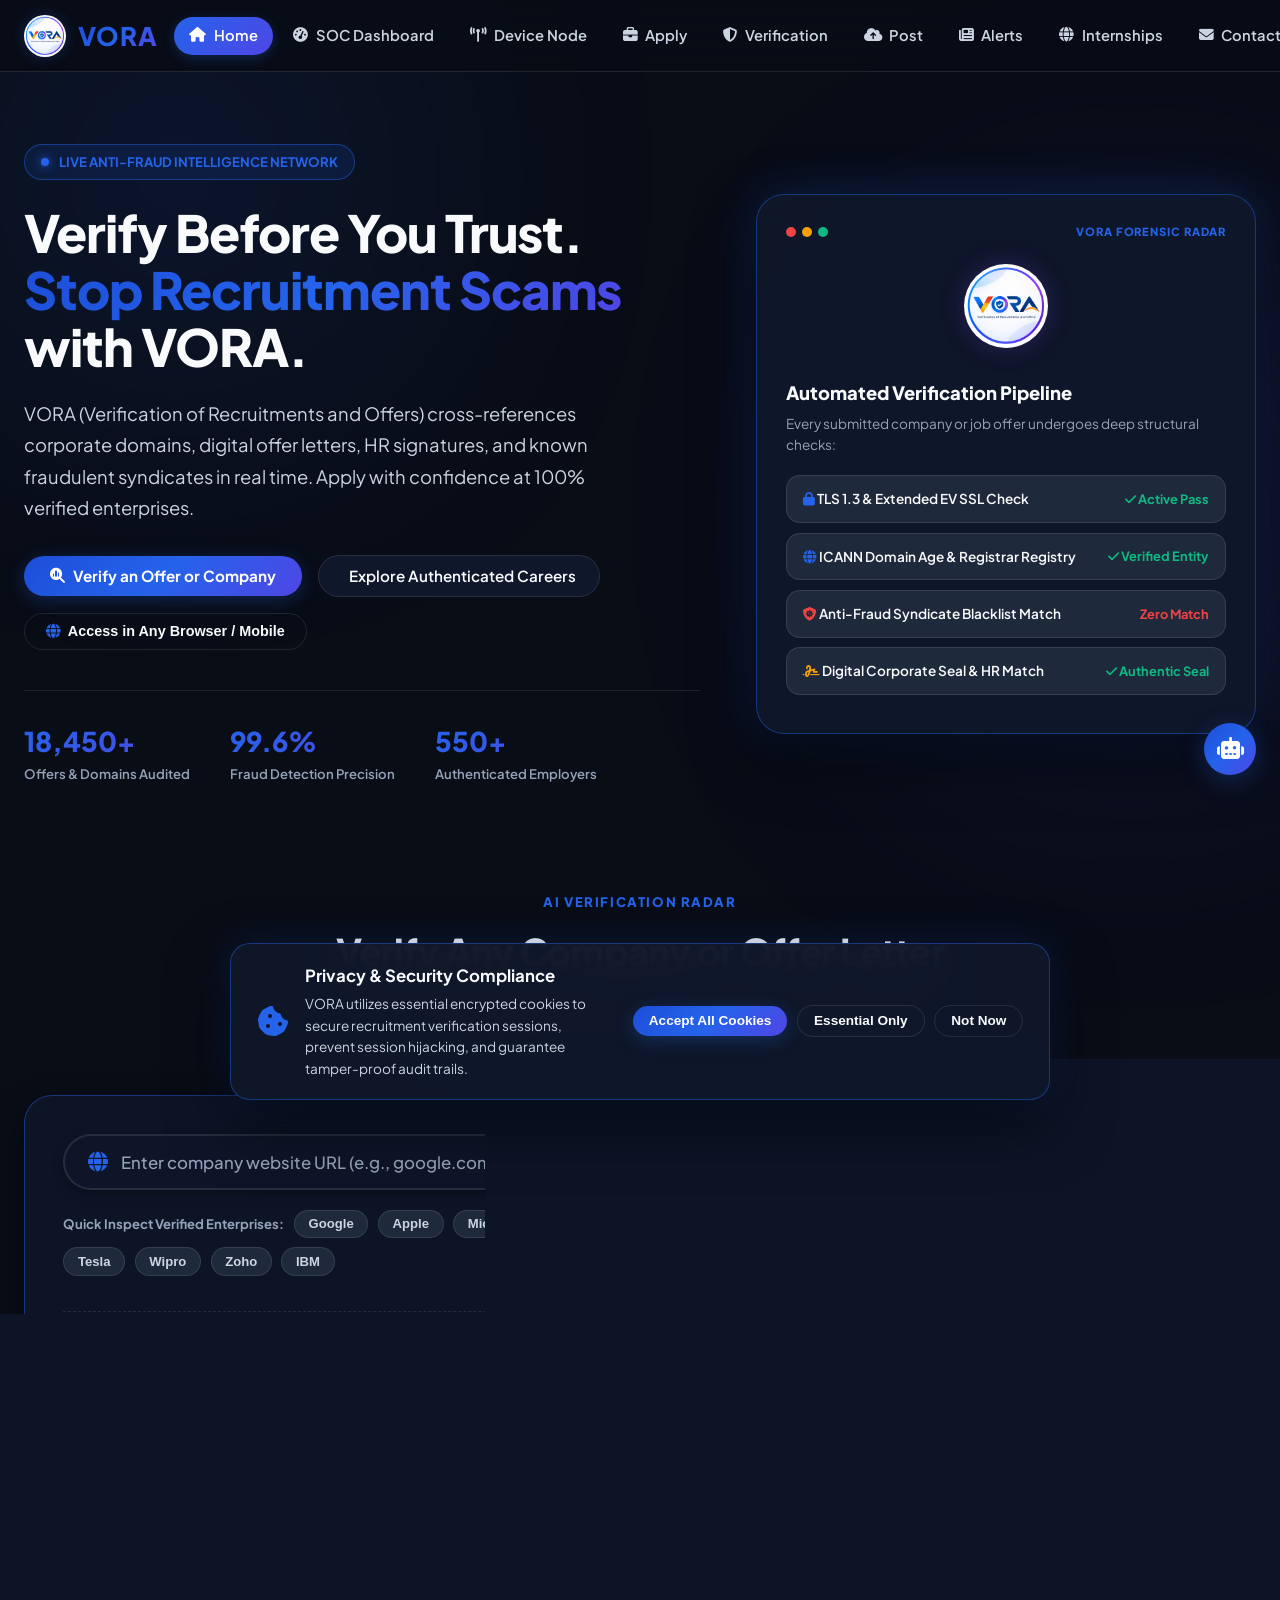
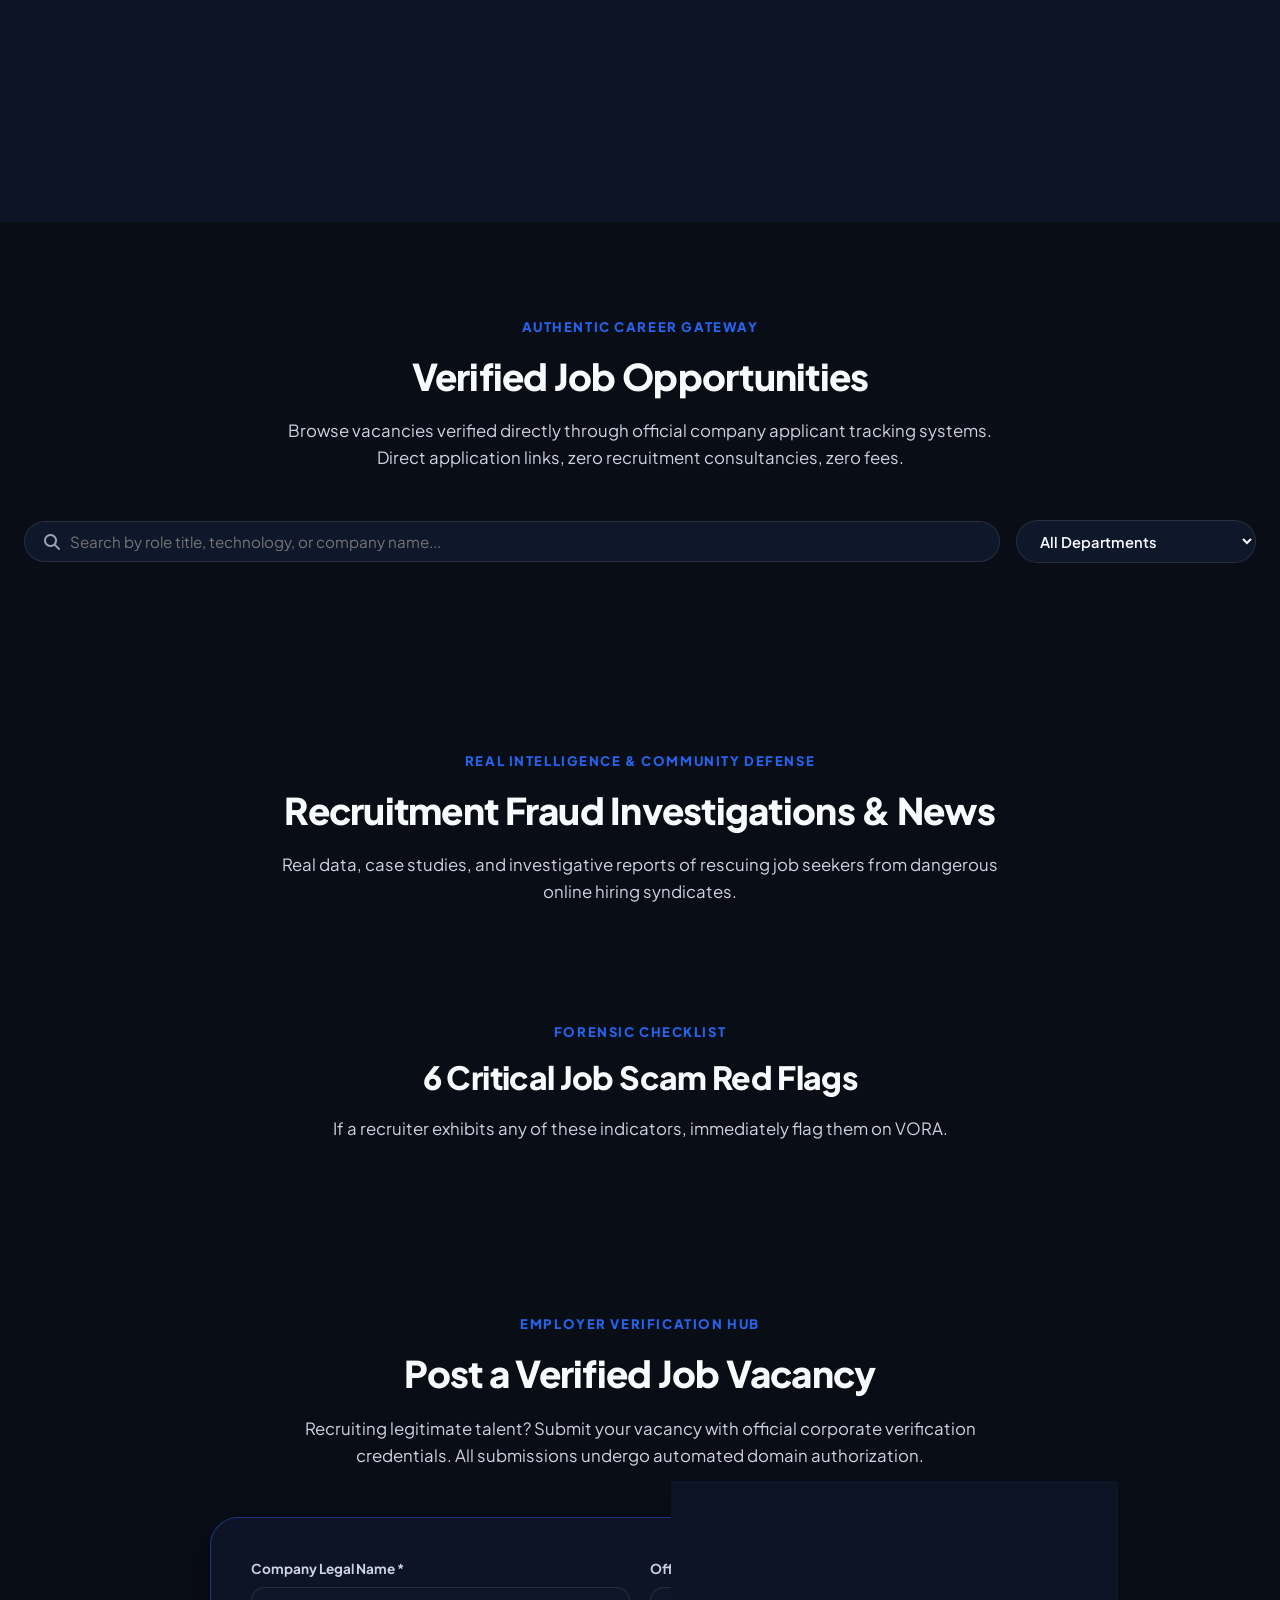
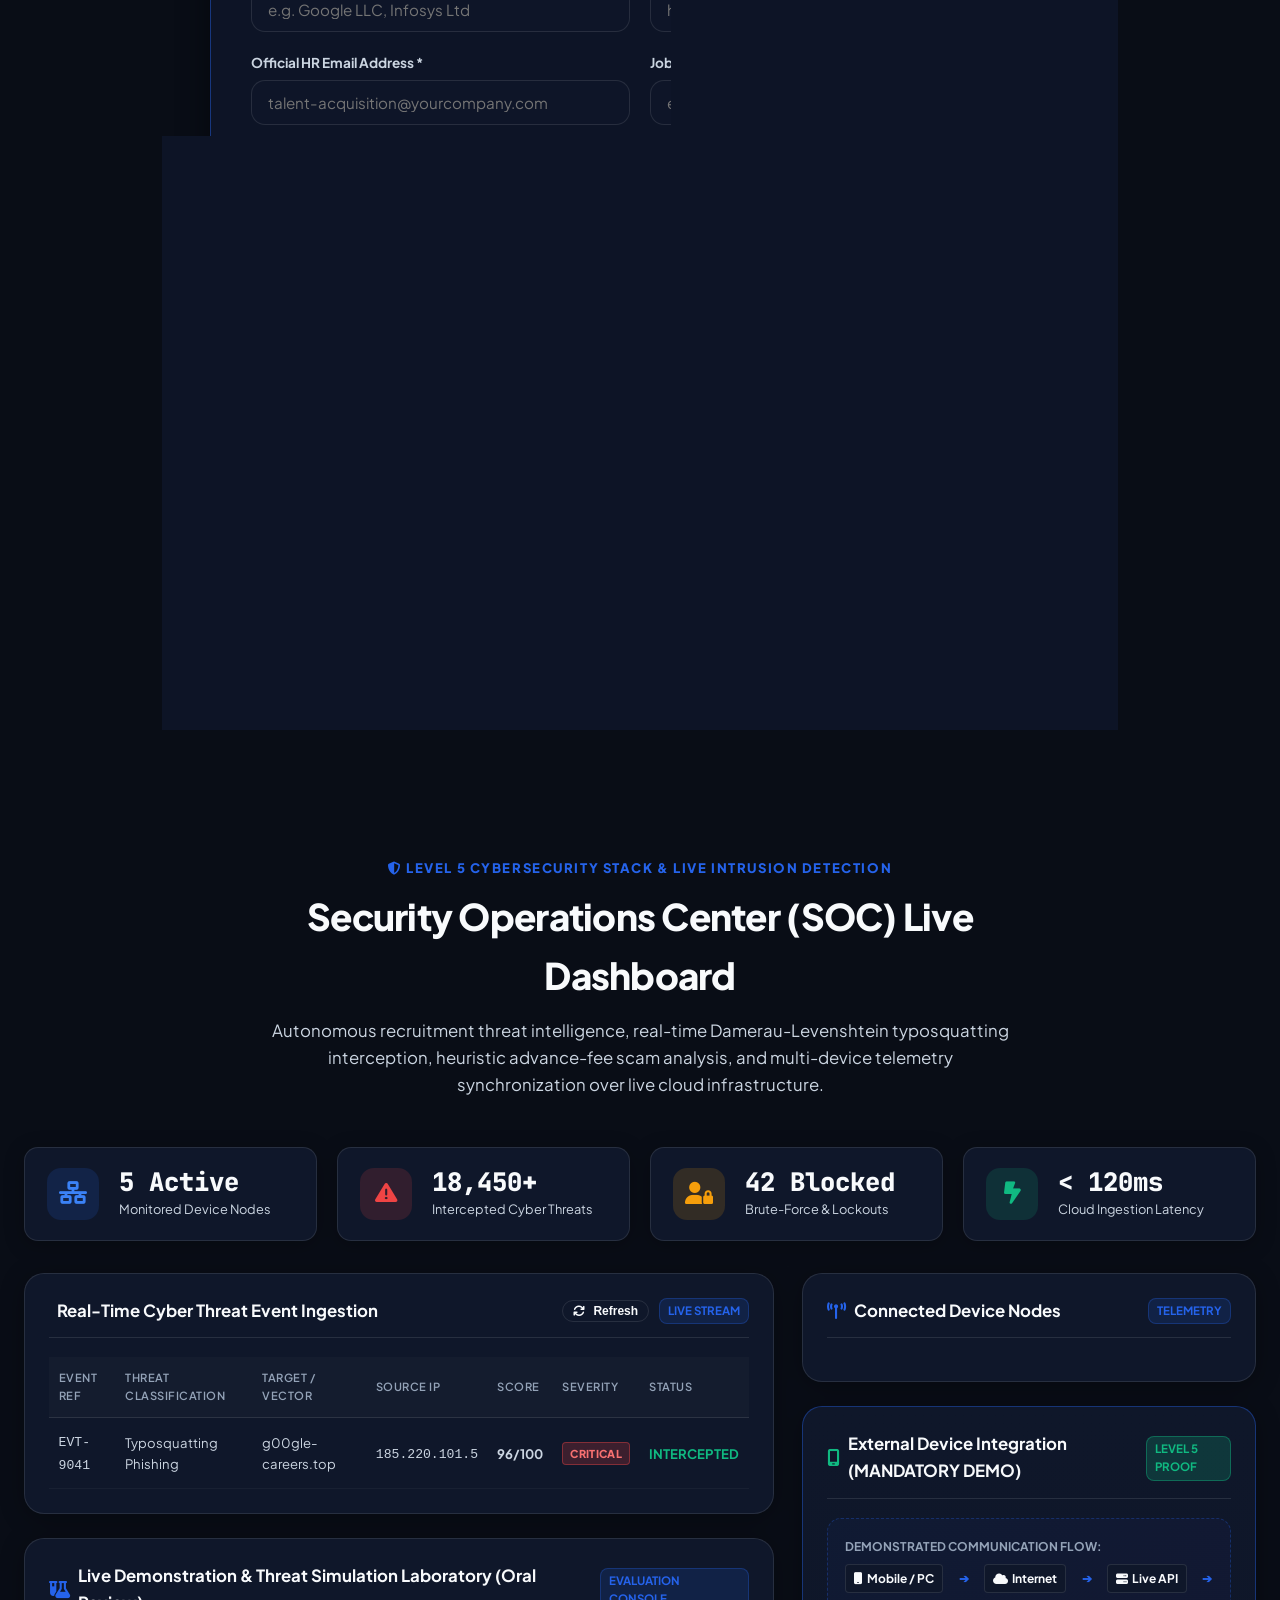
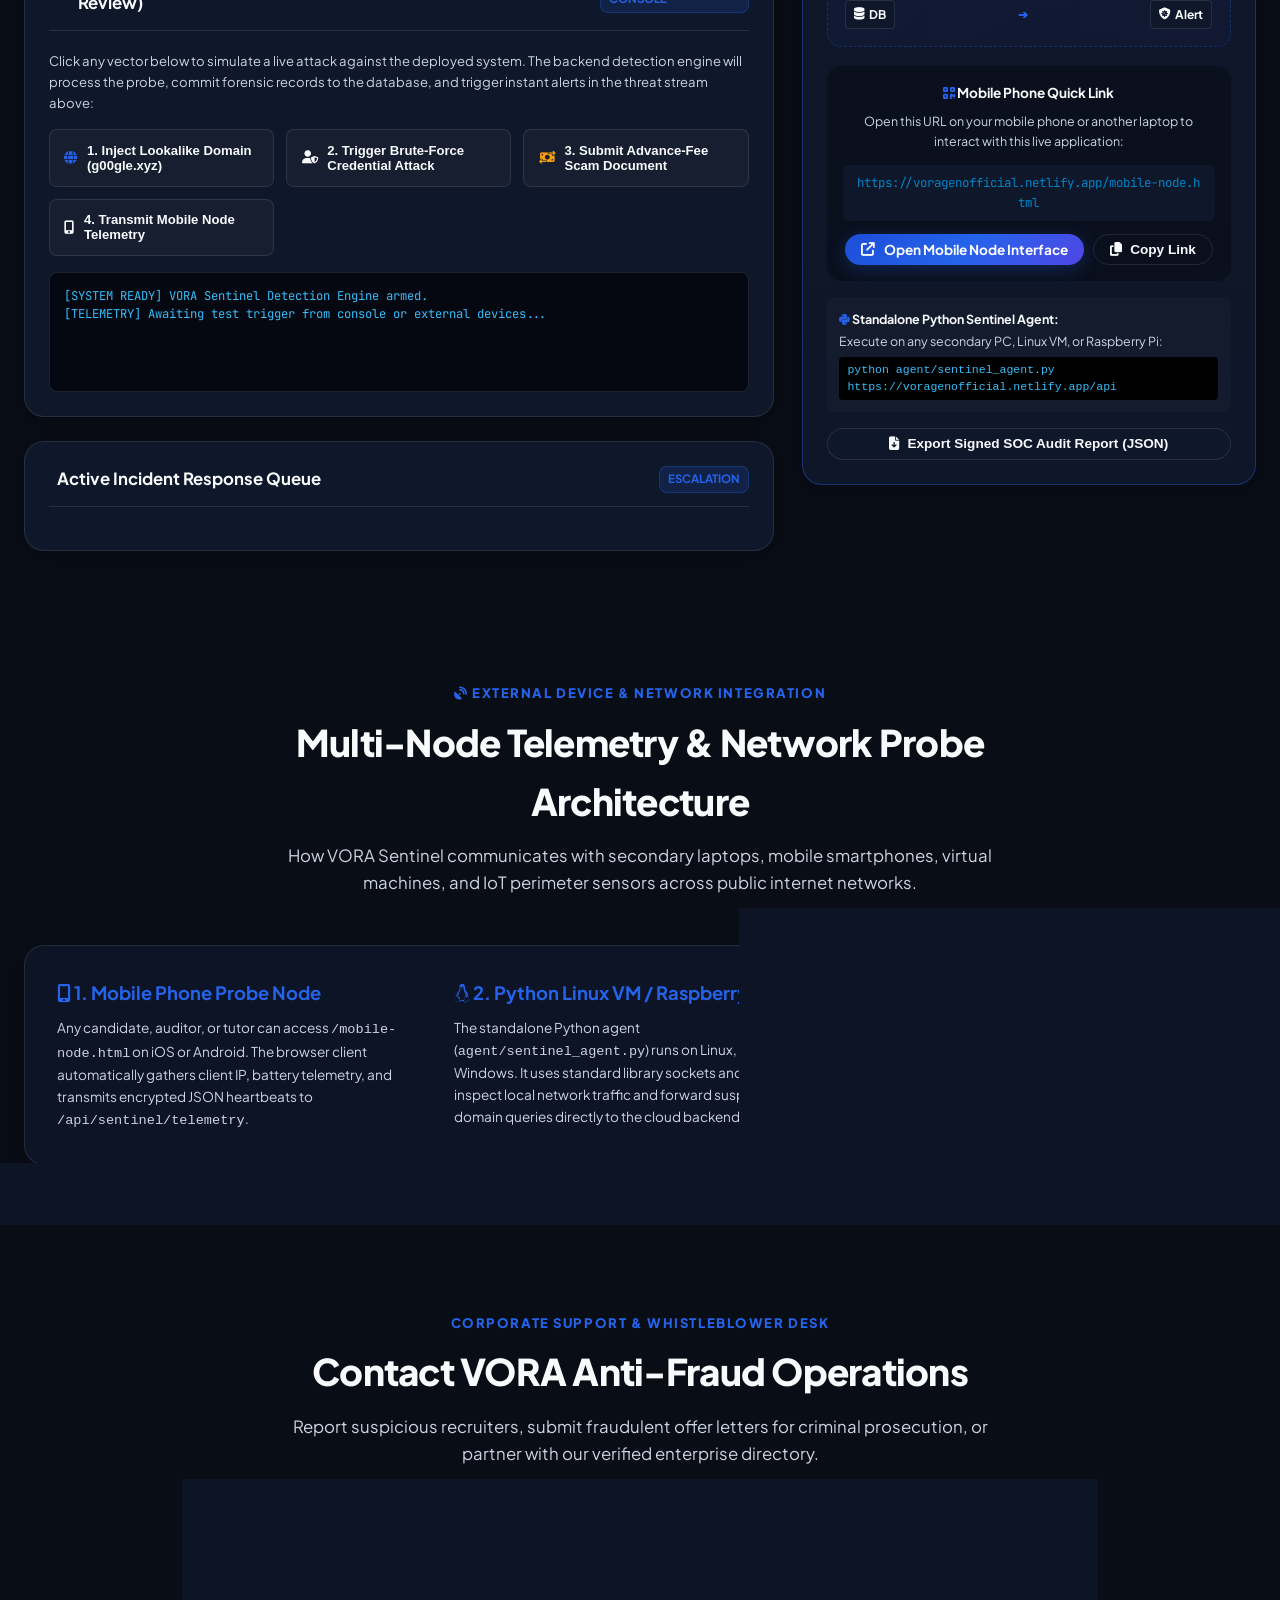
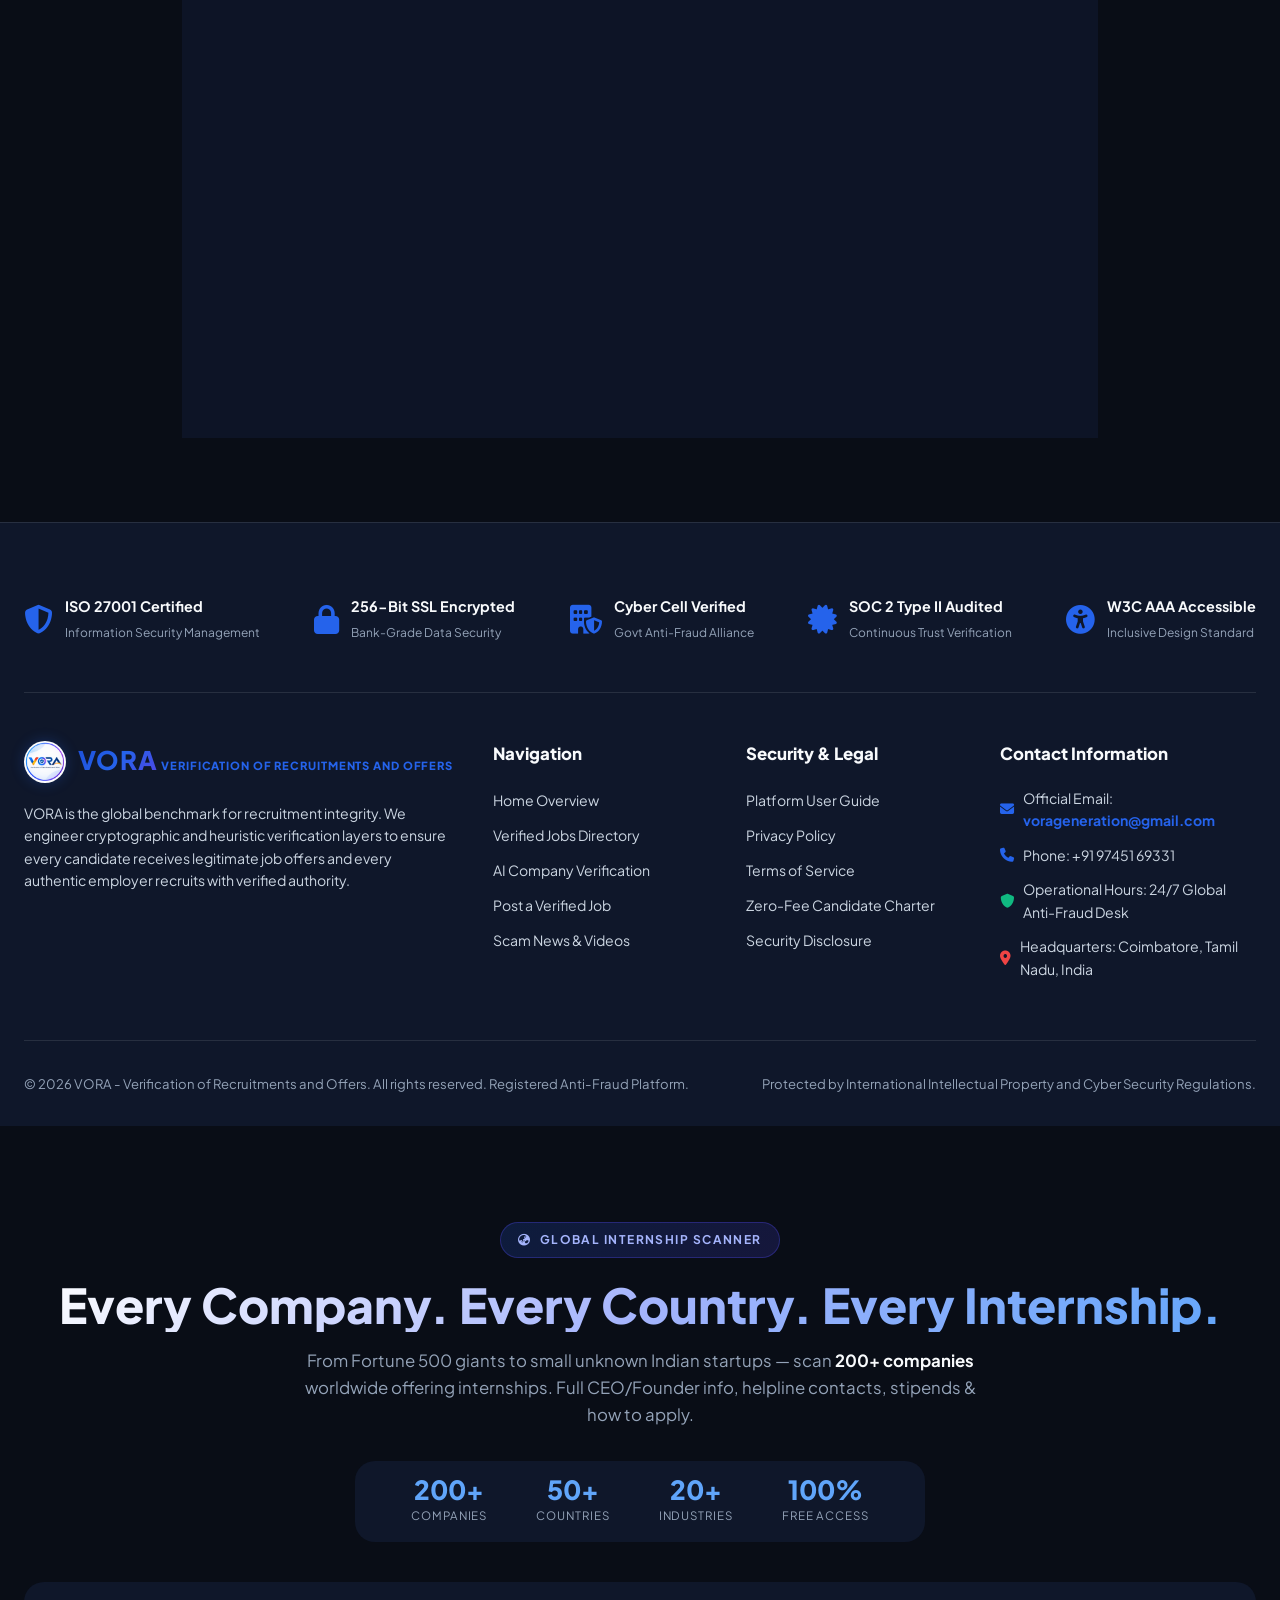
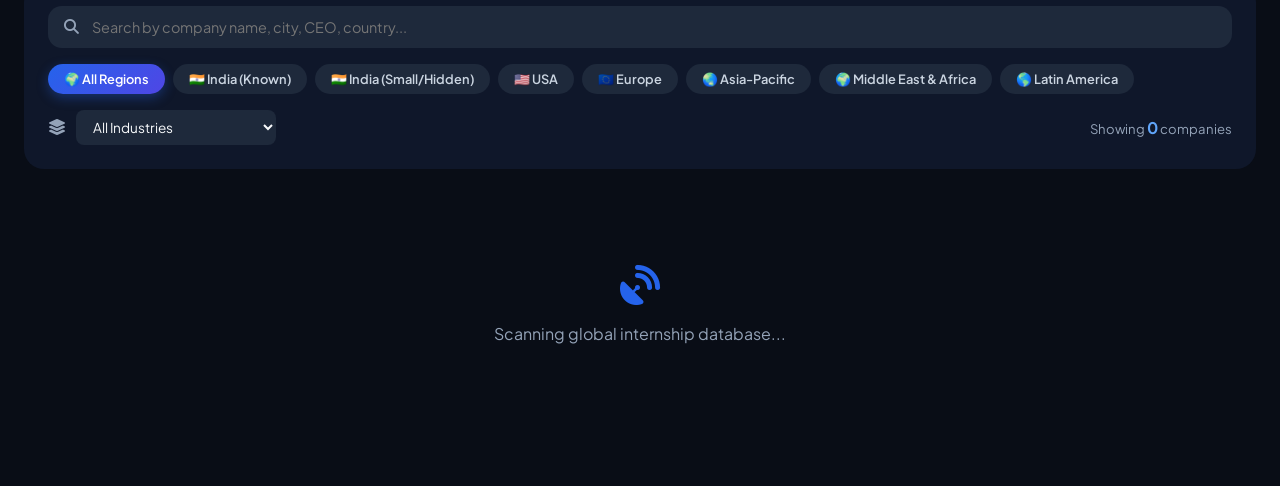
==== index.html @ 3e0dc6f8 "feat: complete Level 5 Cybersecurity Project - VORA Sentinel IDS/SOC Full Stack" ====
<!DOCTYPE html>
<html lang="en" data-theme="dark">
<head>
  <meta charset="UTF-8" />
  <meta name="viewport" content="width=device-width, initial-scale=1.0, viewport-fit=cover" />
  <meta name="apple-mobile-web-app-capable" content="yes" />
  <meta name="apple-mobile-web-app-status-bar-style" content="black-translucent" />
  <meta name="apple-mobile-web-app-title" content="VORA" />
  <meta name="theme-color" content="#0b0e17" />
  <title>VORA | Verification of Recruitments and Offers - Official Enterprise Platform</title>
  <meta name="description" content="VORA - Verification of Recruitments and Offers. Enterprise recruitment verification engine protecting job seekers from recruitment fraud, fake offer letters, and ghost recruiters." />
  
  <!-- Favicon using official VORA Logo -->
  <link rel="icon" type="image/png" href="assets/vora_logo.png" />

  <!-- Google Fonts: Plus Jakarta Sans & JetBrains Mono -->
  <link rel="preconnect" href="https://fonts.googleapis.com" />
  <link rel="preconnect" href="https://fonts.gstatic.com" crossorigin />
  <link href="https://fonts.googleapis.com/css2?family=JetBrains+Mono:wght@400;600;700&family=Plus+Jakarta+Sans:wght@300;400;500;600;700;800;900&display=swap" rel="stylesheet" />

  <!-- Font Awesome 6 Icons -->
  <link rel="stylesheet" href="https://cdnjs.cloudflare.com/ajax/libs/font-awesome/6.5.1/css/all.min.css" integrity="sha512-DTOQO9RWCH3ppGqcWaEA1BIZOC6xxalwEsw9c2QQeAIftl+Vegovlnee1c9QX4TctnWMn13TZye+giMm8e2LwA==" crossorigin="anonymous" referrerpolicy="no-referrer" />

  <!-- Custom Core Stylesheet -->
  <link rel="stylesheet" href="css/styles.css?v=3.0" />
</head>
<body>

  <!-- Ambient Glow Effects -->
  <div class="ambient-glow ambient-glow-1"></div>
  <div class="ambient-glow ambient-glow-2"></div>

  <!-- Toast Notification Container -->
  <div id="vora-toast-container" class="vora-toast-container"></div>

  <!-- COOKIES CONSENT POP-UP BANNER -->
  <aside id="cookie-consent-banner" class="cookie-banner" role="dialog" aria-label="Cookie Consent">
    <div class="cookie-content">
      <div class="cookie-text-wrap">
        <i class="fa-solid fa-cookie-bite cookie-icon"></i>
        <div class="cookie-text">
          <h4>Privacy & Security Compliance</h4>
          <p>VORA utilizes essential encrypted cookies to secure recruitment verification sessions, prevent session hijacking, and guarantee tamper-proof audit trails.</p>
        </div>
      </div>
      <div class="cookie-btn-group">
        <button id="cookie-accept-all" class="btn-primary-gradient btn-sm">Accept All Cookies</button>
        <button id="cookie-essential-only" class="btn-secondary btn-sm">Essential Only</button>
        <button id="cookie-not-now" class="btn-outline btn-sm">Not Now</button>
      </div>
    </div>
  </aside>

  <!-- TOP NAVIGATION BAR -->
  <header class="site-header">
    <div class="nav-container">
      <!-- Official VORA Brand Lockup -->
      <a href="#home" class="brand-lockup" data-nav="home">
        <img src="assets/vora_logo.png" alt="VORA Logo" class="brand-logo-img" />
        <span class="brand-title">VORA</span>
      </a>

      <!-- Primary Navigation Links -->
      <nav>
        <ul id="main-nav-menu" class="main-nav-menu">
          <li><a href="#home" class="nav-link active" data-nav="home"><i class="fa-solid fa-house"></i> Home</a></li>
          <li><a href="#soc-dashboard" class="nav-link" data-nav="soc-dashboard"><i class="fa-solid fa-gauge-high"></i> SOC Dashboard</a></li>
          <li><a href="#external-device" class="nav-link" data-nav="external-device"><i class="fa-solid fa-tower-broadcast"></i> Device Node</a></li>
          <li><a href="#jobs" class="nav-link" data-nav="jobs"><i class="fa-solid fa-briefcase"></i> Apply</a></li>
          <li><a href="#verification" class="nav-link" data-nav="verification"><i class="fa-solid fa-shield-halved"></i> Verification</a></li>
          <li><a href="#post-job" class="nav-link" data-nav="post-job"><i class="fa-solid fa-cloud-arrow-up"></i> Post</a></li>
          <li><a href="#scam-news" class="nav-link" data-nav="scam-news"><i class="fa-solid fa-newspaper"></i> Alerts</a></li>
          <li><a href="#internships" class="nav-link" data-nav="internships"><i class="fa-solid fa-globe"></i> Internships</a></li>
          <li><a href="#contact" class="nav-link" data-nav="contact"><i class="fa-solid fa-envelope"></i> Contact</a></li>
          <li><a href="#profile" class="nav-link" id="nav-profile-link" data-nav="profile"><i class="fa-solid fa-circle-user"></i> Profile</a></li>
        </ul>
      </nav>

      <!-- Utility Controls (Text Resizing, Dark/Light Mode, Help, Auth) -->
      <div class="nav-actions">
        <!-- Live SOC Security Status Badge -->
        <div id="sentinel-system-badge" class="soc-header-status-badge" title="Level 5 Cybersecurity Live Architecture Status: Netlify Cloud / Python Flask REST Engine">
          <span class="status-pulse-dot"></span>
          <span id="header-backend-status-text">SOC: ARMED</span>
        </div>

        <!-- Text Size Adjuster [A-] [A+] -->
        <div class="font-size-stepper" title="Adjust Website Text Size">
          <button id="font-decrease-btn" class="btn-stepper" title="Decrease font size">A-</button>
          <span id="font-size-display" class="font-indicator">16px</span>
          <button id="font-increase-btn" class="btn-stepper" title="Increase font size">A+</button>
        </div>

        <!-- Help Button with Question Mark (?) -->
        <button id="help-trigger-btn" class="btn-control-icon" title="VORA Platform Guide & Help Center">
          <i class="fa-solid fa-question"></i>
        </button>

        <!-- Universal Browser Access & QR Code Button -->
        <button id="qr-trigger-btn" class="btn-control-icon" title="Universal Browser Access Link (Chrome, Edge, Firefox, Safari)" onclick="VoraApp.openQrModal()">
          <i class="fa-solid fa-globe"></i>
        </button>

        <!-- Dark / Light Mode Switch (Moon when dark, Sun when light) -->
        <button id="theme-toggle-btn" class="btn-control-icon" title="Toggle Theme (Dark / Light)">
          <i id="theme-icon" class="fa-solid fa-moon"></i>
        </button>

        <!-- Top Right Sign Up / Login CTA Button -->
        <button id="nav-auth-btn" class="btn-auth-main">
          <i class="fa-solid fa-user-lock"></i>
          <span>Sign Up / Log In</span>
        </button>

        <!-- Mobile Hamburger Toggle -->
        <button id="mobile-menu-toggle" class="mobile-toggle" aria-label="Toggle Navigation Menu">
          <i class="fa-solid fa-bars"></i>
        </button>
      </div>
    </div>
  </header>

  <main>
    <!-- HERO SECTION -->
    <section id="home-section" class="hero-section">
      <div class="container hero-grid">
        <div class="hero-text-col">
          <div class="hero-badge-live">
            <span class="hero-pulse-dot"></span>
            <span>LIVE ANTI-FRAUD INTELLIGENCE NETWORK</span>
          </div>

          <h1 class="hero-headline">
            Verify Before You Trust.<br />
            <span class="text-gradient">Stop Recruitment Scams</span> with VORA.
          </h1>

          <p class="hero-description">
            VORA (Verification of Recruitments and Offers) cross-references corporate domains, digital offer letters, HR signatures, and known fraudulent syndicates in real time. Apply with confidence at 100% verified enterprises.
          </p>

          <div class="hero-cta-group">
            <a href="#verification" class="btn-primary-gradient" onclick="VoraApp.navigateTo('verification')">
              <i class="fa-solid fa-magnifying-glass-chart"></i> Verify an Offer or Company
            </a>
            <a href="#jobs" class="btn-secondary" onclick="VoraApp.navigateTo('jobs')">
              <i class="fa-solid fa-shield-check"></i> Explore Authenticated Careers
            </a>
            <button type="button" class="btn-outline" onclick="VoraApp.openQrModal()" style="display: inline-flex; align-items: center; gap: 0.5rem;">
              <i class="fa-solid fa-globe text-accent"></i> Access in Any Browser / Mobile
            </button>
          </div>

          <!-- Live Network Statistics -->
          <div class="hero-stats-row">
            <div class="stat-item">
              <h3>18,450+</h3>
              <p>Offers & Domains Audited</p>
            </div>
            <div class="stat-item">
              <h3>99.6%</h3>
              <p>Fraud Detection Precision</p>
            </div>
            <div class="stat-item">
              <h3>550+</h3>
              <p>Authenticated Employers</p>
            </div>
          </div>
        </div>

        <!-- Hero Graphical Interactive Card -->
        <div class="hero-visual-card">
          <div class="visual-card-header">
            <div class="window-dots">
              <span class="dot dot-red"></span>
              <span class="dot dot-yellow"></span>
              <span class="dot dot-green"></span>
            </div>
            <span class="badge-tagline">VORA FORENSIC RADAR</span>
          </div>

          <div class="scanner-mock-content">
            <div style="text-align: center; margin-bottom: 1.5rem;">
              <img src="assets/vora_logo.png" alt="VORA Emblem" style="width: 84px; height: 84px; border-radius: 50%; box-shadow: 0 0 25px var(--accent-violet-glow);" />
            </div>
            <h4>Automated Verification Pipeline</h4>
            <p>Every submitted company or job offer undergoes deep structural checks:</p>

            <div class="scanner-status-item">
              <span><i class="fa-solid fa-lock text-accent"></i> TLS 1.3 & Extended EV SSL Check</span>
              <span class="tag-verified"><i class="fa-solid fa-check"></i> Active Pass</span>
            </div>
            <div class="scanner-status-item">
              <span><i class="fa-solid fa-globe text-accent"></i> ICANN Domain Age & Registrar Registry</span>
              <span class="tag-verified"><i class="fa-solid fa-check"></i> Verified Entity</span>
            </div>
            <div class="scanner-status-item">
              <span><i class="fa-solid fa-shield-virus text-danger"></i> Anti-Fraud Syndicate Blacklist Match</span>
              <span class="tag-risk-shield"><i class="fa-solid fa-shield-check"></i> Zero Match</span>
            </div>
            <div class="scanner-status-item">
              <span><i class="fa-solid fa-signature text-gold"></i> Digital Corporate Seal & HR Match</span>
              <span class="tag-verified"><i class="fa-solid fa-check"></i> Authentic Seal</span>
            </div>
          </div>
        </div>
      </div>
    </section>

    <!-- VERIFICATION ENGINE & ONE-SHEET DOSSIER SECTION -->
    <section id="verification-section" class="container verification-section-wrap" style="padding: 3rem 1.5rem;">
      <div class="section-header-block">
        <span class="section-kicker">AI Verification Radar</span>
        <h2 class="section-title">Verify Any Company or Offer Letter</h2>
        <p class="section-desc">
          Enter an official corporate domain name or upload an offer letter to generate a comprehensive, structured One-Sheet Brief Dossier.
        </p>
      </div>

      <!-- Verification Search Input Box -->
      <div class="verification-tool-box glass-card">
        <form id="company-verify-form" class="verify-form" style="position: relative;" autocomplete="off">
          <div class="verify-input-group">
            <i class="fa-solid fa-globe text-accent" style="font-size: 1.25rem; margin-right: 0.8rem;"></i>
            <input 
              type="text" 
              id="verify-company-input" 
              class="verify-search-input" 
              placeholder="Enter company website URL (e.g., google.com, apple.com, flipkart.com) or enterprise name..." 
              autocomplete="off"
              required 
            />
            <button type="submit" class="btn-primary-gradient">
              <i class="fa-solid fa-bolt"></i> Audit & Verify Now
            </button>
          </div>
          <!-- Live Real-Time Suggestions Dropdown -->
          <div id="verify-suggestions-dropdown" class="verify-suggestions-dropdown" style="display: none;"></div>
        </form>

        <!-- Quick Select Pills -->
        <div class="quick-verify-pills">
          <span>Quick Inspect Verified Enterprises:</span>
          <button type="button" class="quick-pill" data-quick-company="Google LLC">Google</button>
          <button type="button" class="quick-pill" data-quick-company="Apple">Apple</button>
          <button type="button" class="quick-pill" data-quick-company="Microsoft Corporation">Microsoft</button>
          <button type="button" class="quick-pill" data-quick-company="Tata Consultancy Services">TCS</button>
          <button type="button" class="quick-pill" data-quick-company="Amazon.com, Inc.">Amazon</button>
          <button type="button" class="quick-pill" data-quick-company="Infosys Limited">Infosys</button>
          <button type="button" class="quick-pill" data-quick-company="NVIDIA">NVIDIA</button>
          <button type="button" class="quick-pill" data-quick-company="Meta">Meta</button>
          <button type="button" class="quick-pill" data-quick-company="Flipkart">Flipkart</button>
          <button type="button" class="quick-pill" data-quick-company="Zomato">Zomato</button>
          <button type="button" class="quick-pill" data-quick-company="Swiggy">Swiggy</button>
          <button type="button" class="quick-pill" data-quick-company="Tesla">Tesla</button>
          <button type="button" class="quick-pill" data-quick-company="Wipro">Wipro</button>
          <button type="button" class="quick-pill" data-quick-company="Zoho">Zoho</button>
          <button type="button" class="quick-pill" data-quick-company="IBM">IBM</button>
        </div>

        <!-- ONE-SHEET DOSSIER CONTAINER (DYNAMICALLY RENDERED DIRECTLY BELOW SEARCH BAR - ZERO SCROLLING NEEDED) -->
        <div id="company-dossier-container" class="immediate-dossier-wrap"></div>

        <!-- Offer Letter & Job Document Forensic Analyzer (Secondary forensic analysis tool) -->
        <div class="offer-letter-analyzer-wrap" style="margin-top: 2.2rem; border-top: 1px dashed var(--border-color); padding-top: 1.8rem;">
          <div class="analyzer-heading-row" style="margin-bottom: 1.2rem; display: flex; align-items: center; justify-content: space-between; flex-wrap: wrap; gap: 0.5rem;">
            <div>
              <h4 style="font-size: 1.1rem; font-weight: 800; color: var(--text-primary); margin: 0; display: flex; align-items: center; gap: 0.5rem;">
                <i class="fa-solid fa-file-shield text-accent"></i> Offer Letter Forensics & Appointment Document Verification
              </h4>
              <p style="font-size: 0.85rem; color: var(--text-muted); margin: 0.2rem 0 0;">Upload PDF/Image offer letter or paste recruiter email text to detect salary frauds & security fee scams.</p>
            </div>
          </div>

          <div class="analyzer-mode-tabs">
            <button type="button" id="tab-upload-doc" class="analyzer-tab active" onclick="VoraApp.switchOfferInputMode('upload')">
              <i class="fa-solid fa-file-arrow-up"></i> Upload Document (PDF / Image / TXT)
            </button>
            <button type="button" id="tab-paste-text" class="analyzer-tab" onclick="VoraApp.switchOfferInputMode('paste')">
              <i class="fa-solid fa-paste"></i> Paste Offer Text / Email
            </button>
          </div>

          <!-- Quick Test Samples for Multi-Device Demonstration -->
          <div class="sample-offers-row">
            <span class="sample-lbl"><i class="fa-solid fa-flask"></i> Quick Demo Scenarios:</span>
            <button type="button" class="btn-sample btn-sample-pass" onclick="VoraApp.loadSampleOffer('genuine')">
              <i class="fa-solid fa-circle-check"></i> Test Genuine Offer (Google)
            </button>
            <button type="button" class="btn-sample btn-sample-fraud" onclick="VoraApp.loadSampleOffer('fake')">
              <i class="fa-solid fa-triangle-exclamation"></i> Test Fake Offer Scam (TCS Fee Spoof)
            </button>
          </div>

          <!-- 1. Dropzone Box -->
          <div id="offer-letter-dropzone" class="dropzone-box">
            <i class="fa-solid fa-file-pdf dropzone-icon"></i>
            <h4>Upload Job Offer Letter or Appointment Document</h4>
            <p>Drag & drop PDF, TXT, PNG, or JPG file here, or click to browse (Max 15MB)</p>
            <input type="file" id="offer-letter-file-input" style="display: none;" accept=".pdf,.png,.jpg,.jpeg,.txt,.doc,.docx" />
          </div>

          <!-- 2. Textarea Paste Box (Hidden by default) -->
          <div id="offer-letter-pastebox" class="pastebox-container" style="display: none;">
            <label for="offer-text-input" class="pastebox-label">Paste Appointment Letter, Email Body, or WhatsApp Message:</label>
            <textarea id="offer-text-input" class="form-control offer-textarea" rows="6" placeholder="Paste the complete offer text, appointment letter, or recruiter email here. VORA AI will automatically extract entities, detect fee demands, and cross-reference official records..."></textarea>
            <div style="margin-top: 0.8rem; display: flex; justify-content: flex-end; gap: 0.6rem;">
              <button type="button" class="btn-secondary btn-sm" onclick="document.getElementById('offer-text-input').value = ''">Clear</button>
              <button type="button" class="btn-primary-gradient btn-sm" onclick="VoraApp.analyzePastedOfferText()">
                <i class="fa-solid fa-magnifying-glass-chart"></i> Extract & Verify Details
              </button>
            </div>
          </div>

          <!-- Live Forensic Result Container -->
          <div id="offer-letter-analysis-result" style="margin-top: 1.5rem;"></div>
        </div>
      </div>
    </section>

    <!-- VERIFIED JOBS DIRECTORY SECTION -->
    <section id="jobs-section" class="container" style="padding: 4rem 1.5rem 2rem;">
      <div class="section-header-block">
        <span class="section-kicker">Authentic Career Gateway</span>
        <h2 class="section-title">Verified Job Opportunities</h2>
        <p class="section-desc">
          Browse vacancies verified directly through official company applicant tracking systems. Direct application links, zero recruitment consultancies, zero fees.
        </p>
      </div>

      <!-- Search & Filters -->
      <div class="jobs-filter-bar">
        <div class="jobs-search-box">
          <i class="fa-solid fa-magnifying-glass text-muted"></i>
          <input type="text" id="job-search-input" placeholder="Search by role title, technology, or company name..." />
        </div>
        <select id="job-filter-dept" class="jobs-select-filter">
          <option value="all">All Departments</option>
          <option value="cloud">Cloud & Infrastructure</option>
          <option value="ai">AI & Machine Learning</option>
          <option value="banking">Banking & Finance (BFSI)</option>
          <option value="security">Cybersecurity</option>
          <option value="data">Data Engineering</option>
        </select>
      </div>

      <!-- Jobs Grid -->
      <div id="verified-jobs-grid" class="jobs-grid"></div>
    </section>

    <!-- SCAM AWARENESS, REAL DATA & VIDEOS SECTION -->
    <section id="scam-news-section" class="scam-section-wrap">
      <div class="container">
        <div class="section-header-block">
          <span class="section-kicker">Real Intelligence & Community Defense</span>
          <h2 class="section-title">Recruitment Fraud Investigations & News</h2>
          <p class="section-desc">
            Real data, case studies, and investigative reports of rescuing job seekers from dangerous online hiring syndicates.
          </p>
        </div>

        <!-- News Cards Grid with Embedded Video Players -->
        <div id="scam-news-grid" class="scam-news-grid"></div>

        <!-- Scam Red Flags Checklist -->
        <div class="section-header-block" style="margin-top: 4rem; margin-bottom: 2rem;">
          <span class="section-kicker">Forensic Checklist</span>
          <h2 class="section-title" style="font-size: 2rem;">6 Critical Job Scam Red Flags</h2>
          <p class="section-desc">If a recruiter exhibits any of these indicators, immediately flag them on VORA.</p>
        </div>

        <div id="red-flags-grid" class="red-flags-grid"></div>
      </div>
    </section>

    <!-- POST A JOB SECTION -->
    <section id="post-job-section" class="container" style="padding: 4rem 1.5rem;">
      <div class="section-header-block">
        <span class="section-kicker">Employer Verification Hub</span>
        <h2 class="section-title">Post a Verified Job Vacancy</h2>
        <p class="section-desc">
          Recruiting legitimate talent? Submit your vacancy with official corporate verification credentials. All submissions undergo automated domain authorization.
        </p>
      </div>

      <div class="post-job-wrap glass-card">
        <form id="vora-post-job-form">
          <div class="form-grid-2">
            <div class="form-group">
              <label for="post-company-name">Company Legal Name *</label>
              <input type="text" id="post-company-name" class="form-control" placeholder="e.g. Google LLC, Infosys Ltd" required />
            </div>
            <div class="form-group">
              <label for="post-company-website">Official Corporate Website *</label>
              <input type="url" id="post-company-website" class="form-control" placeholder="https://www.yourcompany.com" required />
            </div>
          </div>

          <div class="form-grid-2">
            <div class="form-group">
              <label for="post-hr-email">Official HR Email Address *</label>
              <input type="email" id="post-hr-email" class="form-control" placeholder="talent-acquisition@yourcompany.com" required />
            </div>
            <div class="form-group">
              <label for="post-job-title">Job Vacancy Title *</label>
              <input type="text" id="post-job-title" class="form-control" placeholder="e.g. Senior Security Architect" required />
            </div>
          </div>

          <div class="form-grid-2">
            <div class="form-group">
              <label for="post-job-dept">Department *</label>
              <input type="text" id="post-job-dept" class="form-control" placeholder="e.g. Cloud Operations, AI Engineering" required />
            </div>
            <div class="form-group">
              <label for="post-job-location">Location & Mode *</label>
              <input type="text" id="post-job-location" class="form-control" placeholder="e.g. Bengaluru, India / Hybrid" required />
            </div>
          </div>

          <div class="form-grid-2">
            <div class="form-group">
              <label for="post-job-salary">Annual Compensation / Package *</label>
              <input type="text" id="post-job-salary" class="form-control" placeholder="e.g. ₹25,00,000 - ₹35,00,000 / year" required />
            </div>
            <div class="form-group">
              <label for="post-job-skills">Required Key Skills (Comma separated)</label>
              <input type="text" id="post-job-skills" class="form-control" placeholder="Kubernetes, Python, AWS, Docker" />
            </div>
          </div>

          <div class="form-group">
            <label for="post-job-desc">Detailed Role Description & Scope *</label>
            <textarea id="post-job-desc" class="form-control" rows="4" placeholder="Detail the technical responsibilities, team structure, and qualifications..." required></textarea>
          </div>

          <div class="form-group">
            <label>Verification Document (CIN / Corporate Tax Certificate / Authorization Letter) *</label>
            <input type="file" class="form-control" accept=".pdf,.png,.jpg" required />
          </div>

          <div style="text-align: right; margin-top: 1.5rem;">
            <button type="submit" class="btn-primary-gradient">
              <i class="fa-solid fa-shield-check"></i> Submit Vacancy for Instant Verification
            </button>
          </div>
        </form>
      </div>
    </section>

    <!-- ==================================================================== -->
    <!-- SOC DASHBOARD & CYBERSECURITY MONITORING SECTION (LEVEL 5 STACK)      -->
    <!-- ==================================================================== -->
    <section id="soc-dashboard-section" class="container soc-dashboard-section">
      <div class="section-header-block">
        <span class="section-kicker"><i class="fa-solid fa-shield-halved"></i> LEVEL 5 CYBERSECURITY STACK & LIVE INTRUSION DETECTION</span>
        <h2 class="section-title">Security Operations Center (SOC) Live Dashboard</h2>
        <p class="section-desc">
          Autonomous recruitment threat intelligence, real-time Damerau-Levenshtein typosquatting interception, heuristic advance-fee scam analysis, and multi-device telemetry synchronization over live cloud infrastructure.
        </p>
      </div>

      <!-- Real-Time Metrics Row -->
      <div class="soc-stats-grid">
        <div class="soc-stat-card">
          <div class="soc-stat-icon blue">
            <i class="fa-solid fa-network-wired"></i>
          </div>
          <div>
            <div class="soc-stat-val" id="soc-stat-nodes">5 Active</div>
            <div class="soc-stat-label">Monitored Device Nodes</div>
          </div>
        </div>

        <div class="soc-stat-card">
          <div class="soc-stat-icon red">
            <i class="fa-solid fa-triangle-exclamation"></i>
          </div>
          <div>
            <div class="soc-stat-val" id="soc-stat-threats">18,450+</div>
            <div class="soc-stat-label">Intercepted Cyber Threats</div>
          </div>
        </div>

        <div class="soc-stat-card">
          <div class="soc-stat-icon gold">
            <i class="fa-solid fa-user-lock"></i>
          </div>
          <div>
            <div class="soc-stat-val" id="soc-stat-critical">42 Blocked</div>
            <div class="soc-stat-label">Brute-Force & Lockouts</div>
          </div>
        </div>

        <div class="soc-stat-card">
          <div class="soc-stat-icon green">
            <i class="fa-solid fa-bolt-lightning"></i>
          </div>
          <div>
            <div class="soc-stat-val" id="soc-stat-sla">&lt; 120ms</div>
            <div class="soc-stat-label">Cloud Ingestion Latency</div>
          </div>
        </div>
      </div>

      <!-- Main Operational Layout -->
      <div class="soc-main-layout">
        
        <!-- LEFT COLUMN: Live Feed & Simulator -->
        <div>
          <!-- Live Threat Stream Card -->
          <div class="soc-card">
            <div class="soc-card-header">
              <div class="soc-card-title">
                <i class="fa-solid fa-wave-pulse" style="color: var(--accent-red);"></i>
                Real-Time Cyber Threat Event Ingestion
              </div>
              <div style="display: flex; align-items: center; gap: 0.6rem;">
                <button type="button" class="btn-outline btn-sm" onclick="VoraSentinel.fetchThreats()" style="padding: 4px 10px; font-size: 0.75rem;">
                  <i class="fa-solid fa-arrows-rotate"></i> Refresh
                </button>
                <span class="soc-card-badge" id="soc-threat-count-badge">LIVE STREAM</span>
              </div>
            </div>

            <div class="threat-table-wrapper">
              <table class="soc-threat-table">
                <thead>
                  <tr>
                    <th>Event Ref</th>
                    <th>Threat Classification</th>
                    <th>Target / Vector</th>
                    <th>Source IP</th>
                    <th>Score</th>
                    <th>Severity</th>
                    <th>Status</th>
                  </tr>
                </thead>
                <tbody id="soc-threats-tbody">
                  <!-- Dynamically populated via VoraSentinel -->
                  <tr>
                    <td><code>EVT-9041</code></td>
                    <td>Typosquatting Phishing</td>
                    <td>g00gle-careers.top</td>
                    <td><code>185.220.101.5</code></td>
                    <td><strong>96/100</strong></td>
                    <td><span class="threat-badge critical">CRITICAL</span></td>
                    <td><span style="color: var(--accent-success); font-weight: 700;">INTERCEPTED</span></td>
                  </tr>
                </tbody>
              </table>
            </div>
          </div>

          <!-- Live Attack & Simulation Laboratory -->
          <div class="soc-card">
            <div class="soc-card-header">
              <div class="soc-card-title">
                <i class="fa-solid fa-flask-vial" style="color: var(--accent-primary);"></i>
                Live Demonstration & Threat Simulation Laboratory (Oral Review)
              </div>
              <span class="soc-card-badge">EVALUATION CONSOLE</span>
            </div>
            <p style="font-size: 0.82rem; color: var(--text-secondary); margin-bottom: 1rem;">
              Click any vector below to simulate a live attack against the deployed system. The backend detection engine will process the probe, commit forensic records to the database, and trigger instant alerts in the threat stream above:
            </p>

            <div class="simulation-grid">
              <button type="button" class="btn-sim" onclick="VoraSentinel.simulateAttack('typosquatting')">
                <i class="fa-solid fa-globe text-accent"></i>
                <span>1. Inject Lookalike Domain (g00gle.xyz)</span>
              </button>
              <button type="button" class="btn-sim" onclick="VoraSentinel.simulateAttack('brute_force')">
                <i class="fa-solid fa-user-shield text-accent-red"></i>
                <span>2. Trigger Brute-Force Credential Attack</span>
              </button>
              <button type="button" class="btn-sim" onclick="VoraSentinel.simulateAttack('fee_extortion')">
                <i class="fa-solid fa-money-bill-transfer" style="color: var(--accent-gold);"></i>
                <span>3. Submit Advance-Fee Scam Document</span>
              </button>
              <button type="button" class="btn-sim" onclick="VoraSentinel.simulateAttack('mobile_probe')">
                <i class="fa-solid fa-mobile-screen-button text-accent-success"></i>
                <span>4. Transmit Mobile Node Telemetry</span>
              </button>
            </div>

            <div class="sim-console" id="soc-simulation-console">
              <div>[SYSTEM READY] VORA Sentinel Detection Engine armed.</div>
              <div>[TELEMETRY] Awaiting test trigger from console or external devices...</div>
            </div>
          </div>

          <!-- Incident Management Queue -->
          <div class="soc-card">
            <div class="soc-card-header">
              <div class="soc-card-title">
                <i class="fa-solid fa-bell-exclamation" style="color: var(--accent-gold);"></i>
                Active Incident Response Queue
              </div>
              <span class="soc-card-badge">ESCALATION</span>
            </div>
            <div id="soc-incidents-container">
              <!-- Populated dynamically -->
            </div>
          </div>
        </div>

        <!-- RIGHT COLUMN: External Devices & Integration Hub -->
        <div>
          <!-- External Device Nodes Card -->
          <div class="soc-card">
            <div class="soc-card-header">
              <div class="soc-card-title">
                <i class="fa-solid fa-tower-broadcast" style="color: var(--accent-primary);"></i>
                Connected Device Nodes
              </div>
              <span class="soc-card-badge">TELEMETRY</span>
            </div>

            <div id="soc-devices-container">
              <!-- Dynamically populated via VoraSentinel -->
            </div>
          </div>

          <!-- MANDATORY EXTERNAL DEVICE INTEGRATION DEMO HUB -->
          <div class="soc-card" style="border-color: rgba(37, 99, 235, 0.4); background: linear-gradient(180deg, var(--bg-surface) 0%, rgba(15, 23, 42, 0.95) 100%);">
            <div class="soc-card-header">
              <div class="soc-card-title">
                <i class="fa-solid fa-mobile-screen" style="color: var(--accent-success);"></i>
                External Device Integration (MANDATORY DEMO)
              </div>
              <span class="soc-card-badge" style="background: rgba(16, 185, 129, 0.2); color: var(--accent-success); border-color: rgba(16, 185, 129, 0.4);">
                LEVEL 5 PROOF
              </span>
            </div>

            <div class="device-pipeline-flow">
              <div style="font-size: 0.75rem; color: var(--text-muted); margin-bottom: 0.5rem; text-transform: uppercase; font-weight: 700;">
                Demonstrated Communication Flow:
              </div>
              <div class="pipeline-steps">
                <div class="pipeline-step"><i class="fa-solid fa-mobile"></i> Mobile / PC</div>
                <div class="pipeline-arrow">➔</div>
                <div class="pipeline-step"><i class="fa-solid fa-cloud"></i> Internet</div>
                <div class="pipeline-arrow">➔</div>
                <div class="pipeline-step"><i class="fa-solid fa-server"></i> Live API</div>
                <div class="pipeline-arrow">➔</div>
                <div class="pipeline-step"><i class="fa-solid fa-database"></i> DB</div>
                <div class="pipeline-arrow">➔</div>
                <div class="pipeline-step"><i class="fa-solid fa-shield-virus"></i> Alert</div>
              </div>
            </div>

            <div style="background: rgba(0, 0, 0, 0.3); border-radius: var(--radius-md); padding: 1rem; margin-bottom: 1rem; text-align: center;">
              <p style="font-size: 0.85rem; font-weight: 700; color: var(--text-primary); margin-bottom: 0.5rem;">
                <i class="fa-solid fa-qrcode text-accent"></i> Mobile Phone Quick Link
              </p>
              <p style="font-size: 0.78rem; color: var(--text-secondary); margin-bottom: 0.8rem;">
                Open this URL on your mobile phone or another laptop to interact with this live application:
              </p>
              <div style="background: var(--bg-surface); padding: 8px 12px; border-radius: 6px; font-family: var(--font-mono); font-size: 0.78rem; color: var(--accent-cyan); word-break: break-all; margin-bottom: 0.8rem;">
                https://voragenofficial.netlify.app/mobile-node.html
              </div>
              <div style="display: flex; justify-content: center; gap: 0.6rem;">
                <a href="mobile-node.html" target="_blank" class="btn-primary-gradient btn-sm" style="text-decoration: none;">
                  <i class="fa-solid fa-arrow-up-right-from-square"></i> Open Mobile Node Interface
                </a>
                <button type="button" class="btn-outline btn-sm" onclick="VoraSentinel.copyMobileUrl()">
                  <i class="fa-solid fa-copy"></i> Copy Link
                </button>
              </div>
            </div>

            <div style="background: rgba(255, 255, 255, 0.02); border-radius: var(--radius-sm); padding: 0.8rem; font-size: 0.78rem; line-height: 1.5;">
              <strong style="color: var(--text-primary); display: block; margin-bottom: 0.2rem;">
                <i class="fa-brands fa-python text-accent"></i> Standalone Python Sentinel Agent:
              </strong>
              <p style="color: var(--text-secondary); margin-bottom: 0.4rem;">
                Execute on any secondary PC, Linux VM, or Raspberry Pi:
              </p>
              <code style="background: #000; padding: 4px 8px; border-radius: 4px; display: block; color: #38bdf8; font-size: 0.72rem; overflow-x: auto;">
                python agent/sentinel_agent.py https://voragenofficial.netlify.app/api
              </code>
            </div>

            <div style="margin-top: 1rem; text-align: right;">
              <button type="button" class="btn-secondary btn-sm" onclick="VoraSentinel.exportAuditReport()" style="width: 100%;">
                <i class="fa-solid fa-file-arrow-down"></i> Export Signed SOC Audit Report (JSON)
              </button>
            </div>
          </div>
        </div>

      </div>
    </section>

    <!-- ==================================================================== -->
    <!-- EXTERNAL DEVICE & NETWORK INTEGRATION WALKTHROUGH SECTION             -->
    <!-- ==================================================================== -->
    <section id="external-device-section" class="container" style="padding: 3rem 1.5rem;">
      <div class="section-header-block">
        <span class="section-kicker"><i class="fa-solid fa-satellite-dish"></i> EXTERNAL DEVICE & NETWORK INTEGRATION</span>
        <h2 class="section-title">Multi-Node Telemetry & Network Probe Architecture</h2>
        <p class="section-desc">
          How VORA Sentinel communicates with secondary laptops, mobile smartphones, virtual machines, and IoT perimeter sensors across public internet networks.
        </p>
      </div>

      <div class="glass-card" style="padding: 2rem; margin-bottom: 2rem;">
        <div style="display: grid; grid-template-columns: repeat(auto-fit, minmax(280px, 1fr)); gap: 1.5rem;">
          <div>
            <h3 style="font-size: 1.15rem; margin-bottom: 0.6rem; color: var(--accent-primary);">
              <i class="fa-solid fa-mobile-screen-button"></i> 1. Mobile Phone Probe Node
            </h3>
            <p style="font-size: 0.85rem; color: var(--text-secondary); line-height: 1.6;">
              Any candidate, auditor, or tutor can access <code>/mobile-node.html</code> on iOS or Android. The browser client automatically gathers client IP, battery telemetry, and transmits encrypted JSON heartbeats to <code>/api/sentinel/telemetry</code>.
            </p>
          </div>

          <div>
            <h3 style="font-size: 1.15rem; margin-bottom: 0.6rem; color: var(--accent-primary);">
              <i class="fa-brands fa-linux"></i> 2. Python Linux VM / Raspberry Pi Agent
            </h3>
            <p style="font-size: 0.85rem; color: var(--text-secondary); line-height: 1.6;">
              The standalone Python agent (<code>agent/sentinel_agent.py</code>) runs on Linux, macOS, or Windows. It uses standard library sockets and HTTP to inspect local network traffic and forward suspicious domain queries directly to the cloud backend.
            </p>
          </div>

          <div>
            <h3 style="font-size: 1.15rem; margin-bottom: 0.6rem; color: var(--accent-primary);">
              <i class="fa-solid fa-shield-virus"></i> 3. Automated Rate Limiter & IP Defense
            </h3>
            <p style="font-size: 0.85rem; color: var(--text-secondary); line-height: 1.6;">
              External devices exceeding 5 failed authentications or sending rapid threat vectors trigger the automated rate-limiting shield, logging an incident into the SQLite / Cloud database and notifying the SOC dashboard.
            </p>
          </div>
        </div>
      </div>
    </section>

    <!-- CONTACT & SUPPORT SECTION -->
    <section id="contact-section" class="container" style="padding: 4rem 1.5rem;">
      <div class="section-header-block">
        <span class="section-kicker">Corporate Support & Whistleblower Desk</span>
        <h2 class="section-title">Contact VORA Anti-Fraud Operations</h2>
        <p class="section-desc">
          Report suspicious recruiters, submit fraudulent offer letters for criminal prosecution, or partner with our verified enterprise directory.
        </p>
      </div>

      <div class="glass-card" style="max-width: 820px; margin: 0 auto; padding: 2.5rem;">
        <div style="display: grid; grid-template-columns: 1fr 1fr; gap: 2rem;">
          <div>
            <h3 style="font-size: 1.3rem; margin-bottom: 0.8rem; color: var(--text-primary);">Direct Anti-Scam Helpline</h3>
            <p style="color: var(--text-secondary); margin-bottom: 1.5rem;">Our security response team examines flagged communications 24/7 in conjunction with cybersecurity agencies.</p>

            <div style="margin-bottom: 1.2rem;">
              <strong style="display: block; font-size: 0.8rem; text-transform: uppercase; color: var(--text-muted);">Official Corporate Email:</strong>
              <a href="mailto:vorageneration@gmail.com" style="color: var(--accent-primary); font-size: 1.15rem; font-weight: 800; text-decoration: none;">
                <i class="fa-solid fa-envelope"></i> vorageneration@gmail.com
              </a>
            </div>

            <div style="margin-bottom: 1.2rem;">
              <strong style="display: block; font-size: 0.8rem; text-transform: uppercase; color: var(--text-muted);">Emergency Whistleblower Desk:</strong>
              <span style="font-size: 1rem; color: var(--text-primary); font-weight: 700;">+91 97451 69331</span>
            </div>

            <div>
              <strong style="display: block; font-size: 0.8rem; text-transform: uppercase; color: var(--text-muted);">Response SLA:</strong>
              <span style="font-size: 0.9rem; color: var(--text-secondary);">Automated scans instant; manual forensic audits under 2 hours.</span>
            </div>
          </div>

          <div>
            <form onsubmit="event.preventDefault(); VoraApp.showToast('Inquiry received. A VORA security officer will respond from vorageneration@gmail.com shortly.', 'success'); this.reset();">
              <div class="form-group">
                <label>Your Name</label>
                <input type="text" class="form-control" placeholder="Candidate or Recruiter Name" required />
              </div>
              <div class="form-group">
                <label>Your Email Address</label>
                <input type="email" class="form-control" placeholder="name@example.com" required />
              </div>
              <div class="form-group">
                <label>Inquiry or Scam Report Details</label>
                <textarea class="form-control" rows="3" placeholder="Describe the company, suspicious message, or request..." required></textarea>
              </div>
              <button type="submit" class="btn-primary-gradient" style="width: 100%;">
                <i class="fa-solid fa-paper-plane"></i> Send to Anti-Fraud Team
              </button>
            </form>
          </div>
        </div>
      </div>
    </section>
  </main>

  <!-- VORA ROBOT AI ASSISTANT (BOTTOM RIGHT, COMPACT ROBOT ICON) -->
  <div class="robot-assistant-container">
    <!-- Small Robot Logo Button Trigger (No distracting red dots) -->
    <button id="robot-assistant-toggle" class="robot-assistant-toggle" title="Open VORA Voice & Text Assistant">
      <i class="fa-solid fa-robot"></i>
    </button>

    <!-- Compact Floating Assistant Card -->
    <div id="robot-assistant-card" class="robot-assistant-card">
      <div class="assistant-header">
        <div class="assistant-identity">
          <i class="fa-solid fa-robot"></i>
          <div>
            <h4>VORA AI Assistant</h4>
          </div>
        </div>

        <div class="assistant-controls-top">
          <!-- Multi-language selector -->
          <select id="assistant-language-select" class="assistant-lang-select" title="Choose Language">
            <option value="en">EN</option>
            <option value="hi">हिन्दी</option>
            <option value="es">ES</option>
            <option value="fr">FR</option>
            <option value="de">DE</option>
            <option value="ta">தமிழ்</option>
            <option value="te">తెలుగు</option>
          </select>

          <!-- Voice Output Toggle -->
          <button id="assistant-voice-toggle" class="assistant-btn-icon active" title="Toggle Voice Responses">
            <i class="fa-solid fa-volume-high"></i>
          </button>

          <!-- Close Assistant -->
          <button id="robot-assistant-close" class="assistant-btn-icon" title="Close Assistant">
            <i class="fa-solid fa-xmark"></i>
          </button>
        </div>
      </div>

      <!-- Assistant Chat Thread -->
      <div id="assistant-chat-thread" class="assistant-chat-thread">
        <div class="assistant-msg msg-bot">
          <div class="assistant-msg-bubble">
            <p>Hello! I am VORA AI, your recruitment verification assistant. You can speak or type to verify companies, report suspicious offers, or ask about job safety.</p>
            <span class="assistant-msg-time">Just now</span>
          </div>
        </div>
      </div>

      <!-- Assistant Input Bar (with Voice Mic Button) -->
      <form id="assistant-chat-form" class="assistant-input-bar">
        <input type="text" id="assistant-chat-input" class="assistant-input" placeholder="Ask VORA Assistant or click mic to speak..." autocomplete="off" />
        <button type="button" id="assistant-mic-btn" class="assistant-mic-btn" title="Voice Typing (Click to Speak)">
          <i class="fa-solid fa-microphone"></i>
        </button>
        <button type="submit" class="assistant-send-btn" title="Send Message">
          <i class="fa-solid fa-paper-plane"></i>
        </button>
      </form>
    </div>
  </div>

  <!-- SITE FOOTER -->
  <footer class="site-footer">
    <div class="container">
      <!-- Certifications & Approvals Strip -->
      <div class="footer-certifications-row">
        <div class="cert-card">
          <i class="fa-solid fa-shield-halved"></i>
          <div>
            <strong>ISO 27001 Certified</strong>
            <span>Information Security Management</span>
          </div>
        </div>
        <div class="cert-card">
          <i class="fa-solid fa-lock"></i>
          <div>
            <strong>256-Bit SSL Encrypted</strong>
            <span>Bank-Grade Data Security</span>
          </div>
        </div>
        <div class="cert-card">
          <i class="fa-solid fa-building-shield"></i>
          <div>
            <strong>Cyber Cell Verified</strong>
            <span>Govt Anti-Fraud Alliance</span>
          </div>
        </div>
        <div class="cert-card">
          <i class="fa-solid fa-certificate"></i>
          <div>
            <strong>SOC 2 Type II Audited</strong>
            <span>Continuous Trust Verification</span>
          </div>
        </div>
        <div class="cert-card">
          <i class="fa-solid fa-universal-access"></i>
          <div>
            <strong>W3C AAA Accessible</strong>
            <span>Inclusive Design Standard</span>
          </div>
        </div>
      </div>

      <!-- Footer Columns -->
      <div class="footer-main-grid">
        <div class="footer-col">
          <div class="brand-lockup" style="margin-bottom: 1.2rem;">
            <img src="assets/vora_logo.png" alt="VORA Logo" class="brand-logo-img" />
            <div class="brand-title-wrap">
              <span class="brand-title">VORA</span>
              <span class="badge-tagline">Verification of Recruitments and Offers</span>
            </div>
          </div>
          <p>
            VORA is the global benchmark for recruitment integrity. We engineer cryptographic and heuristic verification layers to ensure every candidate receives legitimate job offers and every authentic employer recruits with verified authority.
          </p>
        </div>

        <div class="footer-col">
          <h4>Navigation</h4>
          <ul class="footer-links-list">
            <li><a href="#home" onclick="VoraApp.navigateTo('home')">Home Overview</a></li>
            <li><a href="#jobs" onclick="VoraApp.navigateTo('jobs')">Verified Jobs Directory</a></li>
            <li><a href="#verification" onclick="VoraApp.navigateTo('verification')">AI Company Verification</a></li>
            <li><a href="#post-job" onclick="VoraApp.navigateTo('post-job')">Post a Verified Job</a></li>
            <li><a href="#scam-news" onclick="VoraApp.navigateTo('scam-news')">Scam News & Videos</a></li>
          </ul>
        </div>

        <div class="footer-col">
          <h4>Security & Legal</h4>
          <ul class="footer-links-list">
            <li><a href="#" onclick="VoraApp.openModal('help-modal')">Platform User Guide</a></li>
            <li><a href="#" onclick="VoraApp.showToast('VORA Privacy Policy adheres to global GDPR, CCPA, and DPDP laws.', 'info')">Privacy Policy</a></li>
            <li><a href="#" onclick="VoraApp.showToast('VORA Terms of Service: All verification audits are legally recognized.', 'info')">Terms of Service</a></li>
            <li><a href="#" onclick="VoraApp.showToast('Zero Fee Hiring Declaration: We ban any employer that charges fees.', 'info')">Zero-Fee Candidate Charter</a></li>
            <li><a href="#" onclick="VoraApp.showToast('VORA Bug Bounty & Responsible Disclosure Program is active.', 'info')">Security Disclosure</a></li>
          </ul>
        </div>

        <div class="footer-col">
          <h4>Contact Information</h4>
          <ul class="footer-contact-info">
            <li>
              <i class="fa-solid fa-envelope text-accent"></i>
              <span>Official Email: <a href="mailto:vorageneration@gmail.com">vorageneration@gmail.com</a></span>
            </li>
            <li>
              <i class="fa-solid fa-phone text-accent"></i>
              <span>Phone: +91 97451 69331</span>
            </li>
            <li>
              <i class="fa-solid fa-shield text-success"></i>
              <span>Operational Hours: 24/7 Global Anti-Fraud Desk</span>
            </li>
            <li>
              <i class="fa-solid fa-location-dot text-danger"></i>
              <span>Headquarters: Coimbatore, Tamil Nadu, India</span>
            </li>
          </ul>
        </div>
      </div>

      <!-- Footer Bottom Bar -->
      <div class="footer-bottom-bar">
        <p>&copy; 2026 VORA - Verification of Recruitments and Offers. All rights reserved. Registered Anti-Fraud Platform.</p>
        <p>Protected by International Intellectual Property and Cyber Security Regulations.</p>
      </div>
    </div>
  </footer>

  <!-- ==================== MODALS SUITE ==================== -->

  <!-- 1. SIGN IN & SIGN UP MODAL -->
  <div id="auth-modal" class="vora-modal" role="dialog" aria-labelledby="auth-modal-title">
    <div class="modal-dialog auth-dialog">
      <button class="modal-close-btn" aria-label="Close dialog"><i class="fa-solid fa-xmark"></i></button>

      <!-- Graphical Overlay Header -->
      <div class="auth-header-overlay">
        <div class="auth-logo-pill">
          <img src="assets/vora_logo.png" alt="VORA Seal" />
        </div>
        <h3 id="auth-modal-title">Sign In to VORA Portal</h3>
        <p id="auth-modal-desc">Access real-time verification dossiers, verified jobs, and AI scam defenses.</p>
      </div>

      <div class="auth-body-content">
        <!-- SSO Providers (Google, Microsoft) -->
        <div class="sso-buttons-row">
          <button type="button" class="btn-sso btn-sso-google">
            <i class="fa-brands fa-google sso-icon-google"></i>
            <span>Google</span>
          </button>
          <button type="button" class="btn-sso btn-sso-microsoft">
            <i class="fa-brands fa-microsoft sso-icon-microsoft"></i>
            <span>Microsoft</span>
          </button>
        </div>

        <div class="auth-divider">
          <span>or continue with email</span>
        </div>

        <!-- Mode A: Sign In Form -->
        <div id="auth-signin-box">
          <!-- Age Eligibility Requirement Notice -->
          <div class="auth-eligibility-banner">
            <i class="fa-solid fa-id-card-clip text-accent"></i>
            <div>
              <strong>Eligibility Standard:</strong>
              <span>Users must be <strong>18 years of age or older</strong> to access verified employment audits and job portals.</span>
            </div>
          </div>

          <form id="vora-login-form">
            <div class="form-group">
              <label for="login-email">Email Address *</label>
              <input type="email" id="login-email" class="form-control" placeholder="name@company.com or candidate@gmail.com" required />
            </div>

            <div class="form-group">
              <div style="display: flex; justify-content: space-between; align-items: center; margin-bottom: 0.45rem;">
                <label for="login-password" style="margin-bottom: 0;">Password *</label>
                <a href="#" id="forgot-password-link" class="forgot-password-link">Forgot password?</a>
              </div>
              <div class="input-with-eye">
                <input type="password" id="login-password" class="form-control" placeholder="Enter your password" required />
                <button type="button" class="password-eye-toggle" data-target="login-password" title="Show/Hide Password">
                  <i class="fa-solid fa-eye"></i>
                </button>
              </div>
            </div>

            <div style="display: flex; align-items: center; justify-content: space-between; margin-bottom: 1.4rem;">
              <label style="display: flex; align-items: center; gap: 0.5rem; font-size: 0.85rem; cursor: pointer; color: var(--text-secondary);">
                <input type="checkbox" id="login-remember" checked /> Remember session on this device
              </label>
            </div>

            <button type="submit" class="btn-primary-gradient" style="width: 100%;">
              <i class="fa-solid fa-right-to-bracket"></i> Sign In to VORA (18+)
            </button>
          </form>

          <p style="text-align: center; margin-top: 1.4rem; font-size: 0.88rem; color: var(--text-secondary);">
            Don't have an account yet? 
            <a href="#" data-auth-switch="signup" style="color: var(--accent-primary); font-weight: 700; text-decoration: none;">Create an Account (18+)</a>
          </p>
        </div>

        <!-- Mode B: Sign Up Form -->
        <div id="auth-signup-box" style="display: none;">
          <form id="vora-signup-form">
            <div class="form-group">
              <label for="signup-name">Full Name *</label>
              <input type="text" id="signup-name" class="form-control" placeholder="e.g. Sarah Jenkins" required />
            </div>

            <div class="form-group">
              <label for="signup-email">Email Address *</label>
              <input type="email" id="signup-email" class="form-control" placeholder="yourname@domain.com" required />
            </div>

            <!-- Date of Birth & Live 18+ Age Eligibility Validation -->
            <div class="form-group">
              <div style="display: flex; justify-content: space-between; align-items: center; margin-bottom: 0.45rem;">
                <label for="signup-dob" style="margin-bottom: 0;">Date of Birth (Must be 18+ years) *</label>
                <span class="age-requirement-tag"><i class="fa-solid fa-shield-check"></i> Minimum Age: 18</span>
              </div>
              <input type="date" id="signup-dob" class="form-control" required />
              <!-- Live Age Calculation Feedback Badge -->
              <div id="signup-age-badge" class="signup-age-status-badge" style="display: none;"></div>
            </div>

            <div class="form-group">
              <label for="signup-password">Password (8+ chars, 1 special, numbers) *</label>
              <div class="input-with-eye">
                <input type="password" id="signup-password" class="form-control" placeholder="Create a secure password" required />
                <button type="button" class="password-eye-toggle" data-target="signup-password" title="Show/Hide Password">
                  <i class="fa-solid fa-eye"></i>
                </button>
              </div>
              <div class="password-rules-box">
                <p id="rule-length"><i class="fa-solid fa-circle-dot"></i> At least 8 characters</p>
                <p id="rule-special"><i class="fa-solid fa-circle-dot"></i> At least 1 special character (!@#$%...)</p>
                <p id="rule-number"><i class="fa-solid fa-circle-dot"></i> At least 1 number (0-9)</p>
              </div>
            </div>

            <div class="form-group">
              <label for="signup-confirm-password">Confirm Password *</label>
              <div class="input-with-eye">
                <input type="password" id="signup-confirm-password" class="form-control" placeholder="Re-enter password" required />
                <button type="button" class="password-eye-toggle" data-target="signup-confirm-password" title="Show/Hide Password">
                  <i class="fa-solid fa-eye"></i>
                </button>
              </div>
            </div>

            <!-- Mandatory Age Declaration Checkbox -->
            <div class="form-group" style="margin-top: 0.2rem; margin-bottom: 1.3rem;">
              <label class="eligibility-checkbox-label">
                <input type="checkbox" id="signup-age-confirm" required />
                <span>I solemnly affirm that I am <strong>18 years of age or older</strong> and legally qualified to enter into professional employment contracts.</span>
              </label>
            </div>

            <button type="submit" class="btn-primary-gradient" style="width: 100%;">
              <i class="fa-solid fa-user-plus"></i> Create Verified Account (18+)
            </button>
          </form>

          <p style="text-align: center; margin-top: 1.4rem; font-size: 0.88rem; color: var(--text-secondary);">
            Already have an account? 
            <a href="#" data-auth-switch="signin" style="color: var(--accent-primary); font-weight: 700; text-decoration: none;">Sign In</a>
          </p>
        </div>
      </div>
    </div>
  </div>

  <!-- 2. GOOGLE SSO POPUP SIMULATION MODAL -->
  <div id="google-sso-modal" class="vora-modal" role="dialog">
    <div class="modal-dialog sso-dialog">
      <button class="modal-close-btn"><i class="fa-solid fa-xmark"></i></button>
      <div class="sso-mock-header">
        <i class="fa-brands fa-google sso-mock-logo" style="color: #ea4335;"></i>
        <h3>Sign in with Google</h3>
        <p style="font-size: 0.85rem; color: var(--text-muted);">to continue to <strong>VORA Anti-Fraud Portal</strong> (18+)</p>
      </div>

      <div class="sso-account-list">
        <!-- Eligible Adult 1 -->
        <div class="sso-account-item" onclick="voraCompleteSSO('Google', 'alex.vance@gmail.com', 'Alex Vance', 'https://images.unsplash.com/photo-1534528741775-53994a69daeb?w=150&auto=format&fit=crop&q=80', '1998-04-12')">
          <img src="https://images.unsplash.com/photo-1534528741775-53994a69daeb?w=150&auto=format&fit=crop&q=80" class="sso-user-avatar" alt="Avatar" />
          <div style="flex: 1;">
            <div style="display: flex; justify-content: space-between; align-items: center;">
              <strong style="font-size: 0.92rem;">Alex Vance</strong>
              <span class="sso-age-badge eligible"><i class="fa-solid fa-check"></i> 18+ (Age 28)</span>
            </div>
            <span style="font-size: 0.8rem; color: var(--text-muted);">alex.vance@gmail.com</span>
          </div>
        </div>

        <!-- Eligible Adult 2 -->
        <div class="sso-account-item" onclick="voraCompleteSSO('Google', 'tech.researcher@gmail.com', 'Jordan Taylor', 'https://images.unsplash.com/photo-1507003211169-0a1dd7228f2d?w=150&auto=format&fit=crop&q=80', '2001-08-24')">
          <img src="https://images.unsplash.com/photo-1507003211169-0a1dd7228f2d?w=150&auto=format&fit=crop&q=80" class="sso-user-avatar" alt="Avatar" />
          <div style="flex: 1;">
            <div style="display: flex; justify-content: space-between; align-items: center;">
              <strong style="font-size: 0.92rem;">Jordan Taylor</strong>
              <span class="sso-age-badge eligible"><i class="fa-solid fa-check"></i> 18+ (Age 25)</span>
            </div>
            <span style="font-size: 0.8rem; color: var(--text-muted);">tech.researcher@gmail.com</span>
          </div>
        </div>

        <!-- Under 18 Ineligible Account (Test Scenario) -->
        <div class="sso-account-item sso-account-ineligible" onclick="voraCompleteSSO('Google', 'leo.minor@gmail.com', 'Leo Minor', 'https://images.unsplash.com/photo-1539571696357-5a69c17a67c6?w=150&auto=format&fit=crop&q=80', '2010-06-15')">
          <img src="https://images.unsplash.com/photo-1539571696357-5a69c17a67c6?w=150&auto=format&fit=crop&q=80" class="sso-user-avatar" alt="Avatar" />
          <div style="flex: 1;">
            <div style="display: flex; justify-content: space-between; align-items: center;">
              <strong style="font-size: 0.92rem;">Leo Minor (Student Test)</strong>
              <span class="sso-age-badge ineligible"><i class="fa-solid fa-ban"></i> Under 18 (Age 16)</span>
            </div>
            <span style="font-size: 0.8rem; color: var(--text-muted);">leo.minor@gmail.com (Click to test eligibility rejection)</span>
          </div>
        </div>
      </div>

      <p style="font-size: 0.76rem; color: var(--text-muted); text-align: center;">
        VORA verifies candidate age &amp; identity in compliance with international labor laws.
      </p>
    </div>
  </div>

  <!-- 3. MICROSOFT SSO POPUP SIMULATION MODAL -->
  <div id="microsoft-sso-modal" class="vora-modal" role="dialog">
    <div class="modal-dialog sso-dialog">
      <button class="modal-close-btn"><i class="fa-solid fa-xmark"></i></button>
      <div class="sso-mock-header">
        <i class="fa-brands fa-microsoft sso-mock-logo" style="color: #00a4ef;"></i>
        <h3>Sign in with Microsoft</h3>
        <p style="font-size: 0.85rem; color: var(--text-muted);">Pick an account for <strong>VORA Enterprise SSO</strong> (18+)</p>
      </div>

      <div class="sso-account-list">
        <div class="sso-account-item" onclick="voraCompleteSSO('Microsoft', 'alex.vance@outlook.com', 'Alex Vance', 'https://images.unsplash.com/photo-1534528741775-53994a69daeb?w=150&auto=format&fit=crop&q=80', '1998-04-12')">
          <img src="https://images.unsplash.com/photo-1534528741775-53994a69daeb?w=150&auto=format&fit=crop&q=80" class="sso-user-avatar" alt="Avatar" />
          <div style="flex: 1;">
            <div style="display: flex; justify-content: space-between; align-items: center;">
              <strong style="font-size: 0.92rem;">Alex Vance (Personal)</strong>
              <span class="sso-age-badge eligible"><i class="fa-solid fa-check"></i> 18+ Verified</span>
            </div>
            <span style="font-size: 0.8rem; color: var(--text-muted);">alex.vance@outlook.com</span>
          </div>
        </div>

        <div class="sso-account-item" onclick="voraCompleteSSO('Microsoft', 'candidate.corp@microsoft.com', 'Sam Morgan', 'https://images.unsplash.com/photo-1500648767791-00dcc994a43e?w=150&auto=format&fit=crop&q=80', '1996-11-05')">
          <img src="https://images.unsplash.com/photo-1500648767791-00dcc994a43e?w=150&auto=format&fit=crop&q=80" class="sso-user-avatar" alt="Avatar" />
          <div style="flex: 1;">
            <div style="display: flex; justify-content: space-between; align-items: center;">
              <strong style="font-size: 0.92rem;">Sam Morgan (Work Account)</strong>
              <span class="sso-age-badge eligible"><i class="fa-solid fa-check"></i> 18+ Verified</span>
            </div>
            <span style="font-size: 0.8rem; color: var(--text-muted);">candidate.corp@microsoft.com</span>
          </div>
        </div>
      </div>

      <p style="font-size: 0.76rem; color: var(--text-muted); text-align: center;">
        Sign-in protected by Microsoft Identity Platform & Azure Active Directory.
      </p>
    </div>
  </div>

  <!-- 4. FORGOT PASSWORD MODAL (EMAIL ENTRY) -->
  <div id="forgot-password-modal" class="vora-modal" role="dialog">
    <div class="modal-dialog" style="max-width: 480px; padding: 2.2rem;">
      <button class="modal-close-btn"><i class="fa-solid fa-xmark"></i></button>
      <div style="text-align: center; margin-bottom: 1.5rem;">
        <i class="fa-solid fa-key text-accent fa-3x" style="margin-bottom: 0.8rem;"></i>
        <h3>Reset Your Password</h3>
        <p style="font-size: 0.88rem; color: var(--text-secondary); margin-top: 0.4rem;">
          Enter your registered email address. We will send an encrypted verification link to approve your procedure.
        </p>
      </div>

      <form id="forgot-password-form">
        <div class="form-group">
          <label for="forgot-email">Account Email Address *</label>
          <input type="email" id="forgot-email" class="form-control" placeholder="name@example.com" required />
        </div>
        <button type="submit" class="btn-primary-gradient" style="width: 100%;">
          <i class="fa-solid fa-paper-plane"></i> Send Verification Link
        </button>
      </form>
    </div>
  </div>

  <!-- 5. SIMULATED EMAIL INBOX PREVIEW MODAL (VERIFY LINK AUTO-APPROVE) -->
  <div id="email-verification-simulation-modal" class="vora-modal" role="dialog">
    <div class="modal-dialog email-sim-dialog">
      <button class="modal-close-btn"><i class="fa-solid fa-xmark"></i></button>

      <div style="display: flex; align-items: center; gap: 0.8rem; margin-bottom: 1rem;">
        <i class="fa-solid fa-envelope-circle-check text-success fa-2x"></i>
        <div>
          <h3 style="font-size: 1.25rem;">Simulated Email Dispatch Received</h3>
          <p style="font-size: 0.82rem; color: var(--text-muted);">Incoming email sent by VORA Security Systems</p>
        </div>
      </div>

      <div class="email-inbox-preview">
        <div class="email-meta-header">
          <p><strong>From:</strong> VORA Security Auth &lt;security@vora-verify.org&gt;</p>
          <p><strong>To:</strong> <span id="sim-email-recipient">your-email@example.com</span></p>
          <p><strong>Subject:</strong> Action Required: Approve Password Reset & Account Recovery</p>
        </div>

        <p class="email-body-text">
          Hello,<br /><br />
          A password verification and approval request was triggered for your VORA account. To complete the approval and safely reset your credentials, please click the secure link button below:
        </p>

        <div style="text-align: center; margin: 1.8rem 0;">
          <button id="sim-email-verify-btn" class="btn-primary-gradient" style="padding: 0.85rem 1.8rem;">
            <i class="fa-solid fa-shield-check"></i> Click Here to Approve & Verify Password Reset
          </button>
        </div>

        <p style="font-size: 0.78rem; color: var(--text-muted); line-height: 1.4;">
          This single-use cryptographic token expires in 15 minutes. Once clicked, VORA will automatically approve your procedure and transition back to your login window.
        </p>
      </div>
    </div>
  </div>

  <!-- 6. AUTH GATE MODAL ("LOGIN REQUIRED TO CONTINUE") -->
  <div id="auth-gate-modal" class="vora-modal" role="dialog">
    <div class="modal-dialog" style="max-width: 460px; padding: 2.2rem; text-align: center;">
      <button class="modal-close-btn"><i class="fa-solid fa-xmark"></i></button>
      <i class="fa-solid fa-lock text-accent fa-3x" style="margin-bottom: 1rem;"></i>
      <h3>Account Required</h3>
      <p style="font-size: 0.92rem; color: var(--text-secondary); margin: 0.8rem 0 1.6rem;">
        To <strong id="auth-gate-action-desc" class="text-accent">proceed with this action</strong>, you must be signed in with a verified VORA account to protect the integrity of our anti-fraud audit trail.
      </p>
      <div style="display: flex; flex-direction: column; gap: 0.8rem;">
        <button class="btn-primary-gradient" onclick="VoraApp.closeModal('auth-gate-modal'); VoraApp.openAuthModal('signin');">
          <i class="fa-solid fa-right-to-bracket"></i> Sign In to Existing Account
        </button>
        <button class="btn-secondary" onclick="VoraApp.closeModal('auth-gate-modal'); VoraApp.openAuthModal('signup');">
          <i class="fa-solid fa-user-plus"></i> Create a Free Account (10 seconds)
        </button>
      </div>
    </div>
  </div>

  <!-- 7. USER PROFILE MODAL -->
  <div id="profile-modal" class="vora-modal" role="dialog">
    <div class="modal-dialog profile-dialog">
      <button class="modal-close-btn"><i class="fa-solid fa-xmark"></i></button>

      <!-- Profile Hero Card -->
      <div class="profile-hero-card">
        <img id="profile-avatar-display" src="" class="profile-avatar-large" alt="User Avatar" />
        <div class="profile-hero-info">
          <h3 id="profile-name-display">Alex Vance</h3>
          <p id="profile-email-display">alex.vance@example.com</p>
          <div style="display: flex; gap: 0.6rem; margin-top: 0.4rem; flex-wrap: wrap; align-items: center;">
            <span class="badge-verified" id="profile-role-display"><i class="fa-solid fa-shield-check"></i> Verified Member</span>
            <span class="badge-age-verified" id="profile-age-display"><i class="fa-solid fa-id-card-clip"></i> Age: 28 (18+ Verified Adult)</span>
            <span style="font-size: 0.78rem; color: var(--text-muted);"><i class="fa-regular fa-calendar"></i> Member since <span id="profile-joined-display">2026</span></span>
          </div>
        </div>
      </div>

      <!-- Profile Tabs -->
      <div class="profile-tabs-header">
        <button class="profile-tab-btn active" onclick="document.querySelectorAll('.profile-tab-pane').forEach(p => p.style.display = 'none'); document.getElementById('tab-profile-edit').style.display = 'block'; this.parentElement.querySelectorAll('.profile-tab-btn').forEach(b => b.classList.remove('active')); this.classList.add('active');">
          <i class="fa-solid fa-user-pen"></i> Edit Profile
        </button>
        <button class="profile-tab-btn" onclick="document.querySelectorAll('.profile-tab-pane').forEach(p => p.style.display = 'none'); document.getElementById('tab-profile-history').style.display = 'block'; this.parentElement.querySelectorAll('.profile-tab-btn').forEach(b => b.classList.remove('active')); this.classList.add('active');">
          <i class="fa-solid fa-clock-rotate-left"></i> Verification History
        </button>
        <button class="profile-tab-btn" onclick="document.querySelectorAll('.profile-tab-pane').forEach(p => p.style.display = 'none'); document.getElementById('tab-profile-applied').style.display = 'block'; this.parentElement.querySelectorAll('.profile-tab-btn').forEach(b => b.classList.remove('active')); this.classList.add('active');">
          <i class="fa-solid fa-briefcase"></i> Applied Jobs
        </button>
        <button class="profile-tab-btn" onclick="document.querySelectorAll('.profile-tab-pane').forEach(p => p.style.display = 'none'); document.getElementById('tab-profile-posted').style.display = 'block'; this.parentElement.querySelectorAll('.profile-tab-btn').forEach(b => b.classList.remove('active')); this.classList.add('active');">
          <i class="fa-solid fa-building-circle-check"></i> Posted Jobs
        </button>
      </div>

      <!-- Tab 1: Edit Profile -->
      <div id="tab-profile-edit" class="profile-tab-pane">
        <form id="profile-edit-form">
          <div class="form-grid-2">
            <div class="form-group">
              <label for="profile-edit-name">Display Name</label>
              <input type="text" id="profile-edit-name" class="form-control" required />
            </div>
            <div class="form-group">
              <label for="profile-edit-phone">Contact Phone Number</label>
              <input type="tel" id="profile-edit-phone" class="form-control" placeholder="+91 98765 43210" />
            </div>
          </div>
          <div class="form-grid-2" style="margin-top: -0.5rem;">
            <div class="form-group">
              <label for="profile-edit-dob">Date of Birth (18+ Verified)</label>
              <input type="date" id="profile-edit-dob" class="form-control" readonly style="opacity: 0.85; cursor: not-allowed;" />
            </div>
            <div class="form-group">
              <label>Employment Eligibility Status</label>
              <div class="profile-status-box" id="profile-eligibility-box">
                <i class="fa-solid fa-circle-check text-success"></i>
                <span>Eligible for Legal Employment (18+)</span>
              </div>
            </div>
          </div>
          <div style="display: flex; justify-content: space-between; align-items: center; margin-top: 1rem;">
            <button type="button" id="profile-logout-btn" class="btn-outline" style="border-color: var(--accent-red); color: var(--accent-red);">
              <i class="fa-solid fa-arrow-right-from-bracket"></i> Sign Out
            </button>
            <button type="submit" class="btn-primary-gradient">
              <i class="fa-solid fa-floppy-disk"></i> Save Profile Details
            </button>
          </div>
        </form>
      </div>

      <!-- Tab 2: Verification History -->
      <div id="tab-profile-history" class="profile-tab-pane" style="display: none;">
        <div id="profile-verifications-list" style="max-height: 280px; overflow-y: auto;"></div>
      </div>

      <!-- Tab 3: Applied Jobs -->
      <div id="tab-profile-applied" class="profile-tab-pane" style="display: none;">
        <div id="profile-applied-list" style="max-height: 280px; overflow-y: auto;"></div>
      </div>

      <!-- Tab 4: Posted Jobs -->
      <div id="tab-profile-posted" class="profile-tab-pane" style="display: none;">
        <div id="profile-posted-list" style="max-height: 280px; overflow-y: auto;"></div>
      </div>
    </div>
  </div>

  <!-- 8. JOB DETAILS & COMPANY HISTORY MODAL -->
  <div id="job-details-modal" class="vora-modal" role="dialog">
    <div class="modal-dialog" style="max-width: 680px; padding: 2.2rem;">
      <button class="modal-close-btn"><i class="fa-solid fa-xmark"></i></button>
      <div id="job-details-modal-content"></div>
    </div>
  </div>

  <!-- 9. SCAM VIDEO REPORT MODAL -->
  <div id="scam-video-modal" class="vora-modal" role="dialog">
    <div class="modal-dialog" style="max-width: 760px; padding: 2.2rem;">
      <button class="modal-close-btn"><i class="fa-solid fa-xmark"></i></button>
      <div id="scam-video-modal-content"></div>
    </div>
  </div>

  <!-- 10. HELP & GUIDED TOUR MODAL (?) -->
  <div id="help-modal" class="vora-modal" role="dialog">
    <div class="modal-dialog" style="max-width: 620px; padding: 2.4rem;">
      <button class="modal-close-btn"><i class="fa-solid fa-xmark"></i></button>
      <div style="text-align: center; margin-bottom: 1.5rem;">
        <i class="fa-solid fa-circle-question text-accent fa-3x" style="margin-bottom: 0.6rem;"></i>
        <h2>VORA User Help & Guide</h2>
        <p style="font-size: 0.9rem; color: var(--text-secondary);">How to maximize recruitment safety and navigate the platform.</p>
      </div>

      <div style="display: flex; flex-direction: column; gap: 1rem; font-size: 0.88rem; color: var(--text-secondary);">
        <div style="background: var(--bg-surface-elevated); padding: 1rem; border-radius: var(--radius-md); border: 1px solid var(--border-color);">
          <strong style="color: var(--text-primary);"><i class="fa-solid fa-shield-halved text-accent"></i> 1. Verifying a Company or Offer Letter</strong>
          <p style="margin-top: 0.3rem;">Type any employer's domain or name in the Verification tab. The system builds a full One-Sheet Dossier with leadership details, real office photos, reviews, and risk alerts.</p>
        </div>

        <div style="background: var(--bg-surface-elevated); padding: 1rem; border-radius: var(--radius-md); border: 1px solid var(--border-color);">
          <strong style="color: var(--text-primary);"><i class="fa-solid fa-briefcase text-accent"></i> 2. Applying for Authenticated Jobs</strong>
          <p style="margin-top: 0.3rem;">All vacancies listed under "Apply for a Job" route directly to the enterprise's official career portal (e.g. careers.google.com, tcs.com). No middlemen or unauthorized consultants.</p>
        </div>

        <div style="background: var(--bg-surface-elevated); padding: 1rem; border-radius: var(--radius-md); border: 1px solid var(--border-color);">
          <strong style="color: var(--text-primary);"><i class="fa-solid fa-robot text-success"></i> 3. Using the VORA Robot Assistant</strong>
          <p style="margin-top: 0.3rem;">Click the robot icon in the bottom-right corner. It supports voice typing via your microphone, audio spoken responses, and multiple languages (English, Hindi, Spanish, French, German, Tamil, Telugu).</p>
        </div>

        <div style="background: var(--bg-surface-elevated); padding: 1rem; border-radius: var(--radius-md); border: 1px solid var(--border-color);">
          <strong style="color: var(--text-primary);"><i class="fa-solid fa-envelope text-danger"></i> 4. Contact & Reporting Fraud</strong>
          <p style="margin-top: 0.3rem;">To report a scammer or seek official manual verification, email our operations hub directly at <a href="mailto:vorageneration@gmail.com" style="color: var(--accent-primary); font-weight: 700;">vorageneration@gmail.com</a>.</p>
        </div>
      </div>
    </div>
  </div>

  <!-- 11. UNIVERSAL BROWSER ACCESS & QR CODE MODAL -->
  <div id="qr-modal" class="vora-modal" role="dialog" aria-label="Universal Browser Access & QR Code">
    <div class="modal-dialog browser-access-dialog" style="max-width: 660px; padding: 2.2rem;">
      <button class="modal-close-btn" onclick="VoraApp.closeModal('qr-modal')"><i class="fa-solid fa-xmark"></i></button>
      
      <div style="text-align: center; margin-bottom: 1.25rem;">
        <div class="browser-icons-row" style="display: flex; justify-content: center; gap: 0.9rem; margin-bottom: 0.75rem; font-size: 1.85rem;">
          <i class="fa-brands fa-chrome" title="Google Chrome" style="color: #ea4335;"></i>
          <i class="fa-brands fa-edge" title="Microsoft Edge" style="color: #0284c7;"></i>
          <i class="fa-brands fa-firefox-browser" title="Mozilla Firefox" style="color: #f97316;"></i>
          <i class="fa-brands fa-safari" title="Apple Safari" style="color: #0ea5e9;"></i>
          <i class="fa-brands fa-opera" title="Opera" style="color: #ff1b2d;"></i>
          <i class="fa-brands fa-brave" title="Brave" style="color: #fb542b;"></i>
        </div>
        <h2 style="font-size: 1.45rem; font-weight: 800; margin-bottom: 0.35rem;">Universal Browser Access Link</h2>
        <p style="font-size: 0.88rem; color: var(--text-secondary); margin: 0;">Access VORA on any web browser, device, or mobile phone.</p>
      </div>

      <!-- Detected Browser Banner -->
      <div class="detected-browser-banner" id="detected-browser-banner">
        <i class="fa-solid fa-circle-check text-success"></i>
        <span id="detected-browser-text">Detected: Web Browser &bull; 100% Fully Supported</span>
      </div>

      <!-- Access Links Section -->
      <div class="access-links-container">
        <!-- 1. Localhost Server Link (Recommended) -->
        <div class="access-link-card">
          <div class="alc-header">
            <span class="alc-title"><i class="fa-solid fa-server text-accent"></i> Localhost Web Server (Recommended)</span>
            <span class="alc-tag active"><i class="fa-solid fa-circle-dot fa-2xs"></i> ACTIVE &bull; 200 OK</span>
          </div>
          <div class="alc-url-bar">
            <code id="access-link-localhost">http://localhost:5050/</code>
            <div class="alc-actions">
              <button type="button" class="btn-xs btn-primary-gradient" onclick="VoraApp.copyAccessLink('http://localhost:5050/')">
                <i class="fa-solid fa-copy"></i> Copy Link
              </button>
              <a href="http://localhost:5050/" target="_blank" rel="noopener noreferrer" class="btn-xs btn-outline">
                <i class="fa-solid fa-arrow-up-right-from-square"></i> Open
              </a>
            </div>
          </div>
          <p class="alc-note"><i class="fa-solid fa-circle-info"></i> Compatible with Google Chrome, Edge, Firefox, Brave, Opera, and Safari without file security restrictions.</p>
        </div>

        <!-- 2. Loopback IP Link -->
        <div class="access-link-card">
          <div class="alc-header">
            <span class="alc-title"><i class="fa-solid fa-network-wired text-success"></i> Loopback IP Direct Access</span>
            <span class="alc-tag">HTTP 127.0.0.1</span>
          </div>
          <div class="alc-url-bar">
            <code id="access-link-loopback">http://127.0.0.1:5050/</code>
            <div class="alc-actions">
              <button type="button" class="btn-xs btn-outline" onclick="VoraApp.copyAccessLink('http://127.0.0.1:5050/')">
                <i class="fa-solid fa-copy"></i> Copy Link
              </button>
              <a href="http://127.0.0.1:5050/" target="_blank" rel="noopener noreferrer" class="btn-xs btn-outline">
                <i class="fa-solid fa-arrow-up-right-from-square"></i> Open
              </a>
            </div>
          </div>
        </div>

        <!-- 3. Cloud / Hosted Web Link -->
        <div class="access-link-card">
          <div class="alc-header">
            <span class="alc-title"><i class="fa-solid fa-cloud text-accent"></i> Public Online Cloud URL (Active Netlify)</span>
            <span class="alc-tag active"><i class="fa-solid fa-circle-dot fa-2xs"></i> LIVE &bull; 200 OK</span>
          </div>
          <div class="alc-url-bar">
            <code id="access-link-cloud">https://voragenofficial.netlify.app</code>
            <div class="alc-actions">
              <button type="button" class="btn-xs btn-primary-gradient" onclick="VoraApp.copyAccessLink('https://voragenofficial.netlify.app')">
                <i class="fa-solid fa-copy"></i> Copy Link
              </button>
              <a href="https://voragenofficial.netlify.app" target="_blank" rel="noopener noreferrer" class="btn-xs btn-outline">
                <i class="fa-solid fa-arrow-up-right-from-square"></i> Open
              </a>
            </div>
          </div>
          <p class="alc-note"><i class="fa-solid fa-globe"></i> Official live deployment on Netlify. Accessible on all browsers and mobile devices worldwide.</p>
        </div>
      </div>

      <!-- Mobile QR Code & Cross-Device Section -->
      <div class="mobile-scan-strip">
        <div class="qr-scan-left">
          <img id="modal-qr-image" src="assets/vora_qr_code.png" alt="VORA Website QR Code" class="modal-qr-img" />
        </div>
        <div class="qr-scan-right">
          <h4><i class="fa-solid fa-mobile-screen-button text-accent"></i> Open on Mobile / iPhone / Android</h4>
          <p>Scan with your iPhone Camera or Google Lens to immediately open VORA in mobile Safari, Chrome, or Samsung Internet.</p>
          <div style="margin-top: 0.6rem; display: flex; gap: 0.5rem; flex-wrap: wrap;">
            <a id="download-qr-btn" href="assets/vora_qr_code.png" download="VORA_Website_QR_Code.png" class="btn-xs btn-primary-gradient">
              <i class="fa-solid fa-download"></i> Download QR
            </a>
            <button type="button" class="btn-xs btn-outline" onclick="VoraApp.setQrToCurrentPage()">
              <i class="fa-solid fa-arrows-rotate"></i> Sync QR to Current URL
            </button>
          </div>
        </div>
      </div>

      <div style="display: flex; justify-content: flex-end; margin-top: 1.2rem;">
        <button type="button" class="btn-outline btn-sm" onclick="VoraApp.closeModal('qr-modal')">
          Close Window
        </button>
      </div>
    </div>
  </div>

  <!-- 12. OFFICE VISUALS & WORKPLACE TOUR LIGHTBOX MODAL -->
  <div id="office-visuals-modal" class="vora-modal visual-lightbox-modal" role="dialog" aria-modal="true" aria-label="Workplace Visual Viewer" style="display:none;">
    <div class="visual-lightbox-dialog">
      <button class="visual-lightbox-close" onclick="VoraApp.closeVisualLightbox()" aria-label="Close lightbox">
        <i class="fa-solid fa-xmark"></i>
      </button>

      <!-- Lightbox Header / Meta -->
      <div class="visual-lightbox-head">
        <div class="vl-company-pill">
          <img id="vl-company-logo" src="https://images.unsplash.com/photo-1486406146926-c627a92ad1ab?w=100&auto=format&fit=crop&q=80" alt="Company Logo" onerror="this.onerror=null; this.src='https://ui-avatars.com/api/?name=Office&background=0f172a&color=38bdf8&size=100&bold=true'" />
          <div>
            <span id="vl-company-name" class="vl-company-title">Company Workplace</span>
            <span id="vl-media-tag" class="vl-media-badge"><i class="fa-solid fa-camera"></i> Real-Life Workplace Photo</span>
          </div>
        </div>
        <div class="vl-counter-wrap">
          <span id="vl-counter-display">1 / 6</span>
        </div>
      </div>

      <!-- Media Viewport (Image or Embedded Video) -->
      <div class="visual-lightbox-stage">
        <button class="vl-nav-btn vl-nav-prev" onclick="VoraApp.navigateVisualLightbox(-1)" title="Previous (Left Arrow)">
          <i class="fa-solid fa-chevron-left"></i>
        </button>

        <div class="vl-media-wrapper">
          <img id="vl-image-display" src="" alt="Workplace Visual" class="vl-main-image" style="display:none;" />
          <div id="vl-video-display" class="vl-video-container" style="display:none;">
            <iframe id="vl-video-iframe" src="" title="Workplace Video Tour" allow="accelerometer; autoplay; clipboard-write; encrypted-media; gyroscope; picture-in-picture; web-share" allowfullscreen></iframe>
          </div>
        </div>

        <button class="vl-nav-btn vl-nav-next" onclick="VoraApp.navigateVisualLightbox(1)" title="Next (Right Arrow)">
          <i class="fa-solid fa-chevron-right"></i>
        </button>
      </div>

      <!-- Lightbox Footer / Caption -->
      <div class="visual-lightbox-foot">
        <div class="vl-foot-info">
          <h4 id="vl-caption-title">Workplace Architecture &amp; Team Space</h4>
          <p id="vl-caption-sub"><i class="fa-solid fa-location-dot"></i> Verified Physical Facility</p>
        </div>
        <div class="vl-foot-actions">
          <a id="vl-external-btn" href="#" target="_blank" rel="noopener noreferrer" class="btn-xs btn-outline">
            <i class="fa-solid fa-arrow-up-right-from-square"></i> Open Original <span id="vl-source-lbl">Photo</span>
          </a>
        </div>
      </div>
    </div>
  </div>

  <!-- ==================== GLOBAL INTERNSHIP SCANNER SECTION ==================== -->
  <section id="internship-scanner-section" class="internship-scanner-section">
    <div class="container">

      <!-- Section Hero Banner -->
      <div class="internship-hero">
        <div class="internship-hero-badge">
          <i class="fa-solid fa-globe-asia"></i> GLOBAL INTERNSHIP SCANNER
        </div>
        <h2 class="internship-hero-title">Every Company. Every Country. Every Internship.</h2>
        <p class="internship-hero-sub">From Fortune 500 giants to small unknown Indian startups — scan <strong>200+ companies</strong> worldwide offering internships. Full CEO/Founder info, helpline contacts, stipends & how to apply.</p>

        <!-- Stats Bar -->
        <div class="internship-stats-bar">
          <div class="internship-stat">
            <span class="internship-stat-num" id="stat-total-companies">200+</span>
            <span class="internship-stat-label">Companies</span>
          </div>
          <div class="internship-stat-divider"></div>
          <div class="internship-stat">
            <span class="internship-stat-num">50+</span>
            <span class="internship-stat-label">Countries</span>
          </div>
          <div class="internship-stat-divider"></div>
          <div class="internship-stat">
            <span class="internship-stat-num">20+</span>
            <span class="internship-stat-label">Industries</span>
          </div>
          <div class="internship-stat-divider"></div>
          <div class="internship-stat">
            <span class="internship-stat-num">100%</span>
            <span class="internship-stat-label">Free Access</span>
          </div>
        </div>
      </div>

      <!-- Filter Toolbar -->
      <div class="internship-filter-toolbar">
        <!-- Search Box -->
        <div class="internship-search-wrap">
          <i class="fa-solid fa-magnifying-glass internship-search-icon"></i>
          <input type="text" id="internship-search-input" class="internship-search-input" placeholder="Search by company name, city, CEO, country..." autocomplete="off" />
          <button id="internship-search-clear" class="internship-search-clear" title="Clear search" style="display:none;">
            <i class="fa-solid fa-xmark"></i>
          </button>
        </div>

        <!-- Region Pills -->
        <div class="internship-filter-pills" id="internship-region-filters">
          <button class="internship-pill active" data-filter="all">🌍 All Regions</button>
          <button class="internship-pill" data-filter="India-Known">🇮🇳 India (Known)</button>
          <button class="internship-pill" data-filter="India-Unknown">🇮🇳 India (Small/Hidden)</button>
          <button class="internship-pill" data-filter="USA">🇺🇸 USA</button>
          <button class="internship-pill" data-filter="Europe">🇪🇺 Europe</button>
          <button class="internship-pill" data-filter="APAC">🌏 Asia-Pacific</button>
          <button class="internship-pill" data-filter="MEA">🌍 Middle East & Africa</button>
          <button class="internship-pill" data-filter="LATAM">🌎 Latin America</button>
        </div>

        <!-- Category + Sort Row -->
        <div class="internship-filter-row">
          <div class="internship-select-wrap">
            <i class="fa-solid fa-layer-group"></i>
            <select id="internship-category-filter" class="internship-select">
              <option value="all">All Industries</option>
              <option value="Tech">Technology</option>
              <option value="Fintech">Fintech / Payments</option>
              <option value="EdTech">EdTech</option>
              <option value="E-Commerce">E-Commerce</option>
              <option value="Food Tech">Food Tech</option>
              <option value="SaaS">SaaS / Cloud</option>
              <option value="FMCG">FMCG / Consumer</option>
              <option value="Mobility">Mobility / Transport</option>
              <option value="Social Media">Social Media</option>
              <option value="Logistics">Logistics / Supply Chain</option>
              <option value="Healthcare">Healthcare</option>
              <option value="Consulting">Consulting</option>
            </select>
          </div>
          <div class="internship-results-count">
            Showing <strong id="internship-result-count">0</strong> companies
          </div>
        </div>
      </div>

      <!-- Company Cards Grid -->
      <div id="internship-cards-grid" class="internship-cards-grid">
        <!-- Cards injected by JS -->
        <div class="internship-loading">
          <i class="fa-solid fa-satellite-dish fa-spin"></i>
          <p>Scanning global internship database...</p>
        </div>
      </div>

      <!-- No Results -->
      <div id="internship-no-results" class="internship-no-results" style="display:none;">
        <i class="fa-solid fa-search-minus"></i>
        <h3>No companies found</h3>
        <p>Try adjusting your search term or region filter.</p>
      </div>

    </div>
  </section>

  <!-- ==================== INTERNSHIP COMPANY REPORT MODAL ==================== -->
  <div id="internship-report-modal" class="internship-report-modal-overlay" role="dialog" aria-modal="true" aria-label="Company Internship Report" style="display:none;">
    <div class="internship-report-modal-panel">

      <!-- Modal Header -->
      <div class="irm-header">
        <div class="irm-header-left">
          <img id="irm-logo" src="" alt="Company Logo" class="irm-logo" onerror="this.onerror=null; this.src='https://ui-avatars.com/api/?name=Company&background=0f172a&color=38bdf8&size=128&bold=true'" />
          <div>
            <h2 id="irm-name" class="irm-company-name">Company Name</h2>
            <div class="irm-meta-row">
              <span id="irm-city" class="irm-badge irm-badge-city"><i class="fa-solid fa-location-dot"></i> City</span>
              <span id="irm-region" class="irm-badge irm-badge-region"><i class="fa-solid fa-globe"></i> Region</span>
              <span id="irm-category" class="irm-badge irm-badge-category"><i class="fa-solid fa-tag"></i> Category</span>
              <span id="irm-verified" class="irm-badge"></span>
            </div>
          </div>
        </div>
        <button class="irm-close-btn" onclick="VoraApp.closeInternshipModal()" aria-label="Close"><i class="fa-solid fa-xmark"></i></button>
      </div>

      <!-- Modal Body -->
      <div class="irm-body">

        <!-- Left Column -->
        <div class="irm-col irm-col-left">

          <!-- CEO/Founder Card -->
          <div class="irm-card irm-ceo-card">
            <div class="irm-card-header"><i class="fa-solid fa-user-tie"></i> Founder / CEO</div>
            <div class="irm-ceo-info">
              <div class="irm-ceo-avatar-placeholder"><i class="fa-solid fa-user"></i></div>
              <div>
                <div id="irm-ceo-name" class="irm-ceo-name">—</div>
                <div id="irm-ceo-title" class="irm-ceo-title">—</div>
              </div>
            </div>
          </div>

          <!-- Company Details Card -->
          <div class="irm-card">
            <div class="irm-card-header"><i class="fa-solid fa-building"></i> Company Details</div>
            <div class="irm-detail-list">
              <div class="irm-detail-item">
                <span class="irm-detail-label"><i class="fa-solid fa-calendar"></i> Founded</span>
                <span id="irm-founded" class="irm-detail-value">—</span>
              </div>
              <div class="irm-detail-item">
                <span class="irm-detail-label"><i class="fa-solid fa-users"></i> Employees</span>
                <span id="irm-employees" class="irm-detail-value">—</span>
              </div>
              <div class="irm-detail-item">
                <span class="irm-detail-label"><i class="fa-solid fa-map-location-dot"></i> HQ</span>
                <span id="irm-hq" class="irm-detail-value">—</span>
              </div>
            </div>
          </div>

          <!-- Internship Details Card -->
          <div class="irm-card irm-internship-card">
            <div class="irm-card-header"><i class="fa-solid fa-graduation-cap"></i> Internship Details</div>
            <div class="irm-detail-list">
              <div class="irm-detail-item">
                <span class="irm-detail-label"><i class="fa-solid fa-indian-rupee-sign"></i> Stipend</span>
                <span id="irm-stipend" class="irm-detail-value irm-stipend-val">—</span>
              </div>
              <div class="irm-detail-item">
                <span class="irm-detail-label"><i class="fa-solid fa-clock"></i> Duration</span>
                <span id="irm-duration" class="irm-detail-value">—</span>
              </div>
            </div>
            <div class="irm-domains-label">Open Internship Roles:</div>
            <div id="irm-domains" class="irm-domains-wrap"><!-- tags --></div>
          </div>

        </div>

        <!-- Right Column -->
        <div class="irm-col irm-col-right">

          <!-- About Card -->
          <div class="irm-card">
            <div class="irm-card-header"><i class="fa-solid fa-circle-info"></i> About</div>
            <p id="irm-description" class="irm-description">—</p>
          </div>

          <!-- Staff Helpline & Contact Card -->
          <div class="irm-card irm-contact-card">
            <div class="irm-card-header"><i class="fa-solid fa-headset"></i> Staff Helpline &amp; Contacts</div>
            <div class="irm-contact-list">
              <a id="irm-phone-link" href="#" class="irm-contact-item" target="_blank">
                <span class="irm-contact-icon"><i class="fa-solid fa-phone"></i></span>
                <span>
                  <span class="irm-contact-label">Helpline Phone</span>
                  <span id="irm-phone" class="irm-contact-val">—</span>
                </span>
              </a>
              <a id="irm-email-link" href="#" class="irm-contact-item" target="_blank">
                <span class="irm-contact-icon"><i class="fa-solid fa-envelope"></i></span>
                <span>
                  <span class="irm-contact-label">HR / Internship Email</span>
                  <span id="irm-email" class="irm-contact-val">—</span>
                </span>
              </a>
              <a id="irm-website-link" href="#" class="irm-contact-item" target="_blank">
                <span class="irm-contact-icon"><i class="fa-solid fa-globe"></i></span>
                <span>
                  <span class="irm-contact-label">Official Website</span>
                  <span id="irm-website" class="irm-contact-val">—</span>
                </span>
              </a>
              <a id="irm-linkedin-link" href="#" class="irm-contact-item" target="_blank">
                <span class="irm-contact-icon"><i class="fa-brands fa-linkedin"></i></span>
                <span>
                  <span class="irm-contact-label">LinkedIn Page</span>
                  <span class="irm-contact-val">View Company</span>
                </span>
              </a>
              <a id="irm-instagram-link" href="#" class="irm-contact-item" target="_blank">
                <span class="irm-contact-icon"><i class="fa-brands fa-instagram"></i></span>
                <span>
                  <span class="irm-contact-label">Instagram</span>
                  <span class="irm-contact-val">Follow Updates</span>
                </span>
              </a>
            </div>
          </div>

          <!-- How to Apply Card -->
          <div class="irm-card irm-apply-card">
            <div class="irm-card-header"><i class="fa-solid fa-paper-plane"></i> How to Apply</div>
            <p id="irm-apply-notes" class="irm-apply-notes">—</p>
            <div class="irm-apply-btns">
              <a id="irm-apply-link" href="#" target="_blank" class="btn-primary-gradient btn-sm irm-apply-btn">
                <i class="fa-solid fa-arrow-up-right-from-square"></i> Apply / View Internships
              </a>
              <a id="irm-report-link" href="mailto:vorageneration@gmail.com" class="btn-outline btn-sm irm-report-btn">
                <i class="fa-solid fa-flag"></i> Report Wrong Info
              </a>
            </div>
          </div>

          <!-- Scam Safety Note -->
          <div class="irm-card irm-scam-note">
            <div class="irm-card-header"><i class="fa-solid fa-triangle-exclamation"></i> Scam-Safety Reminder</div>
            <p class="irm-scam-text">Legitimate internship programs <strong>never</strong> ask for money, security deposits, or bank account details. If anyone contacts you claiming to be from this company and demands payment — it is a scam. Report immediately to <a href="mailto:vorageneration@gmail.com">vorageneration@gmail.com</a>.</p>
          </div>

        </div>
      </div>
    </div>
  </div>

  <!-- APPLICATION SCRIPTS -->
  <script src="js/data.js?v=3.1"></script>
  <script src="js/auth.js?v=3.0"></script>
  <script src="js/executive-registry.js?v=3.2"></script>
  <script src="js/app.js?v=3.2"></script>
  <script src="js/sentinel.js?v=5.0"></script>
</body>
</html>
---- css/styles.css ----
/* VORA - Verification of Recruitments and Offers
   Official Brand Styling: Executive Cyber-Trust & Verification Architecture
   Color Hierarchy: Executive Royal Blue, Modern Tech Indigo, Deep Violet, Slate & Clean White/Obsidian
   Official Contact: vorageneration@gmail.com
*/

/* --- ROOT DESIGN TOKENS & CSS VARIABLES --- */
:root {
  /* Dynamic font scaling root */
  font-size: 16px;

  /* Typography */
  --font-family: 'Plus Jakarta Sans', -apple-system, BlinkMacSystemFont, 'Segoe UI', Roboto, Oxygen, Ubuntu, Cantarell, sans-serif;
  --font-mono: 'JetBrains Mono', 'Fira Code', Consolas, monospace;

  /* Universal Brand Gradients & Accents - Clean, Simple & Attractive Royal Blue / Indigo */
  --accent-primary: #2563eb;
  --accent-primary-hover: #1d4ed8;
  --accent-primary-glow: rgba(37, 99, 235, 0.28);
  --accent-indigo: #4f46e5;
  --accent-indigo-glow: rgba(79, 70, 229, 0.25);
  --accent-violet: #7c3aed;
  --accent-violet-glow: rgba(124, 58, 237, 0.25);
  --accent-cyan: #0284c7;
  --accent-red: #ef4444;
  --accent-red-glow: rgba(239, 68, 68, 0.3);
  --accent-gold: #f59e0b;
  --accent-success: #10b981;

  --gradient-vora: linear-gradient(135deg, #1d4ed8 0%, #2563eb 50%, #4f46e5 100%);
  --gradient-accent: linear-gradient(135deg, #2563eb 0%, #4f46e5 100%);
  --gradient-dark-glass: linear-gradient(135deg, rgba(255, 255, 255, 0.05) 0%, rgba(255, 255, 255, 0.01) 100%);
  --gradient-score: linear-gradient(135deg, #2563eb, #0284c7);

  --radius-sm: 8px;
  --radius-md: 14px;
  --radius-lg: 20px;
  --radius-xl: 28px;
  --radius-full: 9999px;

  --transition-fast: 0.18s cubic-bezier(0.16, 1, 0.3, 1);
  --transition-base: 0.3s cubic-bezier(0.16, 1, 0.3, 1);
  --transition-smooth: 0.45s cubic-bezier(0.16, 1, 0.3, 1);
}

/* --- THEME 1: DARK MODE (DEFAULT HIGH-END OBSIDIAN/NAVY) --- */
html[data-theme="dark"] {
  --bg-main: #090d16;
  --bg-surface: #0f172a;
  --bg-surface-elevated: #1e293b;
  --bg-glass: rgba(15, 23, 42, 0.85);
  --bg-glass-strong: rgba(15, 23, 42, 0.96);
  --bg-input: rgba(15, 23, 42, 0.9);
  
  --border-color: rgba(255, 255, 255, 0.1);
  --border-accent: rgba(37, 99, 235, 0.45);
  --border-highlight: rgba(79, 70, 229, 0.3);

  --text-primary: #f8fafc;
  --text-secondary: #cbd5e1;
  --text-muted: #94a3b8;
  --text-inverse: #090d16;

  --shadow-sm: 0 4px 12px rgba(0, 0, 0, 0.3);
  --shadow-md: 0 12px 32px rgba(0, 0, 0, 0.45);
  --shadow-lg: 0 24px 60px rgba(0, 0, 0, 0.6);
  --shadow-glow: 0 0 40px rgba(37, 99, 235, 0.2);
  --nav-backdrop: rgba(9, 13, 22, 0.92);
}

/* --- THEME 2: LIGHT MODE (HIGH-CONTRAST ACCESSIBLE & CLEAN) --- */
html[data-theme="light"] {
  --bg-main: #f8fafc;
  --bg-surface: #ffffff;
  --bg-surface-elevated: #f1f5f9;
  --bg-glass: rgba(255, 255, 255, 0.92);
  --bg-glass-strong: rgba(255, 255, 255, 0.98);
  --bg-input: #ffffff;

  --border-color: #e2e8f0;
  --border-accent: rgba(37, 99, 235, 0.4);
  --border-highlight: rgba(79, 70, 229, 0.3);

  --text-primary: #0f172a;
  --text-secondary: #334155;
  --text-muted: #64748b;
  --text-inverse: #ffffff;

  --shadow-sm: 0 2px 8px rgba(15, 23, 42, 0.05);
  --shadow-md: 0 8px 24px rgba(15, 23, 42, 0.07);
  --shadow-lg: 0 18px 45px rgba(15, 23, 42, 0.1);
  --shadow-glow: 0 0 30px rgba(37, 99, 235, 0.12);
  --nav-backdrop: rgba(255, 255, 255, 0.94);
}

/* --- RESET & BASE STYLES --- */
*, *::before, *::after {
  box-sizing: border-box;
  margin: 0;
  padding: 0;
}

body {
  font-family: var(--font-family);
  background-color: var(--bg-main);
  color: var(--text-primary);
  line-height: 1.6;
  min-height: 100vh;
  overflow-x: hidden;
  position: relative;
  transition: background-color var(--transition-base), color var(--transition-base);
  -webkit-font-smoothing: antialiased;
}

/* Ambient glow subtle backgrounds */
.ambient-glow {
  position: fixed;
  border-radius: 50%;
  filter: blur(140px);
  pointer-events: none;
  z-index: 0;
  opacity: 0.3;
  animation: pulseAmbient 12s ease-in-out infinite alternate;
}

.ambient-glow-1 {
  width: 550px;
  height: 550px;
  top: -100px;
  left: -100px;
  background: radial-gradient(circle, var(--accent-primary) 0%, transparent 70%);
}

.ambient-glow-2 {
  width: 600px;
  height: 600px;
  bottom: 10%;
  right: -150px;
  background: radial-gradient(circle, var(--accent-indigo) 0%, transparent 70%);
}

@keyframes pulseAmbient {
  0% { transform: scale(1) translate(0, 0); opacity: 0.25; }
  100% { transform: scale(1.15) translate(40px, 30px); opacity: 0.4; }
}

/* Glassmorphism helpers */
.glass-card {
  background: var(--bg-glass);
  backdrop-filter: blur(18px);
  -webkit-backdrop-filter: blur(18px);
  border: 1px solid var(--border-color);
  border-radius: var(--radius-lg);
  box-shadow: var(--shadow-md);
  transition: all var(--transition-base);
  position: relative;
  overflow: hidden;
}

.glass-card:hover {
  border-color: var(--border-accent);
  box-shadow: var(--shadow-lg), var(--shadow-glow);
}

/* Layout Container */
.container {
  max-width: 1300px;
  margin: 0 auto;
  padding: 0 1.5rem;
  position: relative;
  z-index: 1;
}

/* --- TOP NAVIGATION BAR --- */
.site-header {
  position: sticky;
  top: 0;
  left: 0;
  width: 100%;
  z-index: 1000;
  background: var(--nav-backdrop);
  backdrop-filter: blur(20px);
  -webkit-backdrop-filter: blur(20px);
  border-bottom: 1px solid var(--border-color);
  transition: all var(--transition-base);
  height: 72px;
  display: flex;
  align-items: center;
}

.nav-container {
  display: flex;
  align-items: center;
  justify-content: space-between;
  width: 100%;
  max-width: 1400px;
  margin: 0 auto;
  padding: 0 1.5rem;
  gap: 1rem;
}

/* Logo brand lockup - Just VORA */
.brand-lockup {
  display: flex;
  align-items: center;
  gap: 0.75rem;
  text-decoration: none;
  color: var(--text-primary);
  font-weight: 800;
  cursor: pointer;
  flex-shrink: 0;
  white-space: nowrap;
}

.brand-logo-img {
  height: 42px;
  width: 42px;
  border-radius: 50%;
  object-fit: cover;
  box-shadow: 0 0 14px var(--accent-primary-glow);
  transition: transform var(--transition-fast);
  flex-shrink: 0;
}

.brand-lockup:hover .brand-logo-img {
  transform: scale(1.06);
}

.brand-title {
  font-size: 1.6rem;
  font-weight: 900;
  letter-spacing: 0.05em;
  background: var(--gradient-vora);
  -webkit-background-clip: text;
  -webkit-text-fill-color: transparent;
  line-height: 1;
}

/* Primary Navigation Links */
.main-nav-menu {
  display: flex;
  align-items: center;
  gap: 0.35rem;
  list-style: none;
  margin: 0;
  padding: 0;
  flex-wrap: nowrap;
}

.nav-link {
  display: inline-flex;
  align-items: center;
  justify-content: center;
  gap: 0.45rem;
  padding: 0.5rem 0.95rem;
  font-size: 0.92rem;
  font-weight: 600;
  color: var(--text-secondary);
  text-decoration: none;
  border-radius: var(--radius-full);
  transition: all var(--transition-fast);
  white-space: nowrap;
  height: 38px;
  line-height: 1;
}

.nav-link:hover {
  color: var(--accent-primary);
  background: var(--bg-surface-elevated);
}

.nav-link.active {
  color: #ffffff;
  background: var(--gradient-accent);
  box-shadow: 0 3px 12px var(--accent-primary-glow);
}

/* Nav Utility Controls (Theme, Font, Help, Auth) */
.nav-actions {
  display: flex;
  align-items: center;
  gap: 0.55rem;
  flex-shrink: 0;
  white-space: nowrap;
}

/* Text Size Stepper */
.font-size-stepper {
  display: inline-flex;
  align-items: center;
  background: var(--bg-surface-elevated);
  border: 1px solid var(--border-color);
  border-radius: var(--radius-full);
  padding: 2px 6px;
  gap: 2px;
  height: 38px;
}

.btn-stepper {
  background: none;
  border: none;
  color: var(--text-secondary);
  padding: 4px 8px;
  font-size: 0.82rem;
  font-weight: 800;
  cursor: pointer;
  border-radius: var(--radius-sm);
  transition: all var(--transition-fast);
  line-height: 1;
}

.btn-stepper:hover {
  color: var(--accent-primary);
  background: var(--bg-surface);
}

.font-indicator {
  font-size: 0.76rem;
  font-weight: 700;
  color: var(--text-muted);
  padding: 0 4px;
  line-height: 1;
}

/* Icon Buttons (?, Moon/Sun) */
.btn-control-icon {
  display: inline-flex;
  align-items: center;
  justify-content: center;
  width: 38px;
  height: 38px;
  background: var(--bg-surface-elevated);
  border: 1px solid var(--border-color);
  color: var(--text-primary);
  border-radius: 50%;
  cursor: pointer;
  transition: all var(--transition-fast);
  font-size: 0.95rem;
  flex-shrink: 0;
}

.btn-control-icon:hover {
  border-color: var(--accent-primary);
  color: var(--accent-primary);
  transform: translateY(-2px);
  box-shadow: var(--shadow-sm);
}

/* Login / Sign Up Top-Right Button */
.btn-auth-main {
  display: inline-flex;
  align-items: center;
  justify-content: center;
  gap: 0.55rem;
  padding: 0 1.25rem;
  height: 38px;
  background: var(--gradient-accent);
  color: #ffffff;
  border: none;
  border-radius: var(--radius-full);
  font-size: 0.88rem;
  font-weight: 700;
  cursor: pointer;
  transition: all var(--transition-fast);
  box-shadow: 0 3px 14px var(--accent-primary-glow);
  white-space: nowrap;
  flex-shrink: 0;
  line-height: 1;
}

.btn-auth-main:hover {
  transform: translateY(-2px);
  box-shadow: 0 6px 20px var(--accent-primary-glow);
}

.user-pill-btn {
  display: flex;
  align-items: center;
  gap: 0.5rem;
}

.nav-avatar {
  width: 26px;
  height: 26px;
  border-radius: 50%;
  object-fit: cover;
  border: 2px solid #ffffff;
}

.nav-chevron {
  font-size: 0.7rem;
  opacity: 0.8;
}

.mobile-toggle {
  display: none;
  background: none;
  border: none;
  color: var(--text-primary);
  font-size: 1.4rem;
  cursor: pointer;
}

/* --- COOKIES CONSENT BANNER --- */
.cookie-banner {
  position: fixed;
  bottom: -200px;
  left: 50%;
  transform: translateX(-50%);
  width: 92%;
  max-width: 820px;
  z-index: 9999;
  background: var(--bg-glass-strong);
  backdrop-filter: blur(25px);
  -webkit-backdrop-filter: blur(25px);
  border: 1px solid var(--border-accent);
  border-radius: var(--radius-lg);
  padding: 1.2rem 1.6rem;
  box-shadow: var(--shadow-lg), var(--shadow-glow);
  transition: bottom 0.5s cubic-bezier(0.16, 1, 0.3, 1);
}

.cookie-banner.visible {
  bottom: 24px;
}

.cookie-content {
  display: flex;
  align-items: center;
  justify-content: space-between;
  gap: 1.5rem;
  flex-wrap: wrap;
}

.cookie-text-wrap {
  display: flex;
  align-items: center;
  gap: 1rem;
  flex: 1;
  min-width: 280px;
}

.cookie-icon {
  font-size: 2rem;
  color: var(--accent-primary);
}

.cookie-text h4 {
  font-size: 1.05rem;
  font-weight: 700;
  margin-bottom: 0.2rem;
  color: var(--text-primary);
}

.cookie-text p {
  font-size: 0.85rem;
  color: var(--text-secondary);
}

.cookie-btn-group {
  display: flex;
  align-items: center;
  gap: 0.6rem;
}

/* --- BUTTON SYSTEM --- */
.btn-primary-gradient {
  display: inline-flex;
  align-items: center;
  justify-content: center;
  gap: 0.55rem;
  padding: 0.75rem 1.6rem;
  background: var(--gradient-vora);
  color: #ffffff;
  border: none;
  border-radius: var(--radius-full);
  font-weight: 700;
  font-size: 0.95rem;
  cursor: pointer;
  transition: all var(--transition-fast);
  box-shadow: 0 4px 18px var(--accent-primary-glow);
  text-decoration: none;
  line-height: 1;
}

.btn-primary-gradient:hover {
  transform: translateY(-2px);
  box-shadow: 0 8px 24px var(--accent-primary-glow);
  color: #ffffff;
}

.btn-secondary {
  display: inline-flex;
  align-items: center;
  justify-content: center;
  gap: 0.5rem;
  padding: 0.75rem 1.4rem;
  background: var(--bg-surface);
  color: var(--text-primary);
  border: 1px solid var(--border-color);
  border-radius: var(--radius-full);
  font-weight: 600;
  font-size: 0.95rem;
  cursor: pointer;
  transition: all var(--transition-fast);
  text-decoration: none;
  line-height: 1;
}

.btn-secondary:hover {
  border-color: var(--accent-primary);
  background: var(--bg-surface-elevated);
  transform: translateY(-2px);
}

.btn-outline {
  display: inline-flex;
  align-items: center;
  justify-content: center;
  gap: 0.5rem;
  padding: 0.65rem 1.3rem;
  background: transparent;
  color: var(--text-primary);
  border: 1px solid var(--border-color);
  border-radius: var(--radius-full);
  font-weight: 600;
  font-size: 0.9rem;
  cursor: pointer;
  transition: all var(--transition-fast);
  text-decoration: none;
  line-height: 1;
}

.btn-outline:hover {
  border-color: var(--accent-primary);
  color: var(--accent-primary);
}

.btn-sm {
  padding: 0.5rem 1rem;
  font-size: 0.85rem;
}

.btn-xs {
  padding: 0.35rem 0.75rem;
  font-size: 0.78rem;
}

/* --- HERO SECTION --- */
.hero-section {
  padding: 4.5rem 0 3.5rem;
  position: relative;
  overflow: hidden;
}

.hero-grid {
  display: grid;
  grid-template-columns: 1.15fr 0.85fr;
  gap: 3.5rem;
  align-items: center;
}

.hero-badge-live {
  display: inline-flex;
  align-items: center;
  gap: 0.6rem;
  padding: 0.4rem 1rem;
  background: rgba(37, 99, 235, 0.12);
  border: 1px solid var(--border-accent);
  border-radius: var(--radius-full);
  font-size: 0.82rem;
  font-weight: 700;
  color: var(--accent-primary);
  margin-bottom: 1.5rem;
}

.hero-pulse-dot {
  width: 8px;
  height: 8px;
  background: var(--accent-primary);
  border-radius: 50%;
  box-shadow: 0 0 10px var(--accent-primary);
  animation: pulseDot 1.8s infinite;
}

@keyframes pulseDot {
  0% { transform: scale(1); opacity: 1; }
  50% { transform: scale(1.4); opacity: 0.5; }
  100% { transform: scale(1); opacity: 1; }
}

.hero-headline {
  font-size: 3.2rem;
  font-weight: 900;
  line-height: 1.12;
  letter-spacing: -0.02em;
  margin-bottom: 1.4rem;
  color: var(--text-primary);
}

.hero-headline .text-gradient {
  background: var(--gradient-vora);
  -webkit-background-clip: text;
  -webkit-text-fill-color: transparent;
}

.hero-description {
  font-size: 1.15rem;
  color: var(--text-secondary);
  line-height: 1.7;
  margin-bottom: 2rem;
  max-width: 580px;
}

.hero-cta-group {
  display: flex;
  align-items: center;
  gap: 1rem;
  flex-wrap: wrap;
  margin-bottom: 2.5rem;
}

.hero-stats-row {
  display: flex;
  align-items: center;
  gap: 2.5rem;
  padding-top: 1.8rem;
  border-top: 1px solid var(--border-color);
}

.stat-item h3 {
  font-size: 1.7rem;
  font-weight: 900;
  color: var(--text-primary);
  background: var(--gradient-accent);
  -webkit-background-clip: text;
  -webkit-text-fill-color: transparent;
}

.stat-item p {
  font-size: 0.82rem;
  font-weight: 600;
  color: var(--text-muted);
}

/* Hero Graphical Card (Scanner Mockup) */
.hero-visual-card {
  padding: 1.8rem;
  border-radius: var(--radius-xl);
  border: 1px solid var(--border-accent);
  background: var(--bg-glass-strong);
  box-shadow: var(--shadow-lg), 0 0 50px var(--accent-primary-glow);
  position: relative;
}

.visual-card-header {
  display: flex;
  align-items: center;
  justify-content: space-between;
  margin-bottom: 1.4rem;
}

.window-dots {
  display: flex;
  gap: 6px;
}

.dot {
  width: 10px;
  height: 10px;
  border-radius: 50%;
}
.dot-red { background: #ef4444; }
.dot-yellow { background: #f59e0b; }
.dot-green { background: #10b981; }

.badge-tagline {
  font-size: 0.7rem;
  font-weight: 800;
  color: var(--accent-primary);
  letter-spacing: 0.08em;
  text-transform: uppercase;
}

.scanner-mock-content h4 {
  font-size: 1.15rem;
  font-weight: 800;
  margin-bottom: 0.3rem;
  color: var(--text-primary);
}

.scanner-mock-content p {
  font-size: 0.85rem;
  color: var(--text-muted);
  margin-bottom: 1.2rem;
}

.scanner-status-item {
  display: flex;
  align-items: center;
  justify-content: space-between;
  padding: 0.75rem 1rem;
  background: var(--bg-surface-elevated);
  border: 1px solid var(--border-color);
  border-radius: var(--radius-md);
  margin-bottom: 0.6rem;
  font-size: 0.85rem;
  font-weight: 600;
}

.tag-verified {
  color: var(--accent-success);
  font-size: 0.8rem;
  font-weight: 700;
}

.tag-risk-shield {
  color: var(--accent-red);
  font-size: 0.8rem;
  font-weight: 700;
}

/* --- SECTION HEADERS --- */
.section-header-block {
  text-align: center;
  max-width: 750px;
  margin: 0 auto 3rem;
}

.section-kicker {
  display: inline-block;
  font-size: 0.82rem;
  font-weight: 800;
  text-transform: uppercase;
  letter-spacing: 0.12em;
  color: var(--accent-primary);
  margin-bottom: 0.6rem;
}

.section-title {
  font-size: 2.3rem;
  font-weight: 900;
  letter-spacing: -0.02em;
  margin-bottom: 0.8rem;
  color: var(--text-primary);
}

.section-desc {
  font-size: 1.05rem;
  color: var(--text-secondary);
  line-height: 1.6;
}

/* --- VERIFICATION SEARCH BAR & ENGINE --- */
.verification-tool-box {
  padding: 2.4rem;
  border-radius: var(--radius-xl);
  margin-bottom: 2.5rem;
  border: 1px solid var(--border-accent);
}

.verify-input-group {
  display: flex;
  align-items: center;
  background: var(--bg-input);
  border: 2px solid var(--border-color);
  border-radius: var(--radius-full);
  padding: 0.4rem 0.5rem 0.4rem 1.4rem;
  transition: all var(--transition-fast);
  box-shadow: var(--shadow-sm);
}

.verify-input-group:focus-within {
  border-color: var(--accent-primary);
  box-shadow: 0 0 25px var(--accent-primary-glow);
}

.verify-search-input {
  flex: 1;
  background: none;
  border: none;
  outline: none;
  color: var(--text-primary);
  font-size: 1.05rem;
  font-family: inherit;
  font-weight: 500;
}

.verify-search-input::placeholder {
  color: var(--text-muted);
}

.verify-form {
  position: relative;
  width: 100%;
}

.verify-suggestions-dropdown {
  position: absolute;
  top: calc(100% + 8px);
  left: 0;
  right: 0;
  background: var(--bg-surface-elevated, #131b2e);
  border: 1px solid var(--border-accent, rgba(56, 189, 248, 0.35));
  border-radius: var(--radius-lg, 16px);
  box-shadow: 0 16px 45px rgba(0, 0, 0, 0.55), 0 0 25px rgba(37, 99, 235, 0.15);
  z-index: 1050;
  overflow: hidden;
  max-height: 380px;
  overflow-y: auto;
  backdrop-filter: blur(20px);
  -webkit-backdrop-filter: blur(20px);
  animation: dropdownFadeIn 0.16s ease-out;
}

@keyframes dropdownFadeIn {
  from { opacity: 0; transform: translateY(-6px); }
  to { opacity: 1; transform: translateY(0); }
}

.suggestion-item {
  display: flex;
  align-items: center;
  justify-content: space-between;
  padding: 0.8rem 1.15rem;
  border-bottom: 1px solid rgba(255, 255, 255, 0.05);
  cursor: pointer;
  transition: all 0.14s ease;
  gap: 1rem;
}

.suggestion-item:last-child {
  border-bottom: none;
}

.suggestion-item:hover, .suggestion-item.active {
  background: rgba(37, 99, 235, 0.2);
  border-left: 3px solid var(--accent-primary, #38bdf8);
}

.suggestion-left {
  display: flex;
  align-items: center;
  gap: 0.85rem;
  min-width: 0;
  flex: 1;
}

.suggestion-logo {
  width: 32px;
  height: 32px;
  border-radius: 8px;
  object-fit: contain;
  background: #ffffff;
  padding: 3px;
  box-shadow: 0 2px 8px rgba(0, 0, 0, 0.15);
  flex-shrink: 0;
}

.suggestion-text {
  display: flex;
  flex-direction: column;
  min-width: 0;
}

.suggestion-title {
  font-weight: 700;
  font-size: 0.95rem;
  color: var(--text-primary);
  display: flex;
  align-items: center;
  gap: 0.4rem;
  white-space: nowrap;
  overflow: hidden;
  text-overflow: ellipsis;
}

.suggestion-title .fa-circle-check {
  color: #10b981;
  font-size: 0.85rem;
}

.suggestion-domain {
  font-size: 0.76rem;
  color: var(--text-muted);
  font-family: var(--font-mono, monospace);
  margin-top: 0.15rem;
}

.suggestion-right {
  display: flex;
  align-items: center;
  gap: 0.6rem;
  flex-shrink: 0;
}

.suggestion-ceo-pill {
  display: inline-flex;
  align-items: center;
  gap: 0.45rem;
  font-size: 0.8rem;
  color: var(--accent-primary, #38bdf8);
  background: rgba(56, 189, 248, 0.1);
  border: 1px solid rgba(56, 189, 248, 0.25);
  padding: 0.3rem 0.75rem;
  border-radius: 20px;
  font-weight: 600;
}

.suggestion-empty {
  padding: 1.25rem 1rem;
  text-align: center;
  color: var(--text-muted);
  font-size: 0.88rem;
}

.immediate-dossier-wrap {
  margin-top: 1.5rem;
  scroll-margin-top: 70px;
}

.immediate-dossier-wrap .company-one-sheet-dossier {
  margin-bottom: 1.5rem;
  box-shadow: 0 12px 36px rgba(0, 0, 0, 0.4);
}

.quick-verify-pills {
  display: flex;
  align-items: center;
  gap: 0.6rem;
  margin-top: 1.2rem;
  flex-wrap: wrap;
}

.quick-verify-pills span {
  font-size: 0.82rem;
  font-weight: 700;
  color: var(--text-muted);
}

.quick-pill {
  background: var(--bg-surface-elevated);
  border: 1px solid var(--border-color);
  color: var(--text-secondary);
  font-size: 0.82rem;
  font-weight: 600;
  padding: 0.35rem 0.85rem;
  border-radius: var(--radius-full);
  cursor: pointer;
  transition: all var(--transition-fast);
}

.quick-pill:hover {
  color: var(--accent-primary);
  border-color: var(--accent-primary);
  transform: translateY(-1px);
}

/* Offer Letter Drag & Drop Zone */
.offer-letter-analyzer-wrap {
  margin-top: 1.8rem;
  padding-top: 1.6rem;
  border-top: 1px dashed var(--border-color);
}

.dropzone-box {
  display: flex;
  flex-direction: column;
  align-items: center;
  justify-content: center;
  padding: 2.2rem 1.5rem;
  border: 2px dashed var(--border-accent);
  border-radius: var(--radius-lg);
  background: rgba(37, 99, 235, 0.04);
  cursor: pointer;
  transition: all var(--transition-fast);
  text-align: center;
}

.dropzone-box:hover, .dropzone-box.drag-active {
  background: rgba(37, 99, 235, 0.09);
  border-color: var(--accent-primary);
  transform: scale(1.01);
}

.dropzone-icon {
  font-size: 2.8rem;
  color: var(--accent-primary);
  margin-bottom: 0.8rem;
}

.dropzone-box h4 {
  font-size: 1.15rem;
  font-weight: 800;
  color: var(--text-primary);
  margin-bottom: 0.3rem;
}

.dropzone-box p {
  font-size: 0.85rem;
  color: var(--text-muted);
}

/* --- COMPREHENSIVE ONE-SHEET DOSSIER STYLING --- */
.company-one-sheet-dossier {
  padding: 2.8rem;
  border-radius: var(--radius-xl);
  border: 1px solid var(--border-accent);
  background: var(--bg-surface);
  box-shadow: var(--shadow-lg);
  margin-bottom: 4rem;
}

.dossier-header-bar {
  display: flex;
  align-items: center;
  justify-content: space-between;
  gap: 2rem;
  padding-bottom: 1.8rem;
  border-bottom: 1px solid var(--border-color);
  flex-wrap: wrap;
}

.dossier-brand-wrap {
  display: flex;
  align-items: center;
  gap: 1.4rem;
}

.dossier-brand-img {
  width: 68px;
  height: 68px;
  border-radius: var(--radius-md);
  object-fit: contain;
  background: #ffffff;
  padding: 8px;
  box-shadow: 0 4px 16px rgba(0, 0, 0, 0.1);
}

.dossier-title-row {
  display: flex;
  align-items: center;
  gap: 0.85rem;
  flex-wrap: wrap;
}

.dossier-title-row h2 {
  font-size: 1.85rem;
  font-weight: 900;
  color: var(--text-primary);
}

.dossier-status-badge {
  display: inline-flex;
  align-items: center;
  gap: 0.4rem;
  padding: 0.3rem 0.85rem;
  border-radius: var(--radius-full);
  font-size: 0.78rem;
  font-weight: 800;
  text-transform: uppercase;
  letter-spacing: 0.05em;
}

.status-verified {
  background: rgba(16, 185, 129, 0.15);
  color: #10b981;
  border: 1px solid rgba(16, 185, 129, 0.4);
}

.status-danger {
  background: rgba(239, 68, 68, 0.15);
  color: #ef4444;
  border: 1px solid rgba(239, 68, 68, 0.4);
}

.dossier-subtitle {
  font-size: 0.95rem;
  color: var(--text-secondary);
  margin-top: 0.3rem;
}

.dossier-score-gauge {
  display: flex;
  align-items: center;
}

.score-circle {
  width: 96px;
  height: 96px;
  border-radius: 50%;
  background: conic-gradient(var(--accent-primary) var(--score-pct), var(--border-color) 0);
  display: flex;
  flex-direction: column;
  align-items: center;
  justify-content: center;
  position: relative;
  box-shadow: 0 0 20px var(--accent-primary-glow);
}

.score-circle::before {
  content: '';
  position: absolute;
  width: 80px;
  height: 80px;
  border-radius: 50%;
  background: var(--bg-surface);
}

.score-val {
  position: relative;
  font-size: 1.35rem;
  font-weight: 900;
  color: var(--text-primary);
}

.score-lbl {
  position: relative;
  font-size: 0.62rem;
  font-weight: 700;
  text-transform: uppercase;
  color: var(--text-muted);
}

/* Strip */
.dossier-stats-strip {
  display: grid;
  grid-template-columns: repeat(auto-fit, minmax(240px, 1fr));
  gap: 1rem;
  margin: 1.5rem 0;
}

.stat-pill {
  display: flex;
  align-items: center;
  gap: 0.8rem;
  padding: 0.85rem 1.2rem;
  background: var(--bg-surface-elevated);
  border: 1px solid var(--border-color);
  border-radius: var(--radius-md);
  font-size: 0.85rem;
}

.stat-pill i {
  font-size: 1.3rem;
}

.dossier-warning-callout {
  display: flex;
  align-items: center;
  gap: 0.9rem;
  padding: 1rem 1.3rem;
  border-radius: var(--radius-md);
  font-size: 0.9rem;
  margin-bottom: 2rem;
}

.callout-notice {
  background: rgba(37, 99, 235, 0.08);
  border: 1px solid var(--border-accent);
  color: var(--text-primary);
}

.callout-danger {
  background: rgba(239, 68, 68, 0.12);
  border: 1px solid rgba(239, 68, 68, 0.4);
  color: #ef4444;
}

/* Dossier sections */
.dossier-sheet-section {
  padding: 1.8rem 0;
  border-bottom: 1px solid var(--border-color);
}

.dossier-sheet-section:last-child {
  border-bottom: none;
  padding-bottom: 0;
}

.sheet-sec-title {
  font-size: 1.2rem;
  font-weight: 800;
  color: var(--text-primary);
  margin-bottom: 1.2rem;
  display: flex;
  align-items: center;
  gap: 0.6rem;
}

.sheet-sec-title i {
  color: var(--accent-primary);
}

.sheet-grid-3 {
  display: grid;
  grid-template-columns: repeat(3, 1fr);
  gap: 1.2rem;
}

.sheet-box {
  background: var(--bg-surface-elevated);
  border: 1px solid var(--border-color);
  border-radius: var(--radius-md);
  padding: 1.1rem;
}

.box-label {
  font-size: 0.75rem;
  font-weight: 700;
  text-transform: uppercase;
  letter-spacing: 0.05em;
  color: var(--text-muted);
  display: block;
  margin-bottom: 0.35rem;
}

.box-value {
  font-size: 1.05rem;
  font-weight: 700;
  color: var(--text-primary);
}

/* CEO Card */
.ceo-dossier-card {
  display: flex;
  align-items: center;
  gap: 1.5rem;
  background: var(--bg-surface-elevated);
  border: 1px solid var(--border-color);
  border-radius: var(--radius-lg);
  padding: 1.4rem;
}

.ceo-avatar-img {
  width: 86px;
  height: 86px;
  border-radius: 50%;
  object-fit: cover;
  border: 2px solid var(--accent-primary);
  box-shadow: 0 4px 14px var(--accent-primary-glow);
}

.ceo-name-row {
  display: flex;
  align-items: center;
  gap: 1rem;
  margin-bottom: 0.2rem;
}

.ceo-name-row h4 {
  font-size: 1.25rem;
  font-weight: 800;
  color: var(--text-primary);
}

.btn-linkedin {
  display: inline-flex;
  align-items: center;
  gap: 0.4rem;
  background: #0a66c2;
  color: #ffffff;
  padding: 0.25rem 0.65rem;
  border-radius: var(--radius-full);
  text-decoration: none;
  font-weight: 700;
  font-size: 0.75rem;
}

.ceo-title-text {
  font-size: 0.88rem;
  font-weight: 700;
  color: var(--accent-primary);
  margin-bottom: 0.4rem;
}

.ceo-bio-text {
  font-size: 0.88rem;
  color: var(--text-secondary);
  line-height: 1.5;
}

/* Contacts Grid */
.contacts-bar-grid {
  display: grid;
  grid-template-columns: repeat(auto-fit, minmax(260px, 1fr));
  gap: 1rem;
}

.contact-card-link {
  display: flex;
  align-items: center;
  gap: 0.9rem;
  padding: 0.9rem 1.1rem;
  background: var(--bg-surface-elevated);
  border: 1px solid var(--border-color);
  border-radius: var(--radius-md);
  color: var(--text-primary);
  text-decoration: none;
  transition: all var(--transition-fast);
}

.contact-card-link:not(.non-link):hover {
  border-color: var(--accent-primary);
  transform: translateY(-2px);
  box-shadow: var(--shadow-sm);
}

.contact-card-link i {
  font-size: 1.4rem;
  color: var(--accent-primary);
}

.contact-card-link div strong {
  display: block;
  font-size: 0.85rem;
}

.contact-card-link div span {
  font-size: 0.78rem;
  color: var(--text-muted);
}

/* Facility Visuals Duo Grid */
.visuals-duo-grid {
  display: grid;
  grid-template-columns: 1fr 1fr;
  gap: 1.5rem;
}

.visual-sub {
  font-size: 0.95rem;
  font-weight: 700;
  color: var(--text-secondary);
  margin-bottom: 0.6rem;
}

.visual-card-wrap {
  position: relative;
  border-radius: var(--radius-md);
  overflow: hidden;
  box-shadow: var(--shadow-sm);
  border: 1px solid var(--border-color);
}

.facility-photo {
  width: 100%;
  height: 220px;
  object-fit: cover;
  display: block;
  transition: transform var(--transition-base);
}

.visual-card-wrap:hover .facility-photo {
  transform: scale(1.03);
}

.photo-caption {
  position: absolute;
  bottom: 0;
  left: 0;
  right: 0;
  background: linear-gradient(transparent, rgba(0, 0, 0, 0.85));
  color: #ffffff;
  padding: 0.6rem 0.9rem;
  font-size: 0.8rem;
  font-weight: 600;
}

/* Reviews Summary */
.reviews-summary-card {
  display: grid;
  grid-template-columns: 220px 1fr;
  gap: 2rem;
  background: var(--bg-surface-elevated);
  border: 1px solid var(--border-color);
  border-radius: var(--radius-lg);
  padding: 1.6rem;
  align-items: center;
}

.rating-big-box {
  text-align: center;
  border-right: 1px solid var(--border-color);
  padding-right: 1.5rem;
}

.big-score {
  font-size: 3.2rem;
  font-weight: 900;
  color: var(--text-primary);
  line-height: 1;
  display: block;
  margin-bottom: 0.4rem;
}

.stars-row {
  color: var(--accent-gold);
  font-size: 1rem;
  margin-bottom: 0.4rem;
}

.total-reviews-lbl {
  font-size: 0.78rem;
  color: var(--text-muted);
}

.pro-item, .con-item {
  margin-bottom: 0.8rem;
  font-size: 0.88rem;
  line-height: 1.5;
}

.badge-pro {
  color: var(--accent-success);
  font-weight: 700;
}

.badge-con {
  color: var(--accent-red);
  font-weight: 700;
}

.interview-difficulty {
  font-size: 0.85rem;
  color: var(--text-muted);
  border-top: 1px dashed var(--border-color);
  padding-top: 0.6rem;
}

/* AI Risk & Benefit Split */
.risk-benefit-split {
  display: grid;
  grid-template-columns: 1fr 1fr;
  gap: 1.5rem;
}

.risk-col, .benefit-col {
  padding: 1.4rem;
  border-radius: var(--radius-md);
  border: 1px solid var(--border-color);
  background: var(--bg-surface-elevated);
}

.risk-header {
  color: var(--accent-red);
  font-size: 1rem;
  font-weight: 800;
  margin-bottom: 0.9rem;
}

.benefit-header {
  color: var(--accent-success);
  font-size: 1rem;
  font-weight: 800;
  margin-bottom: 0.9rem;
}

.dossier-risk-list, .dossier-benefit-list {
  list-style: none;
}

.dossier-risk-list li, .dossier-benefit-list li {
  font-size: 0.86rem;
  line-height: 1.5;
  margin-bottom: 0.6rem;
  display: flex;
  align-items: flex-start;
  gap: 0.5rem;
}

/* Help Department Live Chat Widget */
.company-chat-widget {
  background: var(--bg-surface-elevated);
  border: 1px solid var(--border-accent);
  border-radius: var(--radius-lg);
  padding: 1.4rem;
  margin-top: 1rem;
}

.faq-pills-row {
  display: flex;
  gap: 0.5rem;
  flex-wrap: wrap;
  margin-bottom: 1.2rem;
}

.faq-pill-btn {
  display: inline-flex;
  align-items: center;
  gap: 0.4rem;
  padding: 0.4rem 0.85rem;
  background: var(--bg-surface);
  border: 1px solid var(--border-color);
  border-radius: var(--radius-full);
  color: var(--text-secondary);
  font-size: 0.8rem;
  font-weight: 600;
  cursor: pointer;
  transition: all var(--transition-fast);
}

.faq-pill-btn:hover {
  border-color: var(--accent-primary);
  color: var(--accent-primary);
  background: var(--bg-surface-elevated);
}

.company-chat-messages {
  height: 220px;
  overflow-y: auto;
  padding: 1rem;
  background: var(--bg-main);
  border-radius: var(--radius-md);
  border: 1px solid var(--border-color);
  display: flex;
  flex-direction: column;
  gap: 0.85rem;
  margin-bottom: 1rem;
}

.chat-msg {
  display: flex;
  gap: 0.7rem;
  max-width: 82%;
}

.bot-msg {
  align-self: flex-start;
}

.user-msg {
  align-self: flex-end;
  flex-direction: row-reverse;
}

.msg-avatar {
  width: 32px;
  height: 32px;
  border-radius: 50%;
  background: var(--gradient-vora);
  color: #ffffff;
  display: flex;
  align-items: center;
  justify-content: center;
  font-size: 0.85rem;
  flex-shrink: 0;
}

.user-msg .msg-avatar {
  background: var(--accent-primary);
}

.msg-bubble {
  background: var(--bg-surface);
  border: 1px solid var(--border-color);
  padding: 0.75rem 1rem;
  border-radius: var(--radius-md);
  color: var(--text-primary);
  font-size: 0.88rem;
  line-height: 1.45;
}

.user-msg .msg-bubble {
  background: var(--accent-primary);
  color: #ffffff;
  border: none;
}

.msg-time {
  display: block;
  font-size: 0.68rem;
  color: var(--text-muted);
  margin-top: 0.3rem;
  text-align: right;
}

.user-msg .msg-time {
  color: rgba(255, 255, 255, 0.8);
}

.company-chat-form {
  display: flex;
  gap: 0.6rem;
}

.chat-typebox {
  flex: 1;
  background: var(--bg-main);
  border: 1px solid var(--border-color);
  border-radius: var(--radius-full);
  padding: 0.65rem 1.2rem;
  color: var(--text-primary);
  font-size: 0.9rem;
  font-family: inherit;
  outline: none;
}

.chat-typebox:focus {
  border-color: var(--accent-primary);
}

.btn-chat-send {
  display: inline-flex;
  align-items: center;
  gap: 0.4rem;
  padding: 0.65rem 1.2rem;
  background: var(--gradient-accent);
  color: #ffffff;
  border: none;
  border-radius: var(--radius-full);
  font-weight: 700;
  font-size: 0.88rem;
  cursor: pointer;
}

/* --- VERIFIED JOBS DIRECTORY --- */
.jobs-filter-bar {
  display: flex;
  align-items: center;
  gap: 1rem;
  margin-bottom: 2rem;
  flex-wrap: wrap;
}

.jobs-search-box {
  flex: 1;
  min-width: 280px;
  display: flex;
  align-items: center;
  background: var(--bg-surface);
  border: 1px solid var(--border-color);
  border-radius: var(--radius-full);
  padding: 0.65rem 1.2rem;
  gap: 0.6rem;
}

.jobs-search-box input {
  flex: 1;
  background: none;
  border: none;
  outline: none;
  color: var(--text-primary);
  font-size: 0.95rem;
  font-family: inherit;
}

.jobs-select-filter {
  background: var(--bg-surface);
  border: 1px solid var(--border-color);
  border-radius: var(--radius-full);
  padding: 0.65rem 1.2rem;
  color: var(--text-primary);
  font-size: 0.92rem;
  font-family: inherit;
  font-weight: 600;
  outline: none;
  cursor: pointer;
}

.jobs-grid {
  display: grid;
  grid-template-columns: repeat(auto-fill, minmax(360px, 1fr));
  gap: 1.5rem;
  margin-bottom: 3rem;
}

.job-card {
  padding: 1.6rem;
  display: flex;
  flex-direction: column;
  justify-content: space-between;
}

.job-card-header {
  display: flex;
  align-items: flex-start;
  justify-content: space-between;
  margin-bottom: 1rem;
  gap: 0.8rem;
}

.job-company-identity {
  display: flex;
  align-items: center;
  gap: 0.85rem;
}

.job-brand-logo {
  width: 44px;
  height: 44px;
  border-radius: var(--radius-sm);
  object-fit: contain;
  background: #ffffff;
  padding: 4px;
  border: 1px solid var(--border-color);
}

.job-role-title {
  font-size: 1.15rem;
  font-weight: 800;
  color: var(--text-primary);
  line-height: 1.3;
}

.job-company-name {
  font-size: 0.82rem;
  font-weight: 600;
  color: var(--text-muted);
  display: flex;
  align-items: center;
  gap: 0.4rem;
  margin-top: 0.15rem;
}

.badge-verified {
  color: var(--accent-success);
  font-size: 0.75rem;
  font-weight: 700;
}

.job-type-pill {
  font-size: 0.72rem;
  font-weight: 700;
  padding: 0.25rem 0.65rem;
  border-radius: var(--radius-full);
  background: var(--bg-surface-elevated);
  border: 1px solid var(--border-color);
  color: var(--accent-primary);
  white-space: nowrap;
}

.job-meta-row {
  display: flex;
  align-items: center;
  gap: 0.9rem;
  font-size: 0.8rem;
  color: var(--text-secondary);
  margin-bottom: 0.85rem;
  flex-wrap: wrap;
}

.job-description-excerpt {
  font-size: 0.86rem;
  color: var(--text-secondary);
  line-height: 1.5;
  margin-bottom: 1.1rem;
  display: -webkit-box;
  -webkit-line-clamp: 3;
  -webkit-box-orient: vertical;
  overflow: hidden;
}

.job-skills-tags {
  display: flex;
  gap: 0.4rem;
  flex-wrap: wrap;
  margin-bottom: 1.4rem;
}

.skill-tag {
  font-size: 0.72rem;
  font-weight: 600;
  padding: 0.2rem 0.55rem;
  border-radius: var(--radius-sm);
  background: var(--bg-surface-elevated);
  color: var(--text-muted);
  border: 1px solid var(--border-color);
}

.job-card-footer {
  display: flex;
  align-items: center;
  justify-content: space-between;
  gap: 0.6rem;
  padding-top: 1rem;
  border-top: 1px solid var(--border-color);
}

/* --- SCAM AWARENESS, REAL NEWS & VIDEOS SECTION --- */
.scam-section-wrap {
  padding: 4.5rem 0;
}

.scam-news-grid {
  display: grid;
  grid-template-columns: repeat(auto-fill, minmax(360px, 1fr));
  gap: 1.6rem;
  margin-bottom: 3.5rem;
}

.news-card {
  overflow: hidden;
  display: flex;
  flex-direction: column;
}

.news-thumb-wrap {
  position: relative;
  height: 200px;
  cursor: pointer;
  overflow: hidden;
}

.news-img {
  width: 100%;
  height: 100%;
  object-fit: cover;
  transition: transform var(--transition-base);
}

.news-thumb-wrap:hover .news-img {
  transform: scale(1.05);
}

.video-play-overlay {
  position: absolute;
  top: 0;
  left: 0;
  right: 0;
  bottom: 0;
  background: rgba(9, 13, 22, 0.45);
  display: flex;
  align-items: center;
  justify-content: center;
  transition: background var(--transition-fast);
}

.news-thumb-wrap:hover .video-play-overlay {
  background: rgba(9, 13, 22, 0.25);
}

.play-btn-circle {
  width: 52px;
  height: 52px;
  border-radius: 50%;
  background: var(--gradient-vora);
  color: #ffffff;
  display: flex;
  align-items: center;
  justify-content: center;
  font-size: 1.2rem;
  box-shadow: 0 0 24px var(--accent-primary-glow);
  transition: transform var(--transition-fast);
}

.news-thumb-wrap:hover .play-btn-circle {
  transform: scale(1.12);
}

.video-duration-badge {
  position: absolute;
  bottom: 10px;
  right: 10px;
  background: rgba(0, 0, 0, 0.75);
  color: #ffffff;
  font-size: 0.72rem;
  font-weight: 700;
  padding: 0.2rem 0.5rem;
  border-radius: var(--radius-sm);
}

.news-tag-badge {
  position: absolute;
  top: 10px;
  left: 10px;
  background: var(--gradient-accent);
  color: #ffffff;
  font-size: 0.7rem;
  font-weight: 800;
  padding: 0.25rem 0.65rem;
  border-radius: var(--radius-full);
  text-transform: uppercase;
  letter-spacing: 0.05em;
}

.news-content {
  padding: 1.4rem;
  flex: 1;
  display: flex;
  flex-direction: column;
  justify-content: space-between;
}

.news-meta {
  display: flex;
  align-items: center;
  justify-content: space-between;
  font-size: 0.75rem;
  color: var(--text-muted);
  margin-bottom: 0.6rem;
}

.news-title {
  font-size: 1.15rem;
  font-weight: 800;
  color: var(--text-primary);
  line-height: 1.35;
  margin-bottom: 0.6rem;
  cursor: pointer;
  transition: color var(--transition-fast);
}

.news-title:hover {
  color: var(--accent-primary);
}

.news-excerpt {
  font-size: 0.86rem;
  color: var(--text-secondary);
  line-height: 1.5;
  margin-bottom: 1.2rem;
}

/* Red Flags Grid */
.red-flags-grid {
  display: grid;
  grid-template-columns: repeat(auto-fill, minmax(340px, 1fr));
  gap: 1.2rem;
}

.red-flag-card {
  padding: 1.4rem;
  display: flex;
  align-items: flex-start;
  gap: 1rem;
}

.rf-icon {
  width: 44px;
  height: 44px;
  border-radius: 50%;
  background: rgba(239, 68, 68, 0.12);
  color: var(--accent-red);
  display: flex;
  align-items: center;
  justify-content: center;
  font-size: 1.2rem;
  flex-shrink: 0;
  border: 1px solid rgba(239, 68, 68, 0.3);
}

.rf-content h4 {
  font-size: 1.05rem;
  font-weight: 800;
  color: var(--text-primary);
  margin-bottom: 0.3rem;
}

.rf-content p {
  font-size: 0.85rem;
  color: var(--text-secondary);
  line-height: 1.45;
}

/* --- POST A JOB FORM --- */
.post-job-wrap {
  max-width: 860px;
  margin: 0 auto 4rem;
  padding: 2.5rem;
  border-radius: var(--radius-xl);
  border: 1px solid var(--border-accent);
}

.form-grid-2 {
  display: grid;
  grid-template-columns: 1fr 1fr;
  gap: 1.2rem;
}

.form-group {
  margin-bottom: 1.2rem;
}

.form-group label {
  display: block;
  font-size: 0.85rem;
  font-weight: 700;
  color: var(--text-secondary);
  margin-bottom: 0.45rem;
}

.form-control {
  width: 100%;
  background: var(--bg-input);
  border: 1px solid var(--border-color);
  border-radius: var(--radius-md);
  padding: 0.75rem 1rem;
  color: var(--text-primary);
  font-size: 0.95rem;
  font-family: inherit;
  outline: none;
  transition: border-color var(--transition-fast);
}

.form-control:focus {
  border-color: var(--accent-primary);
}

textarea.form-control {
  resize: vertical;
  min-height: 100px;
}

/* --- VORA AI ASSISTANT (ROBOT LOGO ICON, VOICE-ENABLED) --- */
.robot-assistant-container {
  position: fixed;
  bottom: calc(125px + env(safe-area-inset-bottom, 0px));
  right: 24px;
  z-index: 999;
}

/* Small, sleek robot logo icon */
.robot-assistant-toggle {
  width: 52px;
  height: 52px;
  border-radius: 50%;
  background: var(--gradient-vora);
  color: #ffffff;
  border: none;
  display: flex;
  align-items: center;
  justify-content: center;
  font-size: 1.35rem;
  cursor: pointer;
  box-shadow: 0 6px 24px var(--accent-primary-glow);
  transition: all var(--transition-fast);
}

.robot-assistant-toggle:hover {
  transform: scale(1.08);
  box-shadow: 0 8px 30px var(--accent-primary-glow);
}

/* Assistant Floating Card - Elevated above Netlify badge */
.robot-assistant-card {
  position: absolute;
  bottom: 64px;
  right: 0;
  width: 380px;
  max-width: calc(100vw - 32px);
  max-height: calc(100vh - 190px);
  height: 520px;
  background: var(--bg-glass-strong);
  backdrop-filter: blur(25px);
  -webkit-backdrop-filter: blur(25px);
  border: 1px solid var(--border-accent);
  border-radius: var(--radius-xl);
  box-shadow: var(--shadow-lg), var(--shadow-glow);
  display: none;
  flex-direction: column;
  overflow: hidden;
  animation: slideUpFade 0.3s cubic-bezier(0.16, 1, 0.3, 1);
}

.robot-assistant-card.open {
  display: flex;
}

@keyframes slideUpFade {
  from { opacity: 0; transform: translateY(16px); }
  to { opacity: 1; transform: translateY(0); }
}

.assistant-header {
  display: flex;
  align-items: center;
  justify-content: space-between;
  padding: 0.9rem 1.1rem;
  background: var(--bg-surface-elevated);
  border-bottom: 1px solid var(--border-color);
}

.assistant-identity {
  display: flex;
  align-items: center;
  gap: 0.6rem;
}

.assistant-identity i {
  font-size: 1.2rem;
  color: var(--accent-primary);
}

.assistant-identity h4 {
  font-size: 0.95rem;
  font-weight: 800;
  color: var(--text-primary);
}

.assistant-controls-top {
  display: flex;
  align-items: center;
  gap: 0.45rem;
}

.assistant-lang-select {
  background: var(--bg-surface);
  border: 1px solid var(--border-color);
  color: var(--text-primary);
  font-size: 0.72rem;
  font-weight: 700;
  border-radius: var(--radius-sm);
  padding: 0.2rem 0.4rem;
  outline: none;
}

.assistant-btn-icon {
  background: none;
  border: none;
  color: var(--text-muted);
  cursor: pointer;
  font-size: 0.9rem;
  padding: 4px;
}

.assistant-btn-icon:hover, .assistant-btn-icon.active {
  color: var(--accent-primary);
}

.assistant-chat-thread {
  flex: 1;
  padding: 1rem;
  overflow-y: auto;
  display: flex;
  flex-direction: column;
  gap: 0.75rem;
  background: var(--bg-main);
}

.assistant-msg {
  max-width: 86%;
}

.msg-bot {
  align-self: flex-start;
}

.msg-user {
  align-self: flex-end;
}

.assistant-msg-bubble {
  padding: 0.7rem 0.95rem;
  border-radius: var(--radius-md);
  font-size: 0.85rem;
  line-height: 1.45;
}

.msg-bot .assistant-msg-bubble {
  background: var(--bg-surface);
  border: 1px solid var(--border-color);
  color: var(--text-primary);
}

.msg-user .assistant-msg-bubble {
  background: var(--gradient-accent);
  color: #ffffff;
}

.assistant-msg-time {
  display: block;
  font-size: 0.65rem;
  color: var(--text-muted);
  margin-top: 0.25rem;
  text-align: right;
}

.assistant-input-bar {
  display: flex;
  align-items: center;
  padding: 0.75rem;
  background: var(--bg-surface-elevated);
  border-top: 1px solid var(--border-color);
  gap: 0.5rem;
}

.assistant-input {
  flex: 1;
  background: var(--bg-main);
  border: 1px solid var(--border-color);
  border-radius: var(--radius-full);
  padding: 0.55rem 1rem;
  color: var(--text-primary);
  font-size: 0.85rem;
  font-family: inherit;
  outline: none;
}

.assistant-mic-btn {
  width: 36px;
  height: 36px;
  border-radius: 50%;
  background: var(--bg-surface);
  border: 1px solid var(--border-color);
  color: var(--text-primary);
  cursor: pointer;
  display: flex;
  align-items: center;
  justify-content: center;
  transition: all var(--transition-fast);
}

.assistant-mic-btn.recording {
  background: rgba(239, 68, 68, 0.2);
  border-color: var(--accent-red);
}

.assistant-send-btn {
  width: 36px;
  height: 36px;
  border-radius: 50%;
  background: var(--gradient-vora);
  color: #ffffff;
  border: none;
  cursor: pointer;
  display: flex;
  align-items: center;
  justify-content: center;
}

/* --- FOOTER & CERTIFICATIONS --- */
.site-footer {
  background: var(--bg-surface);
  border-top: 1px solid var(--border-color);
  padding: 4.5rem 0 2rem;
  margin-top: 5rem;
  position: relative;
  z-index: 1;
}

.footer-certifications-row {
  display: flex;
  align-items: center;
  justify-content: space-between;
  gap: 1.5rem;
  padding-bottom: 3rem;
  border-bottom: 1px solid var(--border-color);
  flex-wrap: wrap;
}

.cert-card {
  display: flex;
  align-items: center;
  gap: 0.75rem;
}

.cert-card i {
  font-size: 1.8rem;
  color: var(--accent-primary);
}

.cert-card div strong {
  display: block;
  font-size: 0.9rem;
  color: var(--text-primary);
}

.cert-card div span {
  font-size: 0.75rem;
  color: var(--text-muted);
}

.footer-main-grid {
  display: grid;
  grid-template-columns: 1.4fr 1fr 1fr 1.2fr;
  gap: 2.5rem;
  padding: 3rem 0;
  border-bottom: 1px solid var(--border-color);
}

.footer-col h4 {
  font-size: 1.05rem;
  font-weight: 800;
  color: var(--text-primary);
  margin-bottom: 1.2rem;
}

.footer-col p {
  font-size: 0.88rem;
  color: var(--text-secondary);
  line-height: 1.6;
  margin-bottom: 1rem;
}

.footer-links-list {
  list-style: none;
}

.footer-links-list li {
  margin-bottom: 0.6rem;
}

.footer-links-list a {
  color: var(--text-secondary);
  text-decoration: none;
  font-size: 0.88rem;
  transition: color var(--transition-fast);
}

.footer-links-list a:hover {
  color: var(--accent-primary);
}

.footer-contact-info {
  list-style: none;
  font-size: 0.88rem;
  color: var(--text-secondary);
}

.footer-contact-info li {
  margin-bottom: 0.75rem;
  display: flex;
  align-items: center;
  gap: 0.6rem;
}

.footer-contact-info a {
  color: var(--accent-primary);
  text-decoration: none;
  font-weight: 700;
}

.footer-bottom-bar {
  display: flex;
  align-items: center;
  justify-content: space-between;
  padding-top: 2rem;
  font-size: 0.82rem;
  color: var(--text-muted);
  flex-wrap: wrap;
  gap: 1rem;
}

/* --- MODALS GENERAL STYLING --- */
.vora-modal {
  position: fixed;
  top: 0;
  left: 0;
  right: 0;
  bottom: 0;
  z-index: 10000;
  background: rgba(0, 0, 0, 0.75);
  backdrop-filter: blur(14px);
  -webkit-backdrop-filter: blur(14px);
  display: none;
  align-items: center;
  justify-content: center;
  padding: 1.5rem;
}

.vora-modal.active {
  display: flex;
}

.modal-dialog {
  background: var(--bg-surface);
  border: 1px solid var(--border-accent);
  border-radius: var(--radius-xl);
  box-shadow: var(--shadow-lg), var(--shadow-glow);
  width: 100%;
  max-width: 580px;
  max-height: 90vh;
  overflow-y: auto;
  position: relative;
  animation: zoomModal 0.25s cubic-bezier(0.16, 1, 0.3, 1);
}

@keyframes zoomModal {
  from { transform: scale(0.95); opacity: 0; }
  to { transform: scale(1); opacity: 1; }
}

.modal-close-btn {
  position: absolute;
  top: 18px;
  right: 18px;
  background: var(--bg-surface-elevated);
  border: 1px solid var(--border-color);
  color: var(--text-primary);
  width: 34px;
  height: 34px;
  border-radius: 50%;
  cursor: pointer;
  display: flex;
  align-items: center;
  justify-content: center;
  font-size: 0.9rem;
  transition: all var(--transition-fast);
  z-index: 2;
}

.modal-close-btn:hover {
  background: var(--accent-red);
  color: #ffffff;
  border-color: var(--accent-red);
}

/* --- AUTH MODAL WITH VISUAL OVERLAY BACKGROUND --- */
.auth-dialog {
  max-width: 520px;
  padding: 0;
  overflow-y: auto;
  background: var(--bg-surface);
}

.auth-header-overlay {
  position: relative;
  padding: 2.4rem 2rem 1.8rem;
  background: linear-gradient(135deg, rgba(29, 78, 216, 0.92) 0%, rgba(79, 70, 229, 0.88) 100%),
              url('https://images.unsplash.com/photo-1550751827-4bd374c3f58b?w=800&auto=format&fit=crop&q=80') center/cover;
  color: #ffffff;
  text-align: center;
}

.auth-logo-pill {
  width: 60px;
  height: 60px;
  border-radius: 50%;
  background: #ffffff;
  padding: 6px;
  margin: 0 auto 0.9rem;
  box-shadow: 0 4px 18px rgba(0, 0, 0, 0.25);
  display: flex;
  align-items: center;
  justify-content: center;
}

.auth-logo-pill img {
  width: 100%;
  height: 100%;
  object-fit: cover;
  border-radius: 50%;
}

.auth-header-overlay h3 {
  font-size: 1.55rem;
  font-weight: 900;
  margin-bottom: 0.3rem;
}

.auth-header-overlay p {
  font-size: 0.88rem;
  opacity: 0.9;
}

.auth-body-content {
  padding: 2rem;
}

/* SSO Buttons (Google, Microsoft) */
.sso-buttons-row {
  display: grid;
  grid-template-columns: 1fr 1fr;
  gap: 0.8rem;
  margin-bottom: 1.5rem;
}

.btn-sso {
  display: inline-flex;
  align-items: center;
  justify-content: center;
  gap: 0.6rem;
  padding: 0.75rem 1rem;
  background: var(--bg-surface-elevated);
  border: 1px solid var(--border-color);
  border-radius: var(--radius-md);
  color: var(--text-primary);
  font-size: 0.88rem;
  font-weight: 700;
  cursor: pointer;
  transition: all var(--transition-fast);
}

.btn-sso:hover {
  border-color: var(--accent-primary);
  background: var(--bg-surface);
  transform: translateY(-2px);
}

.sso-icon-google {
  color: #ea4335;
  font-size: 1.1rem;
}

.sso-icon-microsoft {
  color: #00a4ef;
  font-size: 1.1rem;
}

.auth-divider {
  display: flex;
  align-items: center;
  text-align: center;
  margin: 1.4rem 0;
  color: var(--text-muted);
  font-size: 0.78rem;
  font-weight: 700;
  text-transform: uppercase;
}

.auth-divider::before, .auth-divider::after {
  content: '';
  flex: 1;
  border-bottom: 1px solid var(--border-color);
}

.auth-divider span {
  padding: 0 0.8rem;
}

/* Password Input With Eye Icon */
.input-with-eye {
  position: relative;
  display: flex;
  align-items: center;
}

.input-with-eye input {
  padding-right: 44px;
}

.password-eye-toggle {
  position: absolute;
  right: 12px;
  background: none;
  border: none;
  color: var(--text-muted);
  cursor: pointer;
  font-size: 0.95rem;
  padding: 6px;
}

.password-eye-toggle:hover {
  color: var(--text-primary);
}

.forgot-password-link {
  font-size: 0.82rem;
  color: var(--accent-primary);
  text-decoration: none;
  font-weight: 600;
}

.forgot-password-link:hover {
  text-decoration: underline;
}

.password-rules-box {
  background: var(--bg-surface-elevated);
  border-radius: var(--radius-sm);
  padding: 0.6rem 0.8rem;
  margin-top: 0.5rem;
  font-size: 0.75rem;
}

.password-rules-box p {
  color: var(--text-muted);
  margin-bottom: 0.2rem;
  display: flex;
  align-items: center;
  gap: 0.4rem;
}

.password-rules-box p.passed {
  color: var(--accent-success);
}

.password-rules-box p.passed i {
  color: var(--accent-success);
}

/* Google / Microsoft Mock SSO Dialogs */
.sso-dialog {
  max-width: 440px;
  padding: 2.2rem;
}

.sso-mock-header {
  text-align: center;
  margin-bottom: 1.8rem;
}

.sso-mock-logo {
  font-size: 2.5rem;
  margin-bottom: 0.6rem;
}

.sso-account-list {
  display: flex;
  flex-direction: column;
  gap: 0.8rem;
  margin-bottom: 1.5rem;
}

.sso-account-item {
  display: flex;
  align-items: center;
  gap: 0.9rem;
  padding: 0.85rem 1rem;
  background: var(--bg-surface-elevated);
  border: 1px solid var(--border-color);
  border-radius: var(--radius-md);
  cursor: pointer;
  transition: all var(--transition-fast);
}

.sso-account-item:hover {
  border-color: var(--accent-primary);
  background: var(--bg-surface);
}

.sso-user-avatar {
  width: 40px;
  height: 40px;
  border-radius: 50%;
  object-fit: cover;
}

/* Simulated Email Verification Modal */
.email-sim-dialog {
  max-width: 560px;
  padding: 2rem;
}

.email-inbox-preview {
  background: var(--bg-surface-elevated);
  border: 1px solid var(--border-accent);
  border-radius: var(--radius-lg);
  padding: 1.6rem;
  margin: 1.4rem 0;
}

.email-meta-header {
  border-bottom: 1px solid var(--border-color);
  padding-bottom: 1rem;
  margin-bottom: 1.2rem;
  font-size: 0.85rem;
}

.email-meta-header strong {
  color: var(--text-primary);
}

.email-meta-header span {
  color: var(--text-muted);
}

.email-body-text {
  font-size: 0.9rem;
  color: var(--text-secondary);
  line-height: 1.6;
  margin-bottom: 1.4rem;
}

/* --- USER PROFILE MODAL --- */
.profile-dialog {
  max-width: 720px;
  padding: 2.4rem;
}

.profile-hero-card {
  display: flex;
  align-items: center;
  gap: 1.4rem;
  background: var(--bg-surface-elevated);
  border: 1px solid var(--border-accent);
  border-radius: var(--radius-lg);
  padding: 1.4rem;
  margin-bottom: 1.8rem;
}

.profile-avatar-large {
  width: 80px;
  height: 80px;
  border-radius: 50%;
  object-fit: cover;
  border: 3px solid var(--accent-primary);
  box-shadow: 0 0 16px var(--accent-primary-glow);
}

.profile-hero-info h3 {
  font-size: 1.35rem;
  font-weight: 800;
  color: var(--text-primary);
}

.profile-hero-info p {
  font-size: 0.88rem;
  color: var(--text-secondary);
}

.profile-tabs-header {
  display: flex;
  gap: 0.6rem;
  border-bottom: 1px solid var(--border-color);
  margin-bottom: 1.4rem;
  padding-bottom: 0.4rem;
}

.profile-tab-btn {
  background: none;
  border: none;
  color: var(--text-muted);
  font-size: 0.9rem;
  font-weight: 700;
  padding: 0.5rem 0.9rem;
  cursor: pointer;
  border-radius: var(--radius-sm);
  transition: all var(--transition-fast);
}

.profile-tab-btn.active {
  color: var(--accent-primary);
  background: var(--bg-surface-elevated);
}

.profile-history-item {
  display: flex;
  align-items: center;
  justify-content: space-between;
  padding: 0.9rem 1.1rem;
  background: var(--bg-surface-elevated);
  border: 1px solid var(--border-color);
  border-radius: var(--radius-md);
  margin-bottom: 0.75rem;
}

.profile-history-item h4 {
  font-size: 0.95rem;
  font-weight: 800;
  color: var(--text-primary);
}

.profile-history-item p {
  font-size: 0.8rem;
  color: var(--text-secondary);
}

.hist-date {
  font-size: 0.72rem;
  color: var(--text-muted);
}

.empty-state {
  text-align: center;
  padding: 2.5rem 1rem;
  color: var(--text-muted);
}

.empty-state i {
  font-size: 2.5rem;
  margin-bottom: 0.8rem;
  color: var(--accent-primary);
}

/* Toast System */
.vora-toast-container {
  position: fixed;
  top: 90px;
  right: 24px;
  z-index: 100000;
  display: flex;
  flex-direction: column;
  gap: 0.6rem;
}

.vora-toast {
  display: inline-flex;
  align-items: center;
  gap: 0.65rem;
  padding: 0.85rem 1.3rem;
  background: var(--bg-glass-strong);
  backdrop-filter: blur(20px);
  border: 1px solid var(--border-accent);
  border-radius: var(--radius-md);
  box-shadow: var(--shadow-lg);
  color: var(--text-primary);
  font-size: 0.88rem;
  font-weight: 600;
  transform: translateX(120%);
  transition: transform var(--transition-base);
}

.vora-toast.visible {
  transform: translateX(0);
}

.toast-success i { color: var(--accent-success); }
.toast-error i { color: var(--accent-red); }
.toast-info i { color: var(--accent-primary); }

/* --- RESPONSIVE ADJUSTMENTS --- */
@media (max-width: 1100px) {
  .nav-container {
    padding: 0 1rem;
    gap: 0.5rem;
  }
  .nav-link {
    padding: 0.45rem 0.7rem;
    font-size: 0.85rem;
  }
  .brand-title {
    font-size: 1.4rem;
  }
}

@media (max-width: 992px) {
  .hero-grid {
    grid-template-columns: 1fr;
    gap: 2.5rem;
  }
  .sheet-grid-3 {
    grid-template-columns: 1fr;
  }
  .visuals-duo-grid {
    grid-template-columns: 1fr;
  }
  .reviews-summary-card {
    grid-template-columns: 1fr;
  }
  .rating-big-box {
    border-right: none;
    border-bottom: 1px solid var(--border-color);
    padding-bottom: 1.2rem;
  }
  .risk-benefit-split {
    grid-template-columns: 1fr;
  }
  .footer-main-grid {
    grid-template-columns: 1fr 1fr;
  }
}

@media (max-width: 860px) {
  .mobile-toggle {
    display: block;
  }
  .main-nav-menu {
    position: fixed;
    top: 72px;
    left: 0;
    width: 100%;
    background: var(--bg-surface);
    border-bottom: 1px solid var(--border-color);
    padding: 1.5rem;
    flex-direction: column;
    align-items: flex-start;
    display: none;
    gap: 0.6rem;
    box-shadow: var(--shadow-lg);
  }
  .main-nav-menu.open {
    display: flex;
  }
  .nav-link {
    width: 100%;
    justify-content: flex-start;
  }
  .hero-headline {
    font-size: 2.3rem;
  }
  .robot-assistant-card {
    width: calc(100vw - 32px);
    right: -10px;
  }
  .footer-main-grid {
    grid-template-columns: 1fr;
  }
  .form-grid-2 {
    grid-template-columns: 1fr;
  }
  .sso-buttons-row {
    grid-template-columns: 1fr;
  }
}

/* ===== UTILITY CLASSES ===== */
.text-accent  { color: var(--accent-primary) !important; }
.text-pink    { color: var(--accent-primary) !important; }   /* legacy alias */
.text-primary { color: var(--text-primary)   !important; }
.text-muted   { color: var(--text-muted)     !important; }
.text-sub     { color: var(--text-secondary); font-size: 0.88rem; }
.text-success { color: var(--accent-success) !important; }
.text-danger  { color: var(--accent-red)     !important; }
.text-gold    { color: var(--accent-gold)    !important; }
.text-indigo  { color: var(--accent-indigo)  !important; }

/* ===== OFFER LETTER ANALYZER & MULTI-MODE STYLING ===== */
.analyzer-mode-tabs {
  display: flex;
  gap: 0.5rem;
  margin-bottom: 1rem;
  flex-wrap: wrap;
}

.analyzer-tab {
  padding: 0.6rem 1.1rem;
  border-radius: var(--radius-full);
  background: var(--bg-surface-elevated);
  border: 1px solid var(--border-color);
  color: var(--text-secondary);
  font-size: 0.85rem;
  font-weight: 700;
  cursor: pointer;
  transition: all var(--transition-fast);
  display: inline-flex;
  align-items: center;
  gap: 0.45rem;
}

.analyzer-tab:hover {
  color: var(--text-primary);
  border-color: var(--accent-primary);
}

.analyzer-tab.active {
  background: var(--gradient-accent);
  color: #ffffff;
  border-color: transparent;
  box-shadow: 0 4px 14px var(--accent-primary-glow);
}

.sample-offers-row {
  display: flex;
  align-items: center;
  gap: 0.6rem;
  margin-bottom: 1rem;
  flex-wrap: wrap;
  font-size: 0.82rem;
}

.sample-lbl {
  color: var(--text-muted);
  font-weight: 700;
}

.btn-sample {
  padding: 0.4rem 0.8rem;
  border-radius: var(--radius-sm);
  border: 1px dashed var(--border-color);
  background: var(--bg-surface);
  font-size: 0.78rem;
  font-weight: 700;
  cursor: pointer;
  transition: all var(--transition-fast);
  display: inline-flex;
  align-items: center;
  gap: 0.35rem;
}

.btn-sample-pass {
  color: var(--accent-success);
  border-color: rgba(34, 197, 94, 0.4);
}

.btn-sample-pass:hover {
  background: rgba(34, 197, 94, 0.12);
}

.btn-sample-fraud {
  color: var(--accent-red);
  border-color: rgba(239, 68, 68, 0.4);
}

.btn-sample-fraud:hover {
  background: rgba(239, 68, 68, 0.12);
}

.pastebox-container {
  background: var(--bg-surface);
  border: 1px solid var(--border-color);
  border-radius: var(--radius-lg);
  padding: 1.2rem;
}

.pastebox-label {
  display: block;
  font-size: 0.88rem;
  font-weight: 700;
  color: var(--text-primary);
  margin-bottom: 0.6rem;
}

.offer-textarea {
  width: 100%;
  font-family: inherit;
  font-size: 0.9rem;
  line-height: 1.5;
  resize: vertical;
  background: var(--bg-main);
  border: 1px solid var(--border-color);
  color: var(--text-primary);
  border-radius: var(--radius-md);
  padding: 0.8rem;
  outline: none;
  box-sizing: border-box;
}

.offer-textarea:focus {
  border-color: var(--accent-primary);
  box-shadow: 0 0 0 3px var(--accent-primary-glow);
}

/* Multi-Vector Forensic AI Audit Grid */
.forensic-vector-grid {
  display: grid;
  grid-template-columns: repeat(auto-fit, minmax(280px, 1fr));
  gap: 1rem;
  margin-top: 1.2rem;
}

.forensic-vector-card {
  background: var(--bg-surface);
  border: 1px solid var(--border-color);
  border-radius: var(--radius-md);
  padding: 1rem 1.1rem;
  transition: transform var(--transition-fast), border-color var(--transition-fast);
}

.forensic-vector-card:hover {
  transform: translateY(-2px);
  border-color: var(--border-accent);
}

.vector-card-head {
  display: flex;
  align-items: center;
  justify-content: space-between;
  margin-bottom: 0.5rem;
}

.vector-name {
  font-size: 0.88rem;
  font-weight: 800;
  color: var(--text-primary);
  display: flex;
  align-items: center;
  gap: 0.45rem;
}

.vector-badge {
  font-size: 0.72rem;
  font-weight: 800;
  padding: 2px 8px;
  border-radius: var(--radius-full);
}

.vector-badge.pass {
  background: rgba(34, 197, 94, 0.15);
  color: var(--accent-success);
  border: 1px solid rgba(34, 197, 94, 0.35);
}

.vector-badge.fail {
  background: rgba(239, 68, 68, 0.15);
  color: var(--accent-red);
  border: 1px solid rgba(239, 68, 68, 0.35);
}

.vector-badge.warn {
  background: rgba(234, 179, 8, 0.15);
  color: var(--accent-gold);
  border: 1px solid rgba(234, 179, 8, 0.35);
}

.vector-desc {
  font-size: 0.82rem;
  color: var(--text-secondary);
  line-height: 1.45;
  margin: 0;
}

/* Real Corporate Video Player */
.company-video-card {
  margin-top: 1.5rem;
  background: var(--bg-surface);
  border: 1px solid var(--border-color);
  border-radius: var(--radius-xl);
  padding: 1.2rem;
}

.video-responsive-wrap {
  position: relative;
  aspect-ratio: 16 / 9;
  width: 100%;
  border-radius: var(--radius-lg);
  overflow: hidden;
  background: #000;
  box-shadow: var(--shadow-md);
}

.video-responsive-wrap iframe {
  position: absolute;
  top: 0;
  left: 0;
  width: 100%;
  height: 100%;
  border: none;
}

/* Offer Letter Forensic Extraction Report */
.offer-forensic-report {
  background: var(--bg-surface-elevated);
  border: 1px solid var(--border-accent);
  border-radius: var(--radius-lg);
  padding: 1.5rem;
  box-shadow: var(--shadow-lg);
}

.report-header-banner {
  display: flex;
  align-items: center;
  justify-content: space-between;
  padding-bottom: 1.2rem;
  border-bottom: 1px solid var(--border-color);
  margin-bottom: 1.2rem;
  flex-wrap: wrap;
  gap: 1rem;
}

.report-title-group {
  display: flex;
  align-items: center;
  gap: 0.85rem;
}

.report-score-pill {
  padding: 0.5rem 1.1rem;
  border-radius: var(--radius-full);
  font-weight: 900;
  font-size: 1rem;
  display: inline-flex;
  align-items: center;
  gap: 0.45rem;
}

.report-score-pill.safe {
  background: rgba(34, 197, 94, 0.18);
  color: var(--accent-success);
  border: 1px solid rgba(34, 197, 94, 0.4);
}

.report-score-pill.danger {
  background: rgba(239, 68, 68, 0.18);
  color: var(--accent-red);
  border: 1px solid rgba(239, 68, 68, 0.4);
}

.entities-extracted-grid {
  display: grid;
  grid-template-columns: repeat(auto-fit, minmax(220px, 1fr));
  gap: 0.85rem;
  margin-bottom: 1.5rem;
}

.entity-box {
  background: var(--bg-surface);
  border: 1px solid var(--border-color);
  border-radius: var(--radius-md);
  padding: 0.75rem 0.95rem;
}

.entity-label {
  font-size: 0.72rem;
  font-weight: 700;
  color: var(--text-muted);
  text-transform: uppercase;
  letter-spacing: 0.05em;
  margin-bottom: 0.25rem;
}

.entity-val {
  font-size: 0.92rem;
  font-weight: 800;
  color: var(--text-primary);
  word-break: break-word;
}

.comparison-audit-table-wrap {
  overflow-x: auto;
  margin-bottom: 1.2rem;
  border-radius: var(--radius-md);
  border: 1px solid var(--border-color);
}

.comparison-audit-table {
  width: 100%;
  border-collapse: collapse;
}

.comparison-audit-table th,
.comparison-audit-table td {
  padding: 0.75rem 1rem;
  border-bottom: 1px solid var(--border-color);
  text-align: left;
  font-size: 0.85rem;
}

.comparison-audit-table th {
  background: var(--bg-surface);
  color: var(--text-muted);
  font-weight: 700;
  text-transform: uppercase;
  font-size: 0.74rem;
}

/* ===== ENHANCED RESPONSIVE MEDIA QUERIES (MOBILE, IPHONE, MAC, TABLET) ===== */
@media (max-width: 860px) {
  .nav-container {
    padding: 0 0.85rem;
  }
  .nav-actions {
    gap: 0.35rem;
  }
  .btn-auth-main span {
    display: none; /* Icon-only on tablets and phones to prevent header wrapping */
  }
  .btn-auth-main {
    padding: 0.5rem 0.75rem;
    min-width: 38px;
  }
  .font-size-stepper {
    padding: 2px 4px;
  }
}

@media (max-width: 580px) {
  .font-size-stepper {
    display: none; /* Condense header on small phones (accessible via settings) */
  }
  .brand-title {
    font-size: 1.3rem;
  }
  .brand-logo-img {
    width: 34px;
    height: 34px;
  }
  .hero-headline {
    font-size: 1.85rem !important;
    line-height: 1.25;
  }
  .hero-cta-group {
    flex-direction: column;
    width: 100%;
  }
  .hero-cta-group .btn-primary-gradient,
  .hero-cta-group .btn-secondary {
    width: 100%;
    justify-content: center;
  }
  .hero-stats-row {
    grid-template-columns: 1fr;
    gap: 1rem;
  }
  .verify-input-group {
    flex-direction: column;
    background: transparent;
    border: none;
    padding: 0;
    gap: 0.6rem;
  }
  .verify-search-input {
    width: 100%;
    background: var(--bg-surface-elevated);
    border: 1px solid var(--border-color);
    border-radius: var(--radius-md);
    padding: 0.85rem 1rem;
  }
  .verify-input-group .btn-primary-gradient {
    width: 100%;
    justify-content: center;
    border-radius: var(--radius-md);
  }
  .dossier-header-bar {
    flex-direction: column;
    align-items: flex-start;
    gap: 1.2rem;
  }
  .dossier-score-gauge {
    align-self: center;
  }
  .dossier-stats-strip {
    grid-template-columns: 1fr;
  }
  .ceo-dossier-card {
    flex-direction: column;
    align-items: center;
    text-align: center;
  }
  .ceo-name-row {
    justify-content: center;
  }
  .contacts-bar-grid {
    grid-template-columns: 1fr;
  }
  .jobs-filter-bar {
    grid-template-columns: 1fr;
  }
  .robot-assistant-container {
    bottom: calc(115px + env(safe-area-inset-bottom, 0px));
    right: 16px;
  }
  .robot-assistant-card {
    width: calc(100vw - 24px);
    right: -6px;
    max-height: calc(100vh - 160px);
  }
  /* iOS zoom prevention: inputs must be 16px+ */
  input, select, textarea {
    font-size: 16px !important;
  }
}

/* ============================================================
   GLOBAL INTERNSHIP SCANNER — STYLES
   VORA Platform v3.1
============================================================ */

/* ---- Section Container ---- */
.internship-scanner-section {
  padding: 6rem 0 5rem;
  position: relative;
}

/* ---- Hero Banner ---- */
.internship-hero {
  text-align: center;
  margin-bottom: 2.5rem;
}

.internship-hero-badge {
  display: inline-flex;
  align-items: center;
  gap: 0.5rem;
  background: linear-gradient(135deg, rgba(37,99,235,0.18), rgba(79,70,229,0.18));
  border: 1px solid rgba(79,70,229,0.35);
  color: #a5b4fc;
  font-size: 0.75rem;
  font-weight: 700;
  letter-spacing: 0.12em;
  text-transform: uppercase;
  padding: 0.45rem 1.1rem;
  border-radius: var(--radius-full);
  margin-bottom: 1.2rem;
}

.internship-hero-title {
  font-size: clamp(1.8rem, 4vw, 3rem);
  font-weight: 900;
  background: linear-gradient(135deg, #fff 0%, #a5b4fc 50%, #60a5fa 100%);
  -webkit-background-clip: text;
  -webkit-text-fill-color: transparent;
  background-clip: text;
  line-height: 1.15;
  margin-bottom: 1rem;
}

.internship-hero-sub {
  color: var(--text-muted);
  font-size: 1.05rem;
  max-width: 680px;
  margin: 0 auto 2rem;
  line-height: 1.6;
}

.internship-hero-sub strong {
  color: var(--text-primary);
}

/* ---- Stats Bar ---- */
.internship-stats-bar {
  display: inline-flex;
  align-items: center;
  gap: 0;
  background: var(--bg-surface);
  border: 1px solid var(--border-subtle);
  border-radius: var(--radius-lg);
  padding: 1rem 2rem;
  flex-wrap: wrap;
  justify-content: center;
}

.internship-stat {
  display: flex;
  flex-direction: column;
  align-items: center;
  padding: 0 1.5rem;
}

.internship-stat-num {
  font-size: 1.65rem;
  font-weight: 900;
  color: #60a5fa;
  line-height: 1;
}

.internship-stat-label {
  font-size: 0.72rem;
  color: var(--text-muted);
  text-transform: uppercase;
  letter-spacing: 0.08em;
  margin-top: 0.25rem;
}

.internship-stat-divider {
  width: 1px;
  height: 2.5rem;
  background: var(--border-subtle);
}

/* ---- Filter Toolbar ---- */
.internship-filter-toolbar {
  background: var(--bg-surface);
  border: 1px solid var(--border-subtle);
  border-radius: var(--radius-lg);
  padding: 1.5rem;
  margin-bottom: 2rem;
  display: flex;
  flex-direction: column;
  gap: 1rem;
}

/* Search */
.internship-search-wrap {
  position: relative;
  display: flex;
  align-items: center;
}

.internship-search-icon {
  position: absolute;
  left: 1rem;
  color: var(--text-muted);
  font-size: 0.95rem;
  pointer-events: none;
}

.internship-search-input {
  width: 100%;
  background: var(--bg-surface-elevated);
  border: 1px solid var(--border-subtle);
  border-radius: var(--radius-md);
  color: var(--text-primary);
  font-size: 0.9rem;
  font-family: var(--font-family);
  padding: 0.75rem 3rem 0.75rem 2.75rem;
  transition: border-color var(--transition-fast), box-shadow var(--transition-fast);
  outline: none;
}

.internship-search-input:focus {
  border-color: var(--accent-primary);
  box-shadow: 0 0 0 3px var(--accent-primary-glow);
}

.internship-search-clear {
  position: absolute;
  right: 0.75rem;
  background: none;
  border: none;
  color: var(--text-muted);
  cursor: pointer;
  padding: 0.4rem;
  border-radius: var(--radius-sm);
  transition: color var(--transition-fast);
}

.internship-search-clear:hover { color: var(--accent-red); }

/* Region Pills */
.internship-filter-pills {
  display: flex;
  flex-wrap: wrap;
  gap: 0.5rem;
}

.internship-pill {
  background: var(--bg-surface-elevated);
  border: 1px solid var(--border-subtle);
  color: var(--text-secondary);
  font-size: 0.8rem;
  font-weight: 600;
  font-family: var(--font-family);
  padding: 0.45rem 1rem;
  border-radius: var(--radius-full);
  cursor: pointer;
  transition: all var(--transition-fast);
  white-space: nowrap;
}

.internship-pill:hover {
  border-color: var(--accent-primary);
  color: var(--text-primary);
  background: rgba(37,99,235,0.12);
}

.internship-pill.active {
  background: var(--gradient-accent);
  border-color: transparent;
  color: #fff;
  box-shadow: 0 4px 12px rgba(37,99,235,0.35);
}

/* Filter row */
.internship-filter-row {
  display: flex;
  align-items: center;
  justify-content: space-between;
  flex-wrap: wrap;
  gap: 0.75rem;
}

.internship-select-wrap {
  display: flex;
  align-items: center;
  gap: 0.6rem;
  color: var(--text-muted);
}

.internship-select {
  background: var(--bg-surface-elevated);
  border: 1px solid var(--border-subtle);
  color: var(--text-primary);
  font-size: 0.85rem;
  font-family: var(--font-family);
  padding: 0.5rem 0.85rem;
  border-radius: var(--radius-sm);
  cursor: pointer;
  outline: none;
  transition: border-color var(--transition-fast);
}

.internship-select:focus {
  border-color: var(--accent-primary);
}

.internship-results-count {
  font-size: 0.82rem;
  color: var(--text-muted);
}

.internship-results-count strong {
  color: #60a5fa;
  font-size: 1rem;
}

/* ---- Loading & No-Results ---- */
.internship-loading {
  grid-column: 1 / -1;
  display: flex;
  flex-direction: column;
  align-items: center;
  justify-content: center;
  gap: 1rem;
  padding: 4rem;
  color: var(--text-muted);
}

.internship-loading i {
  font-size: 2.5rem;
  color: var(--accent-primary);
}

.internship-no-results {
  text-align: center;
  padding: 4rem 2rem;
  color: var(--text-muted);
}

.internship-no-results i {
  font-size: 3rem;
  margin-bottom: 1rem;
  display: block;
  color: var(--text-muted);
}

.internship-no-results h3 {
  font-size: 1.2rem;
  color: var(--text-secondary);
  margin-bottom: 0.5rem;
}

/* ---- Cards Grid ---- */
.internship-cards-grid {
  display: grid;
  grid-template-columns: repeat(auto-fill, minmax(310px, 1fr));
  gap: 1.25rem;
}

/* ---- Company Card ---- */
.internship-card {
  background: var(--bg-surface);
  border: 1px solid var(--border-subtle);
  border-radius: var(--radius-lg);
  padding: 1.4rem;
  display: flex;
  flex-direction: column;
  gap: 1rem;
  transition: all var(--transition-base);
  cursor: default;
  position: relative;
  overflow: hidden;
}

.internship-card::before {
  content: '';
  position: absolute;
  inset: 0;
  border-radius: var(--radius-lg);
  background: var(--gradient-dark-glass);
  pointer-events: none;
}

.internship-card:hover {
  border-color: rgba(37,99,235,0.45);
  box-shadow: 0 8px 32px rgba(37,99,235,0.18);
  transform: translateY(-3px);
}

/* Card Top Row */
.ic-top {
  display: flex;
  align-items: flex-start;
  gap: 0.85rem;
}

.ic-logo {
  width: 52px;
  height: 52px;
  object-fit: contain;
  border-radius: var(--radius-sm);
  background: #fff;
  padding: 4px;
  flex-shrink: 0;
  border: 1px solid var(--border-subtle);
}

.ic-logo-fallback {
  width: 52px;
  height: 52px;
  border-radius: var(--radius-sm);
  background: var(--gradient-accent);
  display: flex;
  align-items: center;
  justify-content: center;
  font-size: 1.4rem;
  font-weight: 900;
  color: #fff;
  flex-shrink: 0;
}

.ic-name-wrap { flex: 1; min-width: 0; }

.ic-name {
  font-size: 0.95rem;
  font-weight: 800;
  color: var(--text-primary);
  line-height: 1.25;
  margin-bottom: 0.3rem;
  white-space: nowrap;
  overflow: hidden;
  text-overflow: ellipsis;
}

.ic-location {
  font-size: 0.78rem;
  color: var(--text-muted);
  display: flex;
  align-items: center;
  gap: 0.3rem;
}

.ic-location i { color: #60a5fa; font-size: 0.7rem; }

/* CEO Row */
.ic-ceo-row {
  display: flex;
  align-items: center;
  gap: 0.5rem;
  background: var(--bg-surface-elevated);
  border-radius: var(--radius-sm);
  padding: 0.5rem 0.75rem;
}

.ic-ceo-icon {
  width: 28px;
  height: 28px;
  border-radius: 50%;
  background: var(--gradient-accent);
  display: flex;
  align-items: center;
  justify-content: center;
  font-size: 0.72rem;
  color: #fff;
  flex-shrink: 0;
}

.ic-ceo-name {
  font-size: 0.82rem;
  font-weight: 700;
  color: var(--text-primary);
  line-height: 1.2;
}

.ic-ceo-title-text {
  font-size: 0.72rem;
  color: var(--text-muted);
  line-height: 1.2;
}

/* Stipend Row */
.ic-stipend-row {
  display: flex;
  align-items: center;
  justify-content: space-between;
  flex-wrap: wrap;
  gap: 0.4rem;
}

.ic-stipend-val {
  font-size: 0.85rem;
  font-weight: 700;
  color: #34d399;
  display: flex;
  align-items: center;
  gap: 0.3rem;
}

.ic-stipend-val i { font-size: 0.75rem; }

.ic-duration {
  font-size: 0.75rem;
  color: var(--text-muted);
  display: flex;
  align-items: center;
  gap: 0.3rem;
}

/* Domain Tags */
.ic-domains {
  display: flex;
  flex-wrap: wrap;
  gap: 0.35rem;
}

.ic-domain-tag {
  font-size: 0.7rem;
  font-weight: 600;
  padding: 0.2rem 0.6rem;
  border-radius: var(--radius-full);
  background: rgba(37,99,235,0.14);
  color: #93c5fd;
  border: 1px solid rgba(37,99,235,0.25);
}

/* Card Footer */
.ic-footer {
  display: flex;
  align-items: center;
  justify-content: space-between;
  margin-top: auto;
  flex-wrap: wrap;
  gap: 0.5rem;
}

.ic-region-badge {
  font-size: 0.7rem;
  font-weight: 600;
  padding: 0.22rem 0.65rem;
  border-radius: var(--radius-full);
  background: rgba(79,70,229,0.14);
  color: #a5b4fc;
  border: 1px solid rgba(79,70,229,0.25);
}

.ic-verified-badge {
  font-size: 0.68rem;
  font-weight: 700;
  padding: 0.22rem 0.65rem;
  border-radius: var(--radius-full);
  display: flex;
  align-items: center;
  gap: 0.3rem;
}

.ic-verified-badge.verified {
  background: rgba(16,185,129,0.14);
  color: #34d399;
  border: 1px solid rgba(16,185,129,0.25);
}

.ic-verified-badge.unverified {
  background: rgba(245,158,11,0.14);
  color: #fbbf24;
  border: 1px solid rgba(245,158,11,0.25);
}

.ic-view-btn {
  font-size: 0.78rem;
  font-weight: 700;
  padding: 0.45rem 1rem;
  border-radius: var(--radius-sm);
  background: var(--gradient-accent);
  color: #fff;
  border: none;
  cursor: pointer;
  transition: all var(--transition-fast);
  font-family: var(--font-family);
  display: flex;
  align-items: center;
  gap: 0.4rem;
}

.ic-view-btn:hover {
  box-shadow: 0 4px 14px rgba(37,99,235,0.4);
  transform: scale(1.03);
}

/* ============================================================
   INTERNSHIP REPORT MODAL
============================================================ */
.internship-report-modal-overlay {
  position: fixed;
  inset: 0;
  z-index: 10000;
  background: rgba(5, 8, 18, 0.88);
  backdrop-filter: blur(12px);
  -webkit-backdrop-filter: blur(12px);
  display: flex;
  align-items: center;
  justify-content: center;
  padding: 1rem;
  animation: fadeInOverlay 0.25s ease;
}

@keyframes fadeInOverlay {
  from { opacity: 0; }
  to   { opacity: 1; }
}

.internship-report-modal-panel {
  background: var(--bg-surface);
  border: 1px solid var(--border-subtle);
  border-radius: var(--radius-xl);
  width: 100%;
  max-width: 900px;
  max-height: 90vh;
  overflow-y: auto;
  box-shadow: 0 32px 80px rgba(0,0,0,0.5);
  animation: slideUpModal 0.3s cubic-bezier(0.16,1,0.3,1);
}

@keyframes slideUpModal {
  from { transform: translateY(30px); opacity: 0; }
  to   { transform: translateY(0);    opacity: 1; }
}

/* Modal Header */
.irm-header {
  display: flex;
  align-items: flex-start;
  justify-content: space-between;
  padding: 1.5rem 1.75rem 1.25rem;
  border-bottom: 1px solid var(--border-subtle);
  gap: 1rem;
  position: sticky;
  top: 0;
  background: var(--bg-surface);
  border-radius: var(--radius-xl) var(--radius-xl) 0 0;
  z-index: 10;
}

.irm-header-left {
  display: flex;
  align-items: center;
  gap: 1rem;
  flex: 1;
  min-width: 0;
}

.irm-logo {
  width: 58px;
  height: 58px;
  object-fit: contain;
  border-radius: var(--radius-md);
  background: #fff;
  padding: 5px;
  border: 1px solid var(--border-subtle);
  flex-shrink: 0;
}

.irm-company-name {
  font-size: 1.25rem;
  font-weight: 900;
  color: var(--text-primary);
  margin: 0 0 0.4rem;
  line-height: 1.2;
}

.irm-meta-row {
  display: flex;
  flex-wrap: wrap;
  gap: 0.4rem;
  align-items: center;
}

.irm-badge {
  font-size: 0.7rem;
  font-weight: 700;
  padding: 0.22rem 0.65rem;
  border-radius: var(--radius-full);
  display: inline-flex;
  align-items: center;
  gap: 0.3rem;
}

.irm-badge-city   { background: rgba(37,99,235,0.14); color: #93c5fd; border: 1px solid rgba(37,99,235,0.25); }
.irm-badge-region { background: rgba(79,70,229,0.14); color: #a5b4fc; border: 1px solid rgba(79,70,229,0.25); }
.irm-badge-category { background: rgba(245,158,11,0.12); color: #fcd34d; border: 1px solid rgba(245,158,11,0.25); }

.irm-close-btn {
  background: var(--bg-surface-elevated);
  border: 1px solid var(--border-subtle);
  color: var(--text-muted);
  width: 36px;
  height: 36px;
  border-radius: 50%;
  display: flex;
  align-items: center;
  justify-content: center;
  cursor: pointer;
  font-size: 1rem;
  transition: all var(--transition-fast);
  flex-shrink: 0;
}

.irm-close-btn:hover {
  background: var(--accent-red);
  border-color: transparent;
  color: #fff;
}

/* Modal Body */
.irm-body {
  display: grid;
  grid-template-columns: 1fr 1.4fr;
  gap: 1.25rem;
  padding: 1.5rem 1.75rem;
}

@media (max-width: 680px) {
  .irm-body { grid-template-columns: 1fr; }
  .irm-header { padding: 1rem; }
  .irm-body { padding: 1rem; }
}

.irm-col {
  display: flex;
  flex-direction: column;
  gap: 1rem;
}

/* IRM Cards */
.irm-card {
  background: var(--bg-surface-elevated);
  border: 1px solid var(--border-subtle);
  border-radius: var(--radius-md);
  padding: 1.1rem 1.25rem;
}

.irm-card-header {
  font-size: 0.75rem;
  font-weight: 800;
  text-transform: uppercase;
  letter-spacing: 0.1em;
  color: var(--text-muted);
  margin-bottom: 0.85rem;
  display: flex;
  align-items: center;
  gap: 0.45rem;
}

.irm-card-header i { color: var(--accent-primary); }

/* CEO Card */
.irm-ceo-info {
  display: flex;
  align-items: center;
  gap: 0.85rem;
}

.irm-ceo-avatar-placeholder {
  width: 48px;
  height: 48px;
  border-radius: 50%;
  background: var(--gradient-accent);
  display: flex;
  align-items: center;
  justify-content: center;
  font-size: 1.3rem;
  color: #fff;
  flex-shrink: 0;
}

.irm-ceo-name {
  font-size: 1rem;
  font-weight: 800;
  color: var(--text-primary);
}

.irm-ceo-title {
  font-size: 0.78rem;
  color: var(--text-muted);
  margin-top: 0.15rem;
}

/* Detail List */
.irm-detail-list {
  display: flex;
  flex-direction: column;
  gap: 0.65rem;
}

.irm-detail-item {
  display: flex;
  justify-content: space-between;
  align-items: baseline;
  gap: 0.5rem;
  font-size: 0.82rem;
}

.irm-detail-label {
  color: var(--text-muted);
  display: flex;
  align-items: center;
  gap: 0.35rem;
  flex-shrink: 0;
  font-size: 0.78rem;
}

.irm-detail-label i { color: var(--accent-primary); font-size: 0.7rem; }

.irm-detail-value {
  color: var(--text-primary);
  font-weight: 600;
  text-align: right;
}

.irm-stipend-val {
  color: #34d399;
  font-size: 0.9rem;
  font-weight: 800;
}

/* Domains */
.irm-domains-label {
  font-size: 0.72rem;
  color: var(--text-muted);
  text-transform: uppercase;
  letter-spacing: 0.07em;
  margin: 0.85rem 0 0.5rem;
}

.irm-domains-wrap {
  display: flex;
  flex-wrap: wrap;
  gap: 0.35rem;
}

.irm-domain-tag {
  font-size: 0.72rem;
  font-weight: 600;
  padding: 0.22rem 0.65rem;
  border-radius: var(--radius-full);
  background: rgba(37,99,235,0.14);
  color: #93c5fd;
  border: 1px solid rgba(37,99,235,0.25);
}

/* Description */
.irm-description {
  font-size: 0.88rem;
  color: var(--text-secondary);
  line-height: 1.65;
}

/* Contact Card */
.irm-contact-list {
  display: flex;
  flex-direction: column;
  gap: 0.5rem;
}

.irm-contact-item {
  display: flex;
  align-items: center;
  gap: 0.75rem;
  padding: 0.6rem 0.75rem;
  border-radius: var(--radius-sm);
  background: var(--bg-surface);
  border: 1px solid var(--border-subtle);
  text-decoration: none;
  transition: all var(--transition-fast);
  cursor: pointer;
}

.irm-contact-item:hover {
  border-color: var(--accent-primary);
  background: rgba(37,99,235,0.08);
}

.irm-contact-icon {
  width: 32px;
  height: 32px;
  border-radius: 50%;
  background: rgba(37,99,235,0.15);
  display: flex;
  align-items: center;
  justify-content: center;
  color: #60a5fa;
  font-size: 0.85rem;
  flex-shrink: 0;
}

.irm-contact-label {
  display: block;
  font-size: 0.68rem;
  color: var(--text-muted);
  text-transform: uppercase;
  letter-spacing: 0.06em;
  line-height: 1;
}

.irm-contact-val {
  display: block;
  font-size: 0.82rem;
  font-weight: 600;
  color: var(--text-primary);
  margin-top: 0.15rem;
  word-break: break-all;
}

/* Apply Card */
.irm-apply-notes {
  font-size: 0.86rem;
  color: var(--text-secondary);
  line-height: 1.6;
  margin-bottom: 1rem;
}

.irm-apply-btns {
  display: flex;
  gap: 0.65rem;
  flex-wrap: wrap;
}

.irm-apply-btn, .irm-report-btn {
  flex: 1;
  min-width: 140px;
  text-align: center;
  justify-content: center;
  display: flex;
  align-items: center;
  gap: 0.4rem;
  text-decoration: none;
}

/* Scam Safety Card */
.irm-scam-note {
  border-color: rgba(245,158,11,0.25);
  background: rgba(245,158,11,0.06);
}

.irm-scam-note .irm-card-header i { color: #f59e0b; }

.irm-scam-text {
  font-size: 0.82rem;
  color: var(--text-secondary);
  line-height: 1.65;
}

.irm-scam-text a {
  color: #60a5fa;
  text-decoration: underline;
}

/* ---- Responsive Internship ---- */
@media (max-width: 768px) {
  .internship-cards-grid {
    grid-template-columns: 1fr;
  }
  .internship-stats-bar {
    padding: 0.75rem 1rem;
    gap: 0;
  }
  .internship-stat { padding: 0 0.75rem; }
  .internship-stat-num { font-size: 1.3rem; }
  .internship-filter-row { flex-direction: column; align-items: flex-start; }
}

@media (max-width: 480px) {
  .internship-scanner-section { padding: 4rem 0 3rem; }
  .internship-hero-title { font-size: 1.6rem; }
  .irm-company-name { font-size: 1rem; }
}

/* ============================================================
   REAL-LIFE WORKPLACE VISUALS & VIDEO GALLERY (DOSSIER)
   ============================================================ */
.dossier-visuals-section {
  position: relative;
}

.visuals-section-header {
  display: flex;
  justify-content: space-between;
  align-items: flex-start;
  gap: 1.5rem;
  flex-wrap: wrap;
  margin-bottom: 1.5rem;
}

.section-subtitle {
  font-size: 0.88rem;
  color: var(--text-secondary);
  max-width: 720px;
  margin-top: 0.35rem;
  line-height: 1.55;
}

.visuals-filter-bar {
  display: flex;
  gap: 0.45rem;
  flex-wrap: wrap;
  align-items: center;
  background: var(--bg-surface);
  padding: 0.35rem;
  border-radius: var(--radius-full);
  border: 1px solid var(--border-color);
}

.visual-filter-pill {
  background: transparent;
  border: none;
  color: var(--text-secondary);
  font-size: 0.78rem;
  font-weight: 600;
  padding: 0.45rem 0.9rem;
  border-radius: var(--radius-full);
  cursor: pointer;
  transition: all var(--transition-fast);
  display: inline-flex;
  align-items: center;
  gap: 0.4rem;
}

.visual-filter-pill:hover {
  color: var(--text-primary);
  background: var(--bg-surface-elevated);
}

.visual-filter-pill.active {
  background: var(--accent-gradient);
  color: #fff;
  box-shadow: 0 2px 8px rgba(37, 99, 235, 0.35);
}

/* Workplace Visuals Grid */
.workplace-visuals-grid {
  display: grid;
  grid-template-columns: repeat(3, 1fr);
  gap: 1.25rem;
}

.workplace-visual-card {
  background: var(--bg-surface-elevated);
  border: 1px solid var(--border-color);
  border-radius: var(--radius-lg);
  overflow: hidden;
  cursor: pointer;
  transition: transform 0.25s cubic-bezier(0.16, 1, 0.3, 1), box-shadow 0.25s ease, border-color 0.25s ease;
  display: flex;
  flex-direction: column;
}

.workplace-visual-card:hover {
  transform: translateY(-4px);
  border-color: var(--accent-primary);
  box-shadow: 0 12px 28px rgba(0, 0, 0, 0.3);
}

.wvc-img-wrap {
  position: relative;
  width: 100%;
  height: 190px;
  overflow: hidden;
  background: #0f172a;
}

.wvc-img {
  width: 100%;
  height: 100%;
  object-fit: cover;
  transition: transform 0.4s ease;
}

.workplace-visual-card:hover .wvc-img {
  transform: scale(1.06);
}

.wvc-category-tag {
  position: absolute;
  top: 0.65rem;
  left: 0.65rem;
  background: rgba(15, 23, 42, 0.82);
  backdrop-filter: blur(8px);
  color: #38bdf8;
  border: 1px solid rgba(56, 189, 248, 0.3);
  font-size: 0.68rem;
  font-weight: 700;
  letter-spacing: 0.05em;
  padding: 0.25rem 0.6rem;
  border-radius: var(--radius-full);
  display: inline-flex;
  align-items: center;
  gap: 0.35rem;
  z-index: 2;
}

.wvc-zoom-badge {
  position: absolute;
  bottom: 0.65rem;
  right: 0.65rem;
  background: rgba(15, 23, 42, 0.88);
  backdrop-filter: blur(8px);
  color: #f8fafc;
  font-size: 0.72rem;
  font-weight: 600;
  padding: 0.3rem 0.65rem;
  border-radius: var(--radius-sm);
  display: inline-flex;
  align-items: center;
  gap: 0.4rem;
  opacity: 0;
  transform: translateY(4px);
  transition: all 0.2s ease;
  z-index: 2;
}

.workplace-visual-card:hover .wvc-zoom-badge {
  opacity: 1;
  transform: translateY(0);
}

.wvc-info {
  padding: 0.9rem 1rem;
  display: flex;
  flex-direction: column;
  flex: 1;
  justify-content: space-between;
}

.wvc-caption {
  font-size: 0.88rem;
  font-weight: 700;
  color: var(--text-primary);
  line-height: 1.35;
  margin: 0 0 0.45rem 0;
  display: -webkit-box;
  -webkit-line-clamp: 2;
  -webkit-box-orient: vertical;
  overflow: hidden;
}

.wvc-location {
  font-size: 0.76rem;
  color: var(--text-muted);
  margin: 0;
  display: flex;
  align-items: center;
  gap: 0.35rem;
}

/* Video Card Variant */
.workplace-video-card {
  border-color: rgba(239, 68, 68, 0.25);
}

.workplace-video-card:hover {
  border-color: #ef4444;
  box-shadow: 0 12px 28px rgba(239, 68, 68, 0.18);
}

.wvc-video-wrap {
  position: relative;
  cursor: pointer;
}

.wvc-video-preview {
  width: 100%;
  height: 100%;
  border: 0;
  pointer-events: none;
}

.wvc-video-overlay {
  position: absolute;
  inset: 0;
  background: rgba(15, 23, 42, 0.55);
  display: flex;
  align-items: center;
  justify-content: center;
  transition: background 0.25s ease;
}

.workplace-video-card:hover .wvc-video-overlay {
  background: rgba(15, 23, 42, 0.35);
}

.wvc-play-btn {
  width: 48px;
  height: 48px;
  border-radius: 50%;
  background: #ef4444;
  color: #ffffff;
  display: flex;
  align-items: center;
  justify-content: center;
  font-size: 1.15rem;
  padding-left: 3px;
  box-shadow: 0 0 20px rgba(239, 68, 68, 0.6);
  transition: transform 0.25s ease, box-shadow 0.25s ease;
}

.workplace-video-card:hover .wvc-play-btn {
  transform: scale(1.15);
  box-shadow: 0 0 30px rgba(239, 68, 68, 0.9);
}

.wvc-duration-badge {
  position: absolute;
  bottom: 0.65rem;
  right: 0.65rem;
  background: rgba(15, 23, 42, 0.92);
  color: #f8fafc;
  font-size: 0.72rem;
  font-weight: 700;
  padding: 0.25rem 0.55rem;
  border-radius: var(--radius-sm);
  display: inline-flex;
  align-items: center;
  gap: 0.35rem;
}

/* ============================================================
   LIGHTBOX / VIEWER MODAL (#office-visuals-modal)
   ============================================================ */
.visual-lightbox-modal {
  position: fixed;
  inset: 0;
  z-index: 10000;
  background: rgba(3, 7, 18, 0.92);
  backdrop-filter: blur(14px);
  -webkit-backdrop-filter: blur(14px);
  display: flex;
  align-items: center;
  justify-content: center;
  padding: 1.5rem;
  animation: vlFadeIn 0.22s ease-out;
}

@keyframes vlFadeIn {
  from { opacity: 0; }
  to { opacity: 1; }
}

.visual-lightbox-dialog {
  position: relative;
  width: 100%;
  max-width: 1020px;
  background: #0b1329;
  border: 1px solid rgba(59, 130, 246, 0.28);
  box-shadow: 0 24px 60px rgba(0, 0, 0, 0.7), 0 0 40px rgba(59, 130, 246, 0.12);
  border-radius: var(--radius-xl);
  overflow: hidden;
  display: flex;
  flex-direction: column;
}

.visual-lightbox-close {
  position: absolute;
  top: 1rem;
  right: 1.25rem;
  width: 38px;
  height: 38px;
  border-radius: 50%;
  background: rgba(255, 255, 255, 0.1);
  border: 1px solid rgba(255, 255, 255, 0.18);
  color: #fff;
  font-size: 1.05rem;
  display: flex;
  align-items: center;
  justify-content: center;
  cursor: pointer;
  z-index: 10;
  transition: all var(--transition-fast);
}

.visual-lightbox-close:hover {
  background: rgba(239, 68, 68, 0.85);
  border-color: #ef4444;
  transform: rotate(90deg);
}

/* Lightbox Head */
.visual-lightbox-head {
  display: flex;
  justify-content: space-between;
  align-items: center;
  padding: 1rem 1.4rem;
  background: rgba(15, 23, 42, 0.85);
  border-bottom: 1px solid rgba(255, 255, 255, 0.08);
}

.vl-company-pill {
  display: flex;
  align-items: center;
  gap: 0.85rem;
}

#vl-company-logo {
  width: 34px;
  height: 34px;
  object-fit: contain;
  border-radius: var(--radius-sm);
  background: #fff;
  padding: 3px;
}

.vl-company-title {
  display: block;
  font-size: 0.96rem;
  font-weight: 700;
  color: #f8fafc;
}

.vl-media-badge {
  display: inline-flex;
  align-items: center;
  gap: 0.35rem;
  font-size: 0.72rem;
  font-weight: 600;
  color: #38bdf8;
  margin-top: 0.15rem;
}

.vl-media-video-badge {
  color: #f87171;
}

.vl-counter-wrap {
  margin-right: 2.8rem;
  font-size: 0.82rem;
  font-weight: 700;
  color: var(--text-muted);
  background: rgba(255, 255, 255, 0.06);
  padding: 0.3rem 0.75rem;
  border-radius: var(--radius-full);
}

/* Lightbox Stage */
.visual-lightbox-stage {
  position: relative;
  display: flex;
  align-items: center;
  justify-content: center;
  background: #020617;
  min-height: 440px;
  max-height: 72vh;
  overflow: hidden;
  padding: 1rem 0;
}

.vl-media-wrapper {
  max-width: 90%;
  max-height: 68vh;
  display: flex;
  align-items: center;
  justify-content: center;
}

.vl-main-image {
  max-width: 100%;
  max-height: 64vh;
  object-fit: contain;
  border-radius: var(--radius-md);
  box-shadow: 0 10px 30px rgba(0, 0, 0, 0.6);
  user-select: none;
}

.vl-video-container {
  position: relative;
  width: 780px;
  max-width: 100%;
  aspect-ratio: 16 / 9;
  border-radius: var(--radius-md);
  overflow: hidden;
  box-shadow: 0 12px 35px rgba(0, 0, 0, 0.7);
  background: #000;
}

.vl-video-container iframe {
  position: absolute;
  top: 0;
  left: 0;
  width: 100%;
  height: 100%;
  border: none;
}

.vl-nav-btn {
  position: absolute;
  top: 50%;
  transform: translateY(-50%);
  width: 46px;
  height: 46px;
  border-radius: 50%;
  background: rgba(15, 23, 42, 0.82);
  backdrop-filter: blur(6px);
  border: 1px solid rgba(255, 255, 255, 0.18);
  color: #fff;
  font-size: 1.15rem;
  display: flex;
  align-items: center;
  justify-content: center;
  cursor: pointer;
  transition: all var(--transition-fast);
  z-index: 5;
}

.vl-nav-btn:hover {
  background: var(--accent-primary);
  border-color: var(--accent-primary);
  transform: translateY(-50%) scale(1.1);
}

.vl-nav-prev { left: 1.25rem; }
.vl-nav-next { right: 1.25rem; }

/* Lightbox Foot */
.visual-lightbox-foot {
  display: flex;
  justify-content: space-between;
  align-items: center;
  gap: 1rem;
  padding: 1rem 1.4rem;
  background: rgba(15, 23, 42, 0.95);
  border-top: 1px solid rgba(255, 255, 255, 0.08);
  flex-wrap: wrap;
}

.vl-foot-info {
  flex: 1;
}

#vl-caption-title {
  font-size: 0.96rem;
  font-weight: 700;
  color: #f8fafc;
  margin: 0 0 0.25rem 0;
}

#vl-caption-sub {
  font-size: 0.8rem;
  color: #94a3b8;
  margin: 0;
  display: flex;
  align-items: center;
  gap: 0.4rem;
}

/* ============================================================
   18+ AGE ELIGIBILITY CRITERIA & AUTH STYLING
   ============================================================ */
.auth-eligibility-banner {
  background: rgba(37, 99, 235, 0.1);
  border: 1px solid rgba(59, 130, 246, 0.28);
  border-radius: var(--radius-md);
  padding: 0.7rem 0.9rem;
  display: flex;
  align-items: flex-start;
  gap: 0.65rem;
  margin-bottom: 1.2rem;
  font-size: 0.82rem;
  color: var(--text-secondary);
  line-height: 1.45;
}

.auth-eligibility-banner i {
  color: var(--accent-primary);
  font-size: 1rem;
  margin-top: 0.15rem;
}

.auth-eligibility-banner strong {
  color: var(--text-primary);
}

.signup-age-status-badge {
  display: inline-flex;
  align-items: center;
  gap: 0.4rem;
  padding: 0.35rem 0.75rem;
  border-radius: var(--radius-full);
  font-size: 0.76rem;
  font-weight: 700;
  margin-top: 0.4rem;
}

.signup-age-status-badge.eligible {
  background: rgba(16, 185, 129, 0.15);
  color: #34d399;
  border: 1px solid rgba(16, 185, 129, 0.35);
}

.signup-age-status-badge.ineligible {
  background: rgba(239, 68, 68, 0.15);
  color: #f87171;
  border: 1px solid rgba(239, 68, 68, 0.35);
}

.signup-age-status-badge.invalid {
  background: rgba(245, 158, 11, 0.15);
  color: #fbbf24;
  border: 1px solid rgba(245, 158, 11, 0.35);
}

.badge-age-verified {
  background: rgba(16, 185, 129, 0.16);
  color: #34d399;
  border: 1px solid rgba(16, 185, 129, 0.35);
  padding: 0.2rem 0.6rem;
  border-radius: var(--radius-full);
  font-size: 0.76rem;
  font-weight: 700;
  display: inline-flex;
  align-items: center;
  gap: 0.35rem;
}

.sso-age-badge {
  font-size: 0.68rem;
  font-weight: 700;
  padding: 0.15rem 0.45rem;
  border-radius: var(--radius-full);
  display: inline-flex;
  align-items: center;
  gap: 0.25rem;
  margin-top: 0.2rem;
}

.sso-age-badge.verified {
  background: rgba(16, 185, 129, 0.15);
  color: #34d399;
  border: 1px solid rgba(16, 185, 129, 0.3);
}

.sso-age-badge.minor {
  background: rgba(239, 68, 68, 0.15);
  color: #f87171;
  border: 1px solid rgba(239, 68, 68, 0.3);
}

.profile-status-box {
  display: flex;
  align-items: center;
  gap: 0.6rem;
  padding: 0.65rem 0.9rem;
  background: rgba(16, 185, 129, 0.1);
  border: 1px solid rgba(16, 185, 129, 0.25);
  border-radius: var(--radius-md);
  color: #34d399;
  font-size: 0.82rem;
  font-weight: 600;
}

/* Responsive adjustments */
@media (max-width: 900px) {
  .workplace-visuals-grid {
    grid-template-columns: repeat(2, 1fr);
  }
  .visual-lightbox-stage {
    min-height: 320px;
  }
}

@media (max-width: 600px) {
  .workplace-visuals-grid {
    grid-template-columns: 1fr;
  }
  .visuals-section-header {
    flex-direction: column;
    align-items: stretch;
  }
  .visuals-filter-bar {
    overflow-x: auto;
    padding: 0.3rem;
  }
  .vl-counter-wrap {
    display: none;
  }
  .vl-nav-btn {
    width: 38px;
    height: 38px;
    font-size: 0.95rem;
  }
  .vl-nav-prev { left: 0.5rem; }
  .vl-nav-next { right: 0.5rem; }
}

/* ============================================================
   UNIVERSAL BROWSER ACCESS MODAL STYLES
   ============================================================ */
.browser-access-dialog {
  background: #0b1329;
  border: 1px solid rgba(59, 130, 246, 0.3);
  box-shadow: 0 24px 60px rgba(0, 0, 0, 0.7), 0 0 35px rgba(59, 130, 246, 0.15);
}

.detected-browser-banner {
  background: rgba(16, 185, 129, 0.12);
  border: 1px solid rgba(16, 185, 129, 0.28);
  border-radius: var(--radius-md);
  padding: 0.65rem 0.9rem;
  display: flex;
  align-items: center;
  justify-content: center;
  gap: 0.55rem;
  margin-bottom: 1.25rem;
  font-size: 0.82rem;
  color: #34d399;
  font-weight: 600;
}

.access-links-container {
  display: flex;
  flex-direction: column;
  gap: 0.85rem;
  margin-bottom: 1.25rem;
}

.access-link-card {
  background: var(--bg-surface-elevated);
  border: 1px solid var(--border-color);
  border-radius: var(--radius-md);
  padding: 0.95rem 1.1rem;
  transition: all var(--transition-fast);
}

.access-link-card:hover {
  border-color: var(--accent-primary);
  box-shadow: 0 6px 18px rgba(0, 0, 0, 0.25);
}

.alc-header {
  display: flex;
  justify-content: space-between;
  align-items: center;
  margin-bottom: 0.55rem;
}

.alc-title {
  font-size: 0.86rem;
  font-weight: 700;
  color: var(--text-primary);
  display: flex;
  align-items: center;
  gap: 0.45rem;
}

.alc-tag {
  font-size: 0.7rem;
  font-weight: 700;
  padding: 0.2rem 0.55rem;
  border-radius: var(--radius-full);
  background: rgba(255, 255, 255, 0.08);
  color: var(--text-muted);
}

.alc-tag.active {
  background: rgba(16, 185, 129, 0.16);
  color: #34d399;
  border: 1px solid rgba(16, 185, 129, 0.3);
}

.alc-url-bar {
  display: flex;
  justify-content: space-between;
  align-items: center;
  background: rgba(3, 7, 18, 0.7);
  border: 1px solid var(--border-color);
  border-radius: var(--radius-sm);
  padding: 0.45rem 0.7rem;
  gap: 0.75rem;
}

.alc-url-bar code {
  font-size: 0.82rem;
  color: #38bdf8;
  font-family: monospace;
  word-break: break-all;
}

.alc-actions {
  display: flex;
  gap: 0.4rem;
  flex-shrink: 0;
}

.alc-note {
  font-size: 0.75rem;
  color: var(--text-muted);
  margin: 0.45rem 0 0 0;
  line-height: 1.4;
}

/* Mobile scan strip */
.mobile-scan-strip {
  display: flex;
  align-items: center;
  gap: 1.25rem;
  background: rgba(15, 23, 42, 0.7);
  border: 1px solid var(--border-color);
  border-radius: var(--radius-md);
  padding: 1rem 1.2rem;
}

.modal-qr-img {
  width: 95px;
  height: 95px;
  background: #fff;
  border-radius: var(--radius-sm);
  padding: 4px;
  display: block;
}

.qr-scan-right {
  flex: 1;
}

.qr-scan-right h4 {
  font-size: 0.92rem;
  font-weight: 700;
  margin: 0 0 0.25rem 0;
  color: var(--text-primary);
  display: flex;
  align-items: center;
  gap: 0.45rem;
}

.qr-scan-right p {
  font-size: 0.78rem;
  color: var(--text-secondary);
  margin: 0;
  line-height: 1.45;
}

@media (max-width: 540px) {
  .mobile-scan-strip {
    flex-direction: column;
    text-align: center;
  }
  .modal-qr-img {
    margin: 0 auto;
  }
  .alc-url-bar {
    flex-direction: column;
    align-items: stretch;
  }
  .alc-actions {
    justify-content: flex-end;
  }
}

/* ==========================================================================
   VORA SENTINEL: CYBERSECURITY SOC & EXTERNAL DEVICE STYLES (LEVEL 5)
   ========================================================================== */

.soc-header-status-badge {
  display: inline-flex;
  align-items: center;
  gap: 6px;
  background: rgba(16, 185, 129, 0.12);
  border: 1px solid rgba(16, 185, 129, 0.35);
  color: var(--accent-success);
  padding: 4px 10px;
  border-radius: var(--radius-full);
  font-size: 0.76rem;
  font-weight: 700;
  letter-spacing: 0.4px;
}

.status-pulse-dot {
  width: 7px;
  height: 7px;
  border-radius: 50%;
  background-color: var(--accent-success);
  box-shadow: 0 0 8px var(--accent-success);
  animation: socPulse 1.8s infinite;
}

@keyframes socPulse {
  0% { transform: scale(0.95); opacity: 0.7; }
  50% { transform: scale(1.3); opacity: 1; }
  100% { transform: scale(0.95); opacity: 0.7; }
}

.soc-dashboard-section {
  padding: 3.5rem 1.5rem;
}

.soc-stats-grid {
  display: grid;
  grid-template-columns: repeat(auto-fit, minmax(220px, 1fr));
  gap: 1.25rem;
  margin-bottom: 2rem;
}

.soc-stat-card {
  background: var(--bg-surface);
  border: 1px solid var(--border-color);
  border-radius: var(--radius-md);
  padding: 1.25rem 1.4rem;
  display: flex;
  align-items: center;
  gap: 1.2rem;
  box-shadow: 0 4px 20px rgba(0, 0, 0, 0.25);
  transition: transform var(--transition-fast), border-color var(--transition-fast);
}

.soc-stat-card:hover {
  transform: translateY(-2px);
  border-color: var(--accent-primary);
}

.soc-stat-icon {
  width: 52px;
  height: 52px;
  border-radius: var(--radius-md);
  display: flex;
  align-items: center;
  justify-content: center;
  font-size: 1.4rem;
  flex-shrink: 0;
}

.soc-stat-icon.blue { background: rgba(37, 99, 235, 0.15); color: #3b82f6; }
.soc-stat-icon.red { background: rgba(239, 68, 68, 0.15); color: #ef4444; }
.soc-stat-icon.gold { background: rgba(245, 158, 11, 0.15); color: #f59e0b; }
.soc-stat-icon.green { background: rgba(16, 185, 129, 0.15); color: #10b981; }

.soc-stat-val {
  font-size: 1.6rem;
  font-weight: 800;
  color: var(--text-primary);
  line-height: 1.1;
  font-family: var(--font-mono);
}

.soc-stat-label {
  font-size: 0.8rem;
  color: var(--text-secondary);
  margin-top: 0.2rem;
}

.soc-main-layout {
  display: grid;
  grid-template-columns: 1.65fr 1fr;
  gap: 1.75rem;
}

@media (max-width: 1024px) {
  .soc-main-layout {
    grid-template-columns: 1fr;
  }
}

.soc-card {
  background: var(--bg-surface);
  border: 1px solid var(--border-color);
  border-radius: var(--radius-lg);
  padding: 1.5rem;
  margin-bottom: 1.5rem;
  box-shadow: 0 4px 24px rgba(0, 0, 0, 0.3);
}

.soc-card-header {
  display: flex;
  align-items: center;
  justify-content: space-between;
  margin-bottom: 1.2rem;
  padding-bottom: 0.8rem;
  border-bottom: 1px solid var(--border-color);
}

.soc-card-title {
  font-size: 1.05rem;
  font-weight: 700;
  color: var(--text-primary);
  display: flex;
  align-items: center;
  gap: 0.5rem;
}

.soc-card-badge {
  font-size: 0.72rem;
  font-weight: 700;
  text-transform: uppercase;
  padding: 3px 8px;
  border-radius: var(--radius-sm);
  background: rgba(37, 99, 235, 0.15);
  color: var(--accent-primary);
  border: 1px solid rgba(37, 99, 235, 0.3);
}

.threat-table-wrapper {
  overflow-x: auto;
  max-height: 420px;
  overflow-y: auto;
}

.soc-threat-table {
  width: 100%;
  border-collapse: collapse;
  font-size: 0.82rem;
  text-align: left;
}

.soc-threat-table th {
  padding: 0.75rem 0.6rem;
  background: rgba(255, 255, 255, 0.02);
  color: var(--text-muted);
  font-weight: 600;
  text-transform: uppercase;
  font-size: 0.7rem;
  letter-spacing: 0.5px;
  border-bottom: 1px solid var(--border-color);
}

.soc-threat-table td {
  padding: 0.75rem 0.6rem;
  border-bottom: 1px solid rgba(255, 255, 255, 0.04);
  color: var(--text-secondary);
  vertical-align: middle;
}

.soc-threat-table tr:hover {
  background: rgba(255, 255, 255, 0.02);
}

.threat-badge {
  display: inline-block;
  padding: 2px 7px;
  border-radius: 4px;
  font-size: 0.68rem;
  font-weight: 800;
  letter-spacing: 0.3px;
  text-transform: uppercase;
}

.threat-badge.critical { background: rgba(239, 68, 68, 0.2); color: #f87171; border: 1px solid rgba(239, 68, 68, 0.4); }
.threat-badge.high { background: rgba(245, 158, 11, 0.2); color: #fbbf24; border: 1px solid rgba(245, 158, 11, 0.4); }
.threat-badge.medium { background: rgba(59, 130, 246, 0.2); color: #60a5fa; border: 1px solid rgba(59, 130, 246, 0.4); }
.threat-badge.low { background: rgba(16, 185, 129, 0.2); color: #34d399; border: 1px solid rgba(16, 185, 129, 0.4); }

.simulation-grid {
  display: grid;
  grid-template-columns: repeat(auto-fit, minmax(180px, 1fr));
  gap: 0.75rem;
  margin-bottom: 1rem;
}

.btn-sim {
  padding: 0.8rem 0.9rem;
  border-radius: var(--radius-sm);
  border: 1px solid var(--border-color);
  background: rgba(255, 255, 255, 0.03);
  color: var(--text-primary);
  font-size: 0.82rem;
  font-weight: 600;
  text-align: left;
  cursor: pointer;
  display: flex;
  align-items: center;
  gap: 0.6rem;
  transition: all var(--transition-fast);
}

.btn-sim:hover {
  background: rgba(37, 99, 235, 0.12);
  border-color: var(--accent-primary);
  transform: translateY(-2px);
}

.sim-console {
  background: #050811;
  border: 1px solid var(--border-color);
  border-radius: var(--radius-sm);
  padding: 0.85rem;
  font-family: var(--font-mono);
  font-size: 0.76rem;
  color: #38bdf8;
  height: 120px;
  overflow-y: auto;
  line-height: 1.5;
}

.device-node-card {
  display: flex;
  align-items: center;
  justify-content: space-between;
  padding: 0.75rem 0.85rem;
  background: rgba(255, 255, 255, 0.02);
  border: 1px solid rgba(255, 255, 255, 0.05);
  border-radius: var(--radius-sm);
  margin-bottom: 0.6rem;
  font-size: 0.82rem;
}

.device-node-left {
  display: flex;
  align-items: center;
  gap: 0.75rem;
}

.device-node-icon {
  width: 34px;
  height: 34px;
  border-radius: 6px;
  display: flex;
  align-items: center;
  justify-content: center;
  background: rgba(37, 99, 235, 0.15);
  color: var(--accent-primary);
}

.device-node-name {
  font-weight: 700;
  color: var(--text-primary);
  font-size: 0.82rem;
}

.device-node-meta {
  font-size: 0.72rem;
  color: var(--text-muted);
  font-family: var(--font-mono);
}

.device-pipeline-flow {
  background: linear-gradient(135deg, rgba(37, 99, 235, 0.05), rgba(79, 70, 229, 0.05));
  border: 1px dashed rgba(37, 99, 235, 0.3);
  border-radius: var(--radius-md);
  padding: 1.1rem;
  margin-bottom: 1.2rem;
}

.pipeline-steps {
  display: flex;
  flex-wrap: wrap;
  align-items: center;
  justify-content: space-between;
  gap: 0.4rem;
  font-size: 0.75rem;
  font-weight: 700;
}

.pipeline-step {
  display: flex;
  align-items: center;
  gap: 4px;
  color: var(--text-primary);
  background: var(--bg-surface);
  padding: 4px 8px;
  border-radius: 4px;
  border: 1px solid var(--border-color);
}

.pipeline-arrow {
  color: var(--accent-primary);
  font-weight: 800;
}
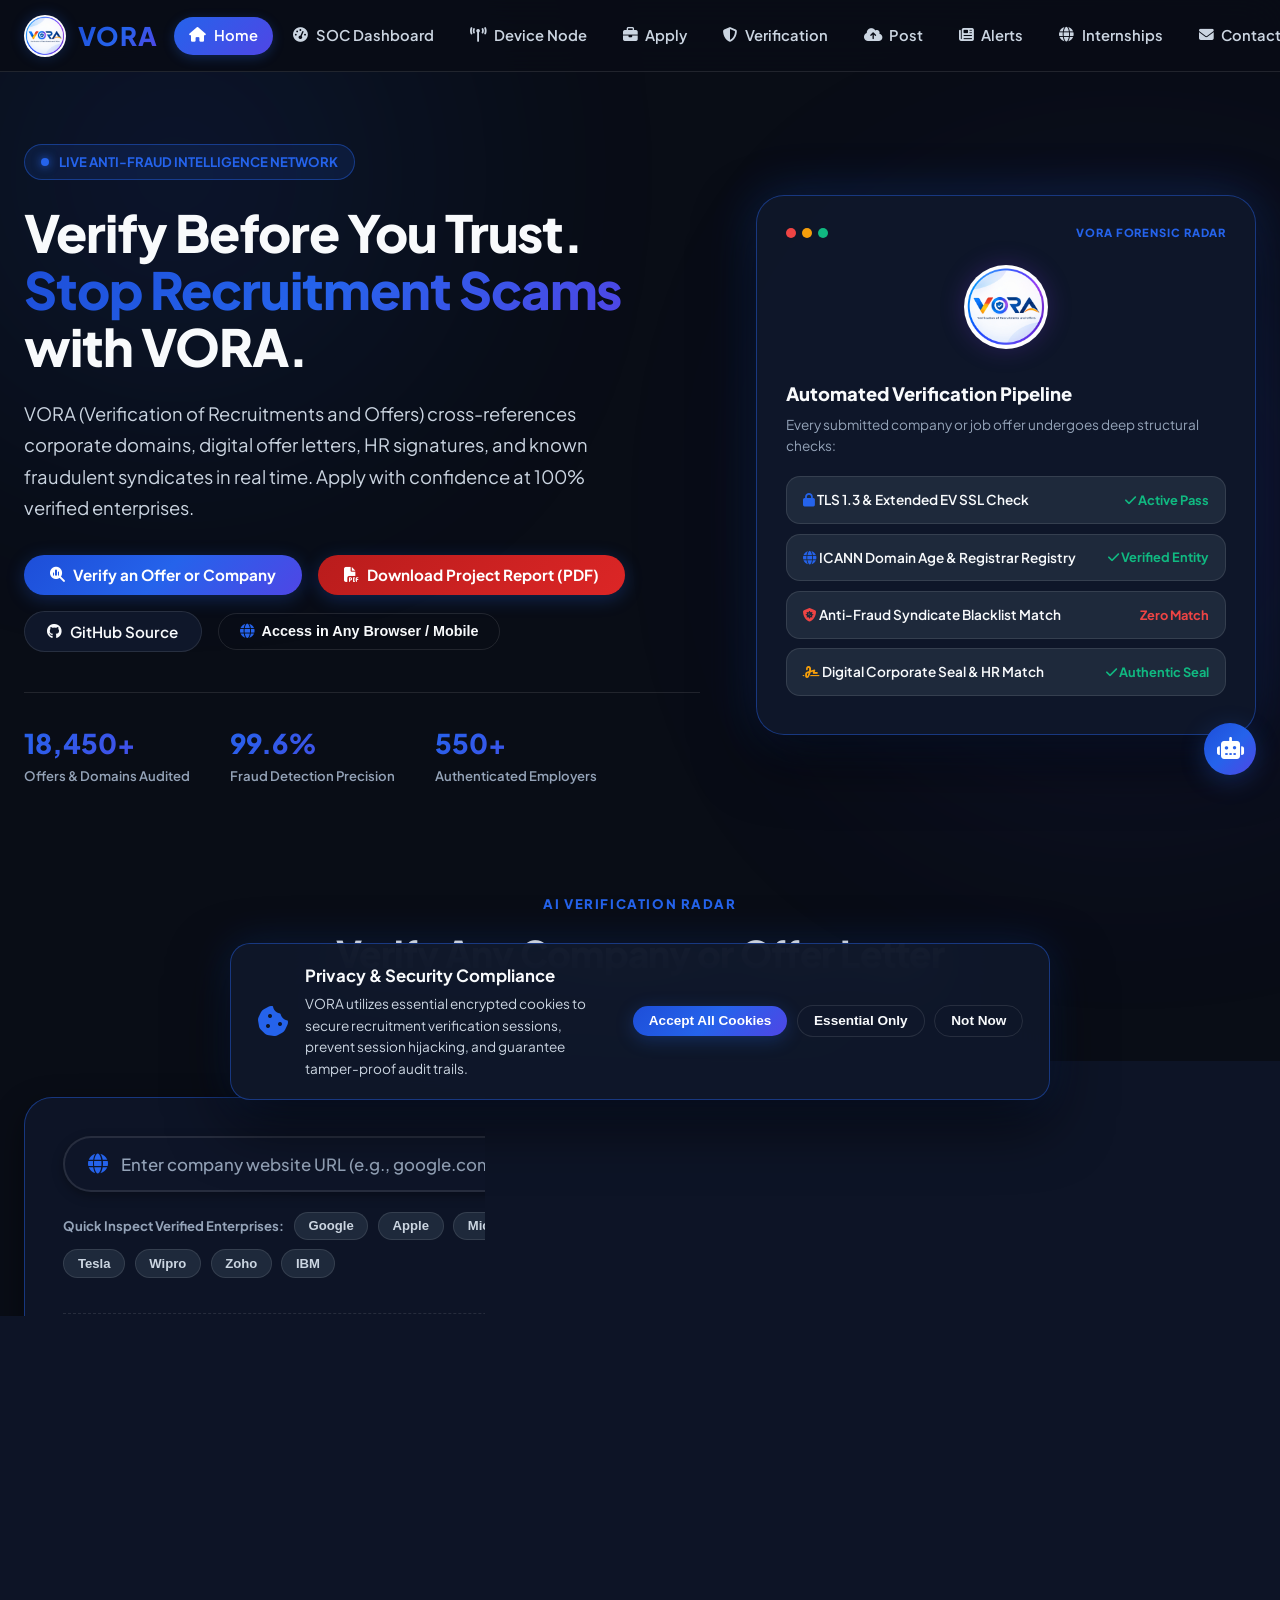
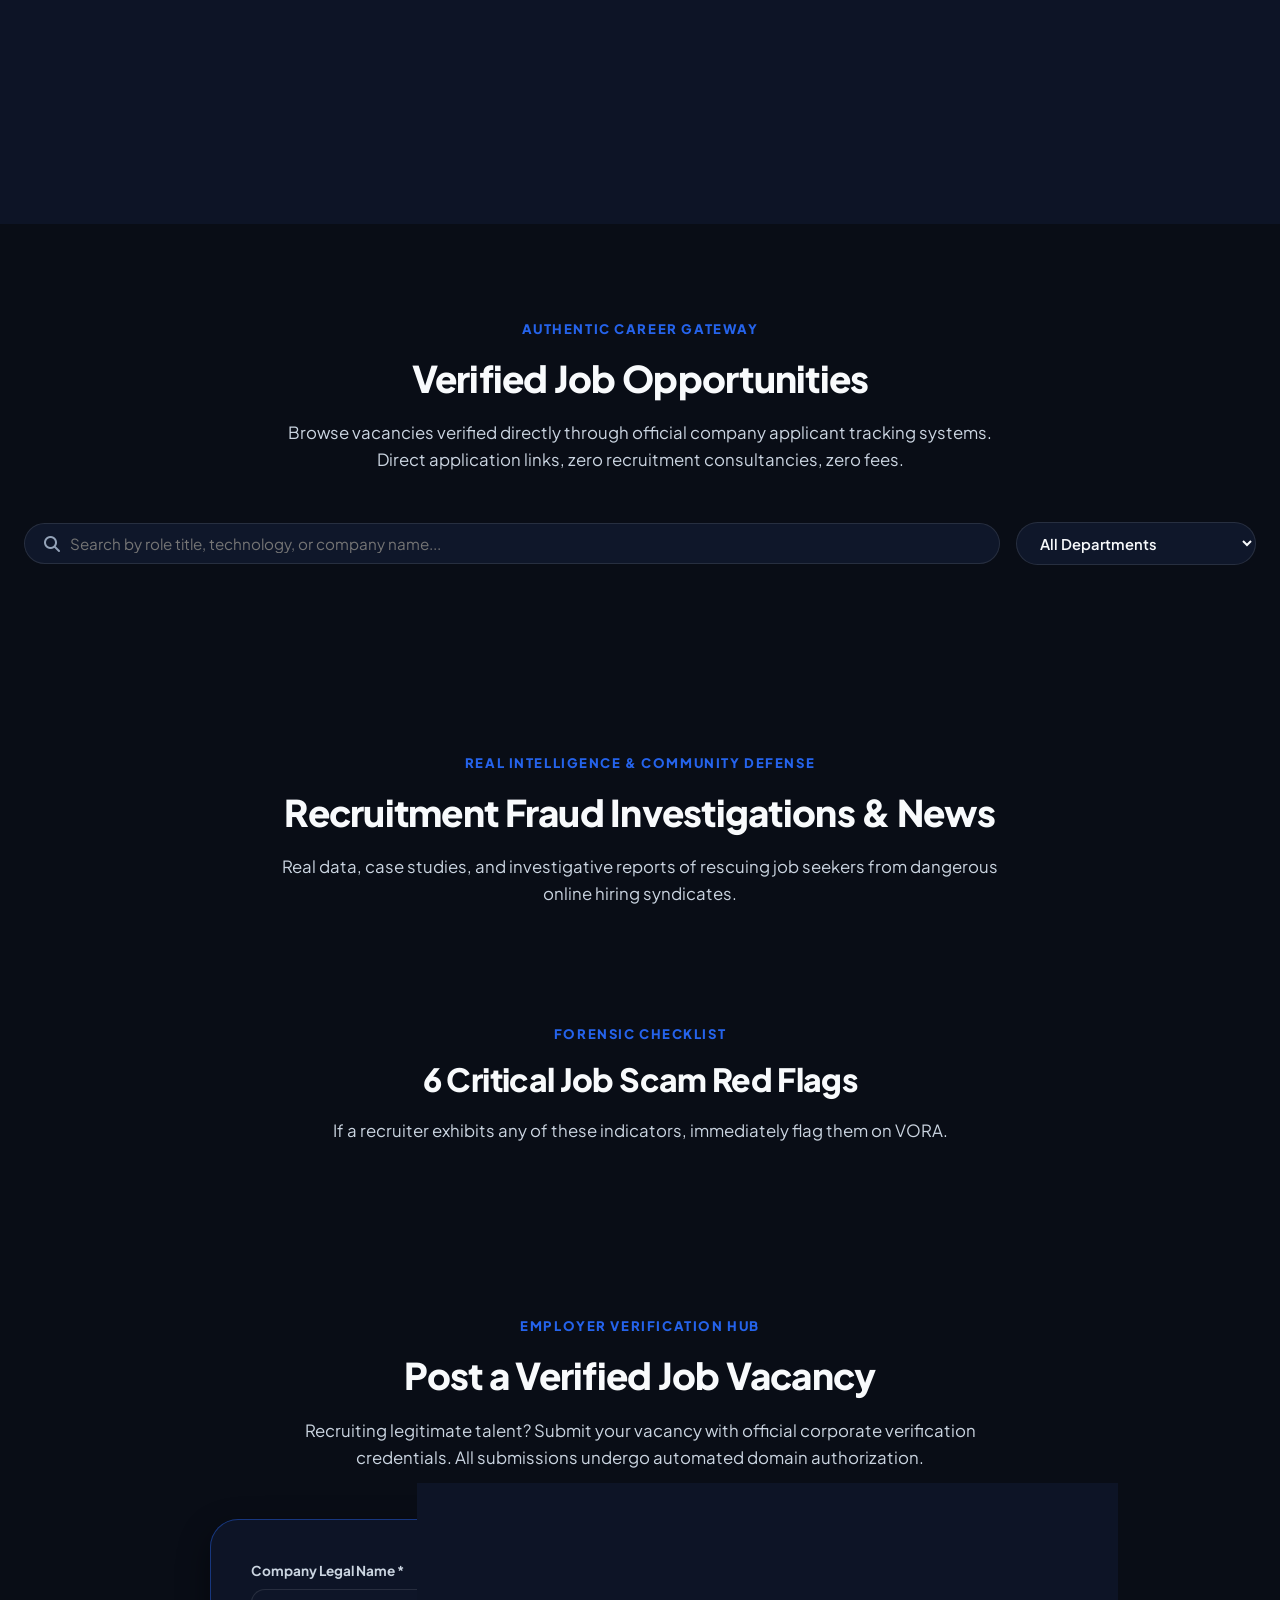
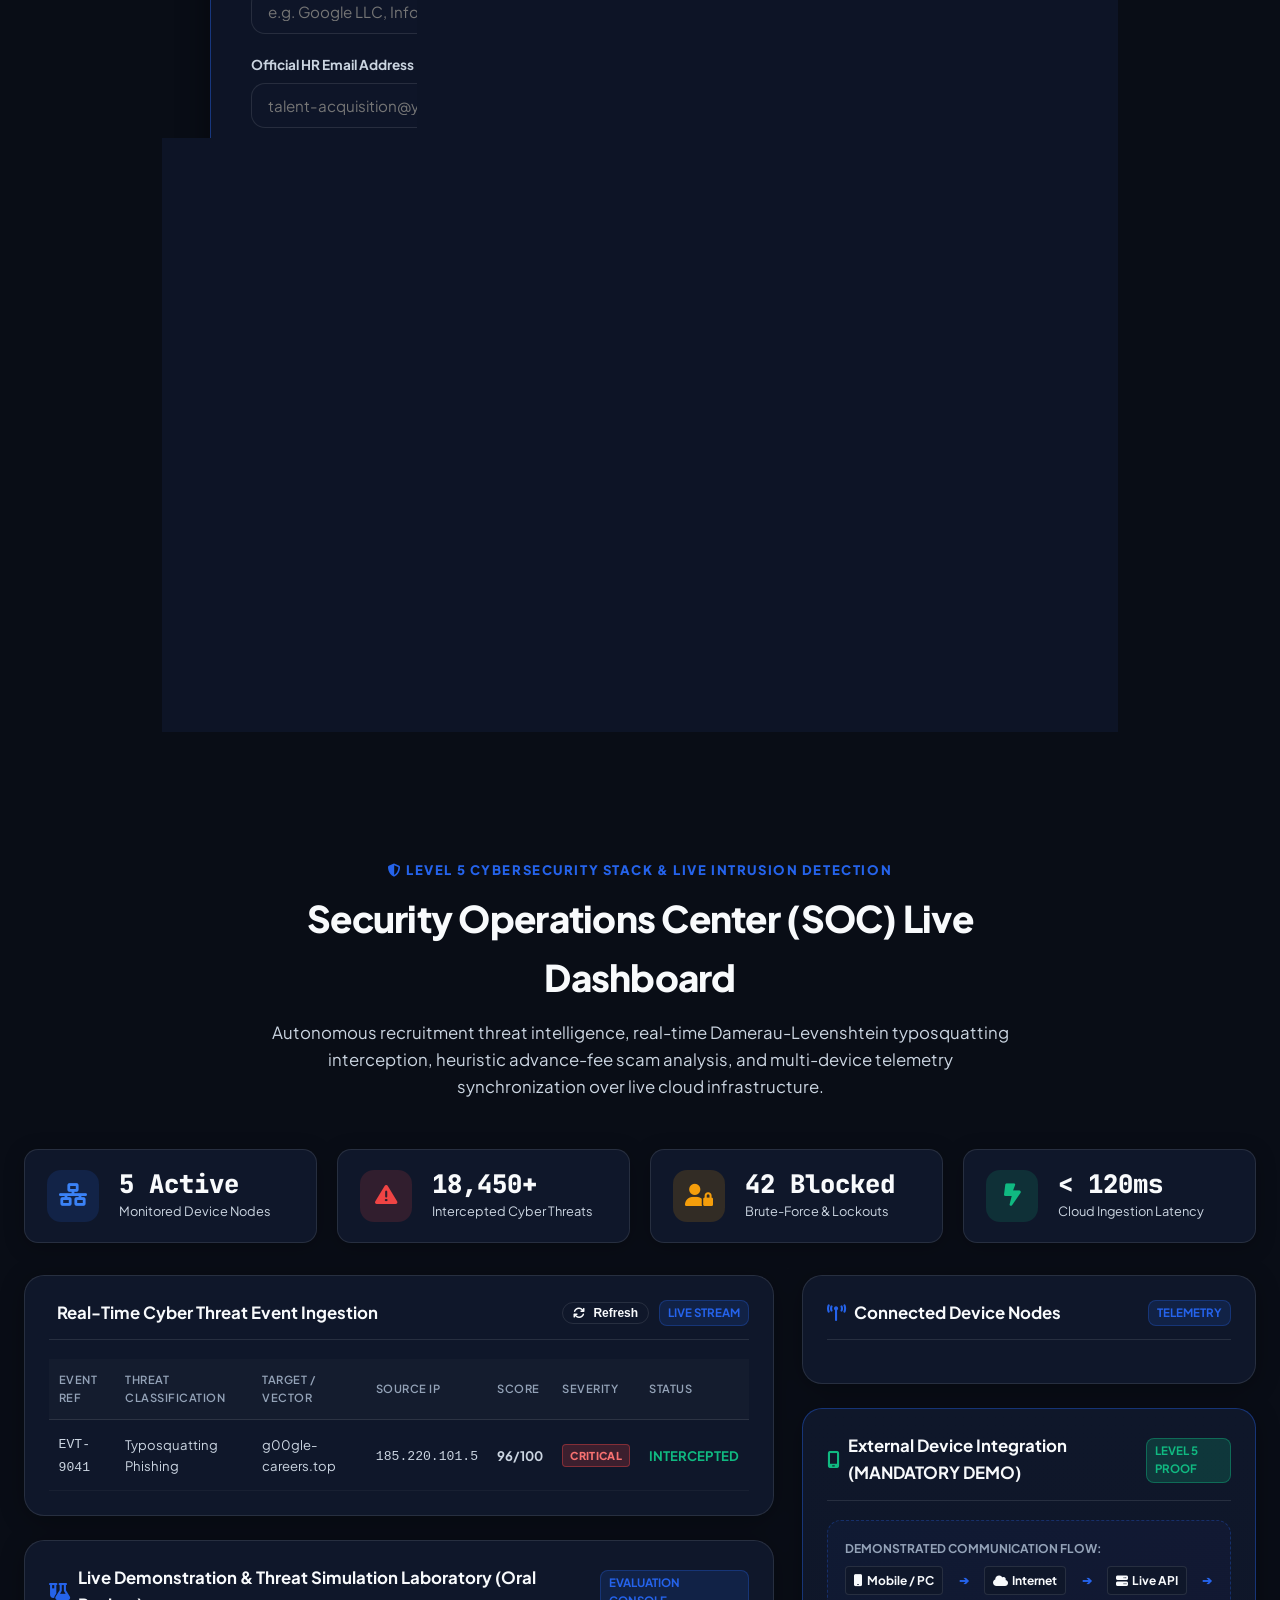
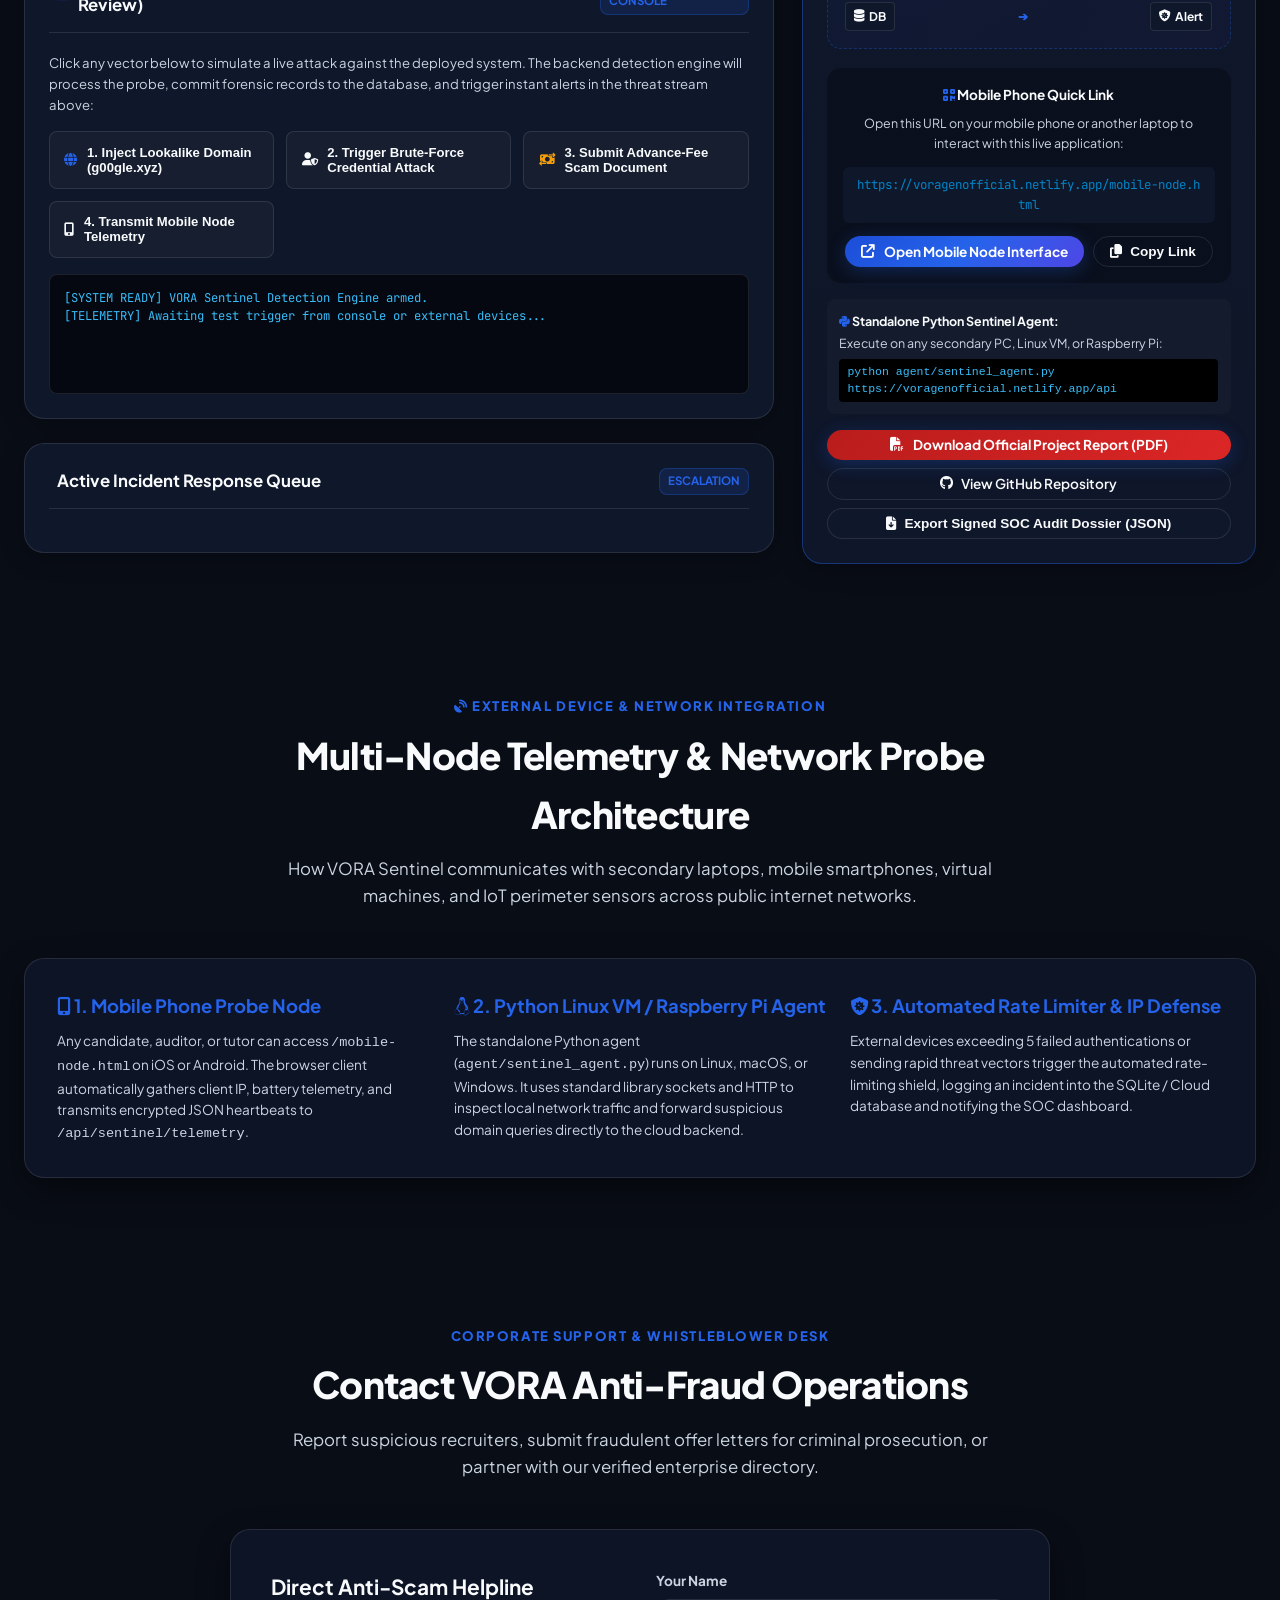
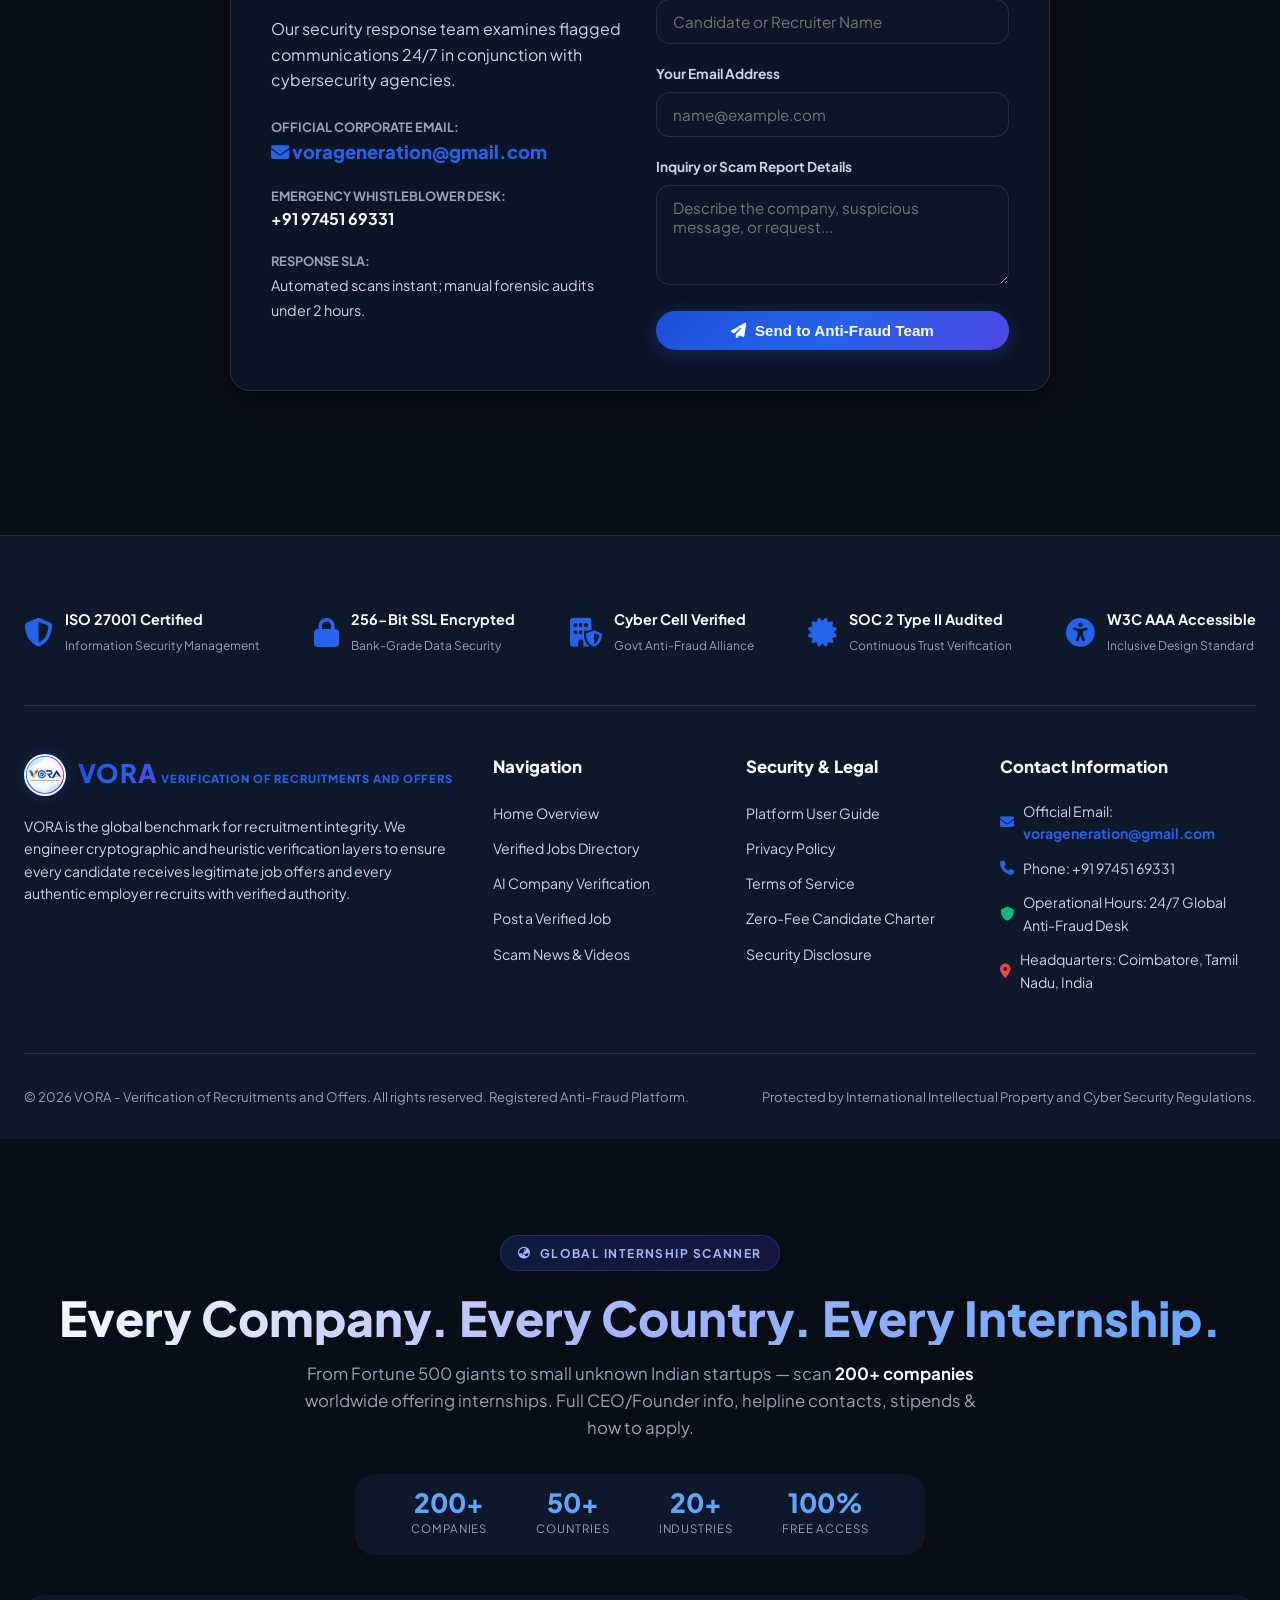
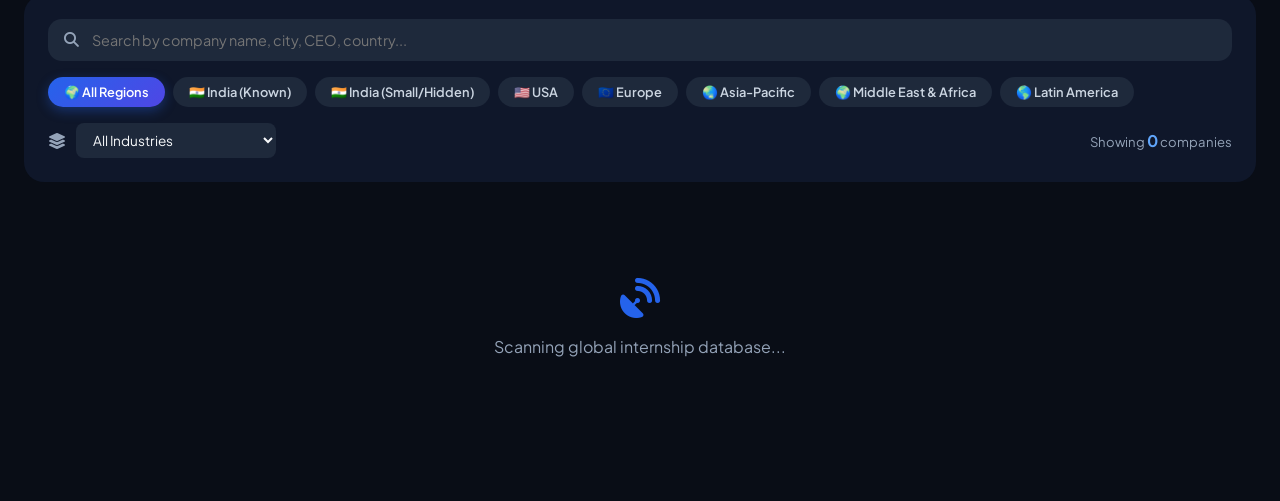
==== commit dc31460b: "feat: add compiled PDF project report, direct download endpoints, and GitHub repository redirects" ====
--- a/index.html
+++ b/index.html
@@ -101,6 +101,11 @@
           <i class="fa-solid fa-globe"></i>
         </button>
 
+        <!-- GitHub Repository Link Button -->
+        <a href="https://github.com/aaryajmenon27/vora-sentinel-cybersecurity-soc" target="_blank" class="btn-control-icon" title="View Source Code on GitHub" style="text-decoration: none; color: inherit; display: inline-flex; align-items: center; justify-content: center;">
+          <i class="fa-brands fa-github"></i>
+        </a>
+
         <!-- Dark / Light Mode Switch (Moon when dark, Sun when light) -->
         <button id="theme-toggle-btn" class="btn-control-icon" title="Toggle Theme (Dark / Light)">
           <i id="theme-icon" class="fa-solid fa-moon"></i>
@@ -143,8 +148,11 @@
             <a href="#verification" class="btn-primary-gradient" onclick="VoraApp.navigateTo('verification')">
               <i class="fa-solid fa-magnifying-glass-chart"></i> Verify an Offer or Company
             </a>
-            <a href="#jobs" class="btn-secondary" onclick="VoraApp.navigateTo('jobs')">
-              <i class="fa-solid fa-shield-check"></i> Explore Authenticated Careers
+            <a href="VORA_Sentinel_Level5_Cybersecurity_Project_Report.pdf" download class="btn-primary-gradient" style="background: linear-gradient(135deg, #b91c1c, #dc2626); text-decoration: none;">
+              <i class="fa-solid fa-file-pdf"></i> Download Project Report (PDF)
+            </a>
+            <a href="https://github.com/aaryajmenon27/vora-sentinel-cybersecurity-soc" target="_blank" class="btn-secondary" style="text-decoration: none;">
+              <i class="fa-brands fa-github"></i> GitHub Source
             </a>
             <button type="button" class="btn-outline" onclick="VoraApp.openQrModal()" style="display: inline-flex; align-items: center; gap: 0.5rem;">
               <i class="fa-solid fa-globe text-accent"></i> Access in Any Browser / Mobile
@@ -683,9 +691,15 @@
               </code>
             </div>
 
-            <div style="margin-top: 1rem; text-align: right;">
+            <div style="margin-top: 1rem; display: flex; flex-direction: column; gap: 0.5rem;">
+              <a href="VORA_Sentinel_Level5_Cybersecurity_Project_Report.pdf" download class="btn-primary-gradient btn-sm" style="background: linear-gradient(135deg, #b91c1c, #dc2626); text-decoration: none; text-align: center;">
+                <i class="fa-solid fa-file-pdf"></i> Download Official Project Report (PDF)
+              </a>
+              <a href="https://github.com/aaryajmenon27/vora-sentinel-cybersecurity-soc" target="_blank" class="btn-outline btn-sm" style="text-decoration: none; text-align: center;">
+                <i class="fa-brands fa-github"></i> View GitHub Repository
+              </a>
               <button type="button" class="btn-secondary btn-sm" onclick="VoraSentinel.exportAuditReport()" style="width: 100%;">
-                <i class="fa-solid fa-file-arrow-down"></i> Export Signed SOC Audit Report (JSON)
+                <i class="fa-solid fa-file-arrow-down"></i> Export Signed SOC Audit Dossier (JSON)
               </button>
             </div>
           </div>
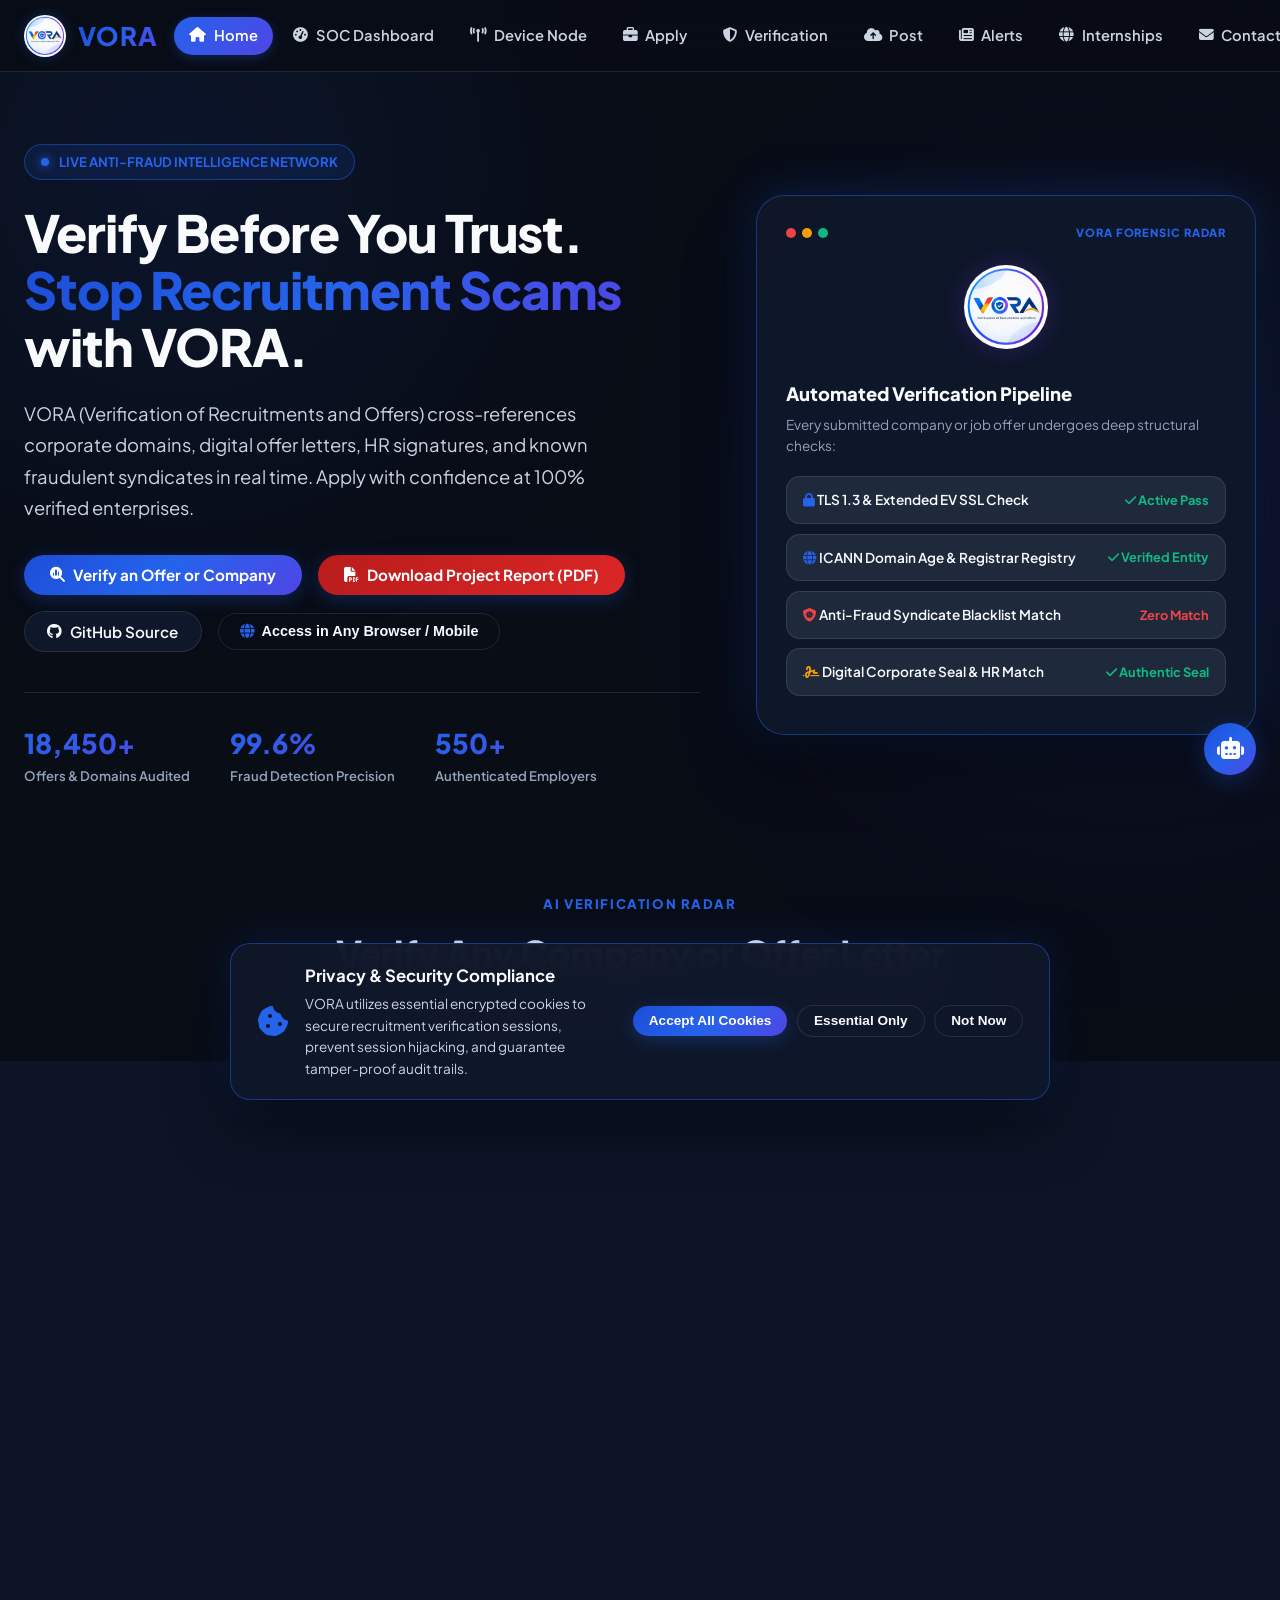
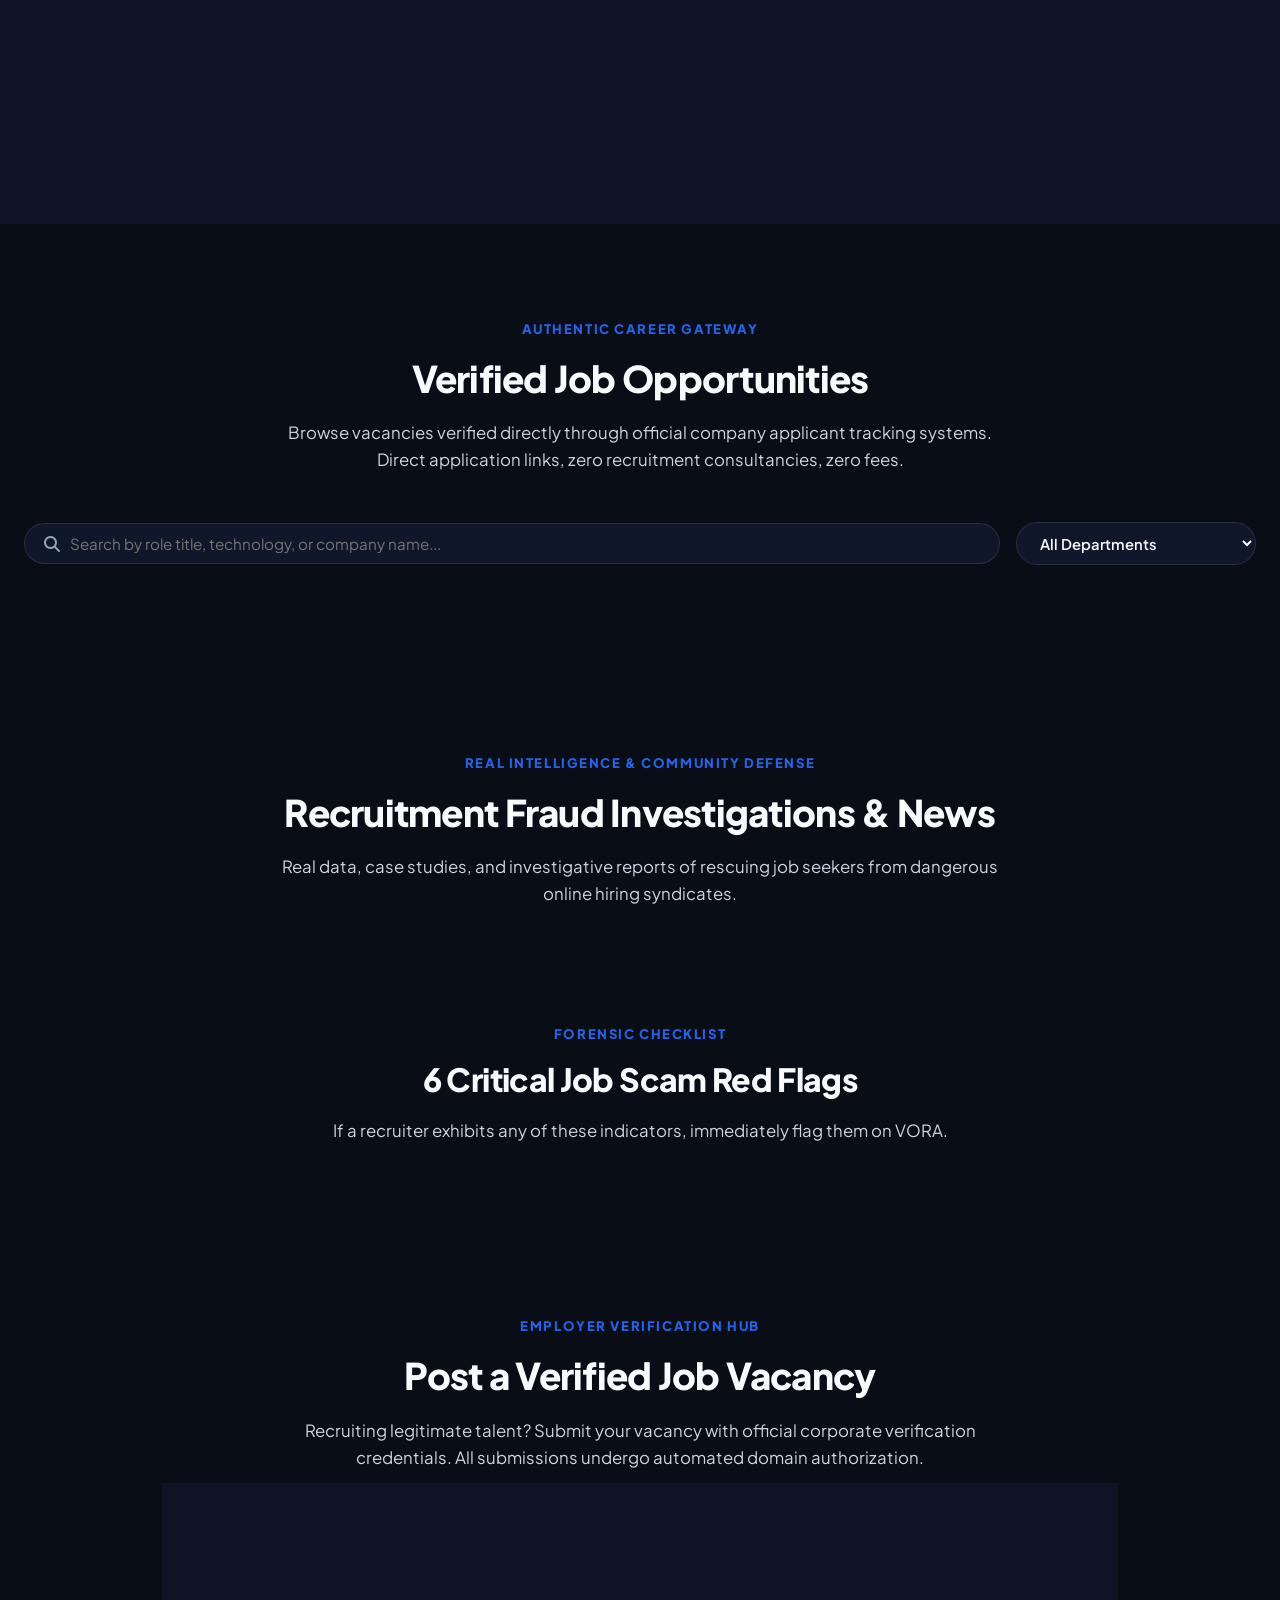
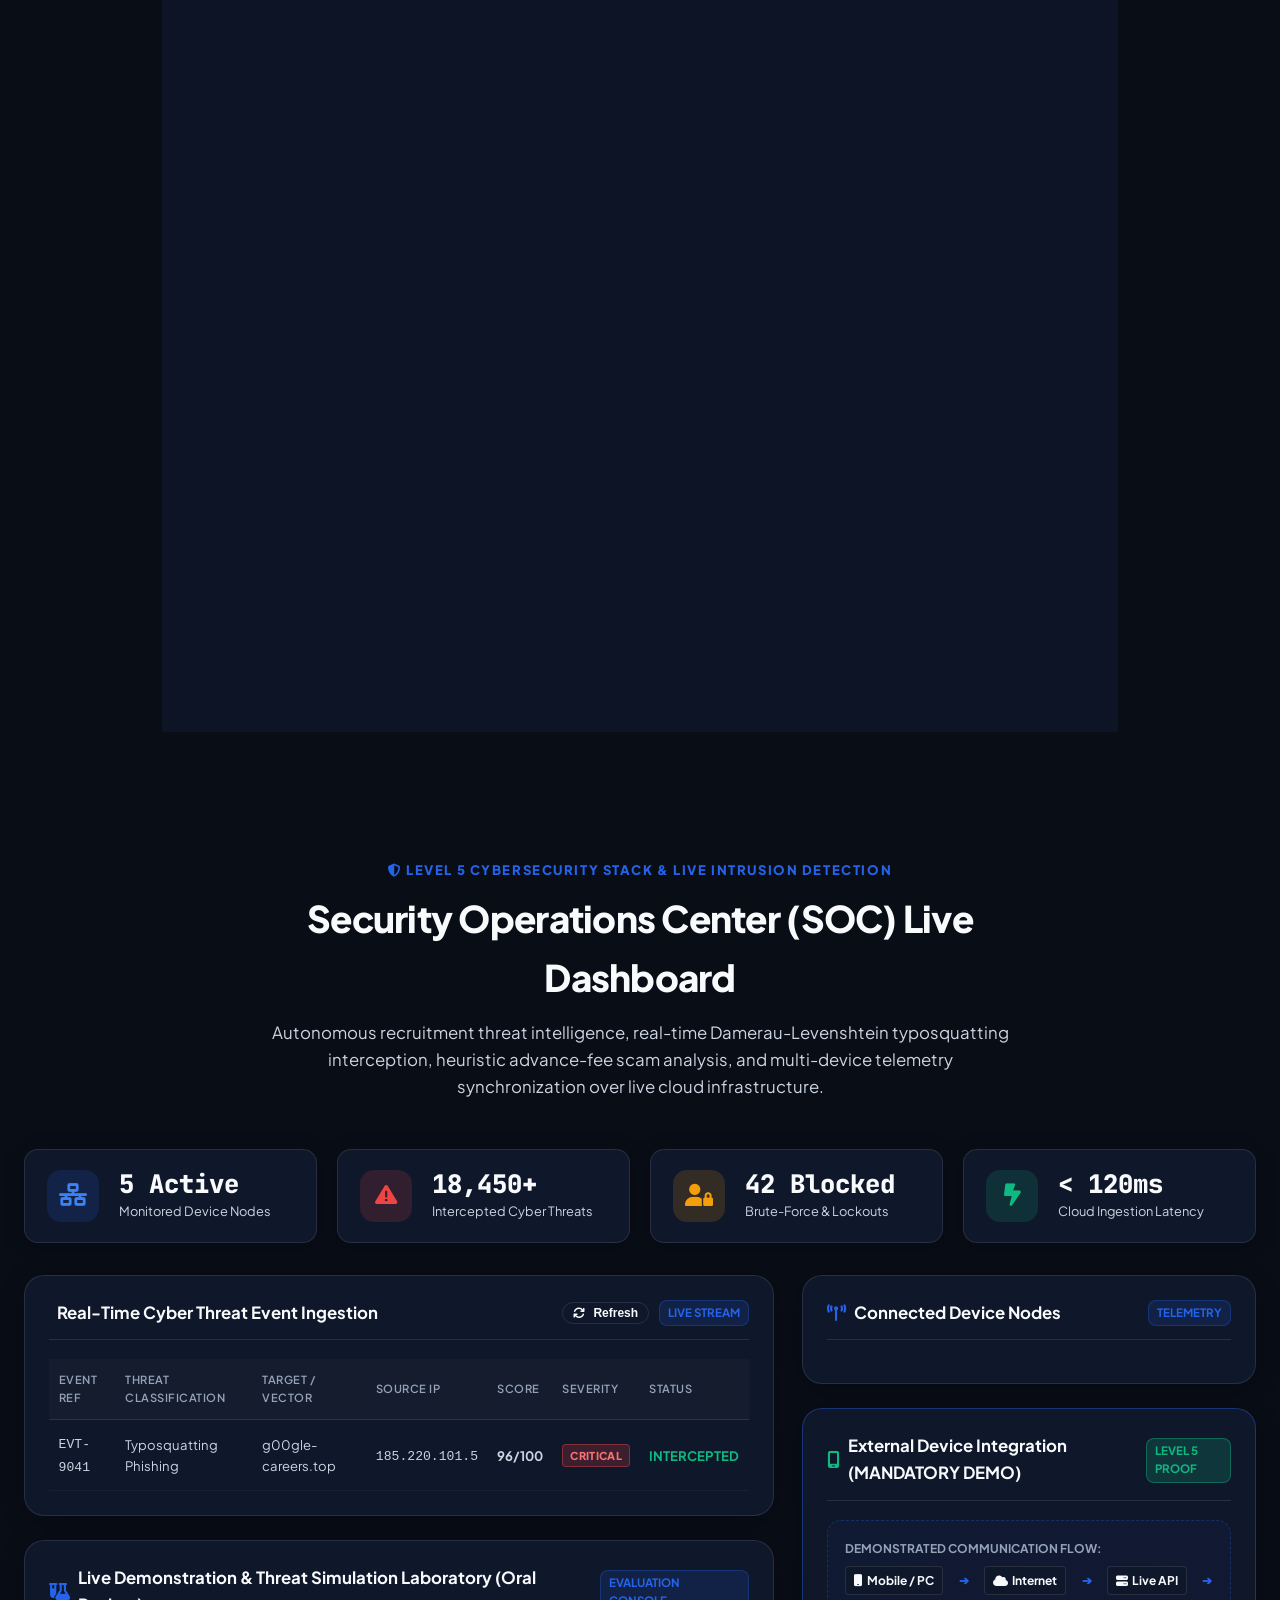
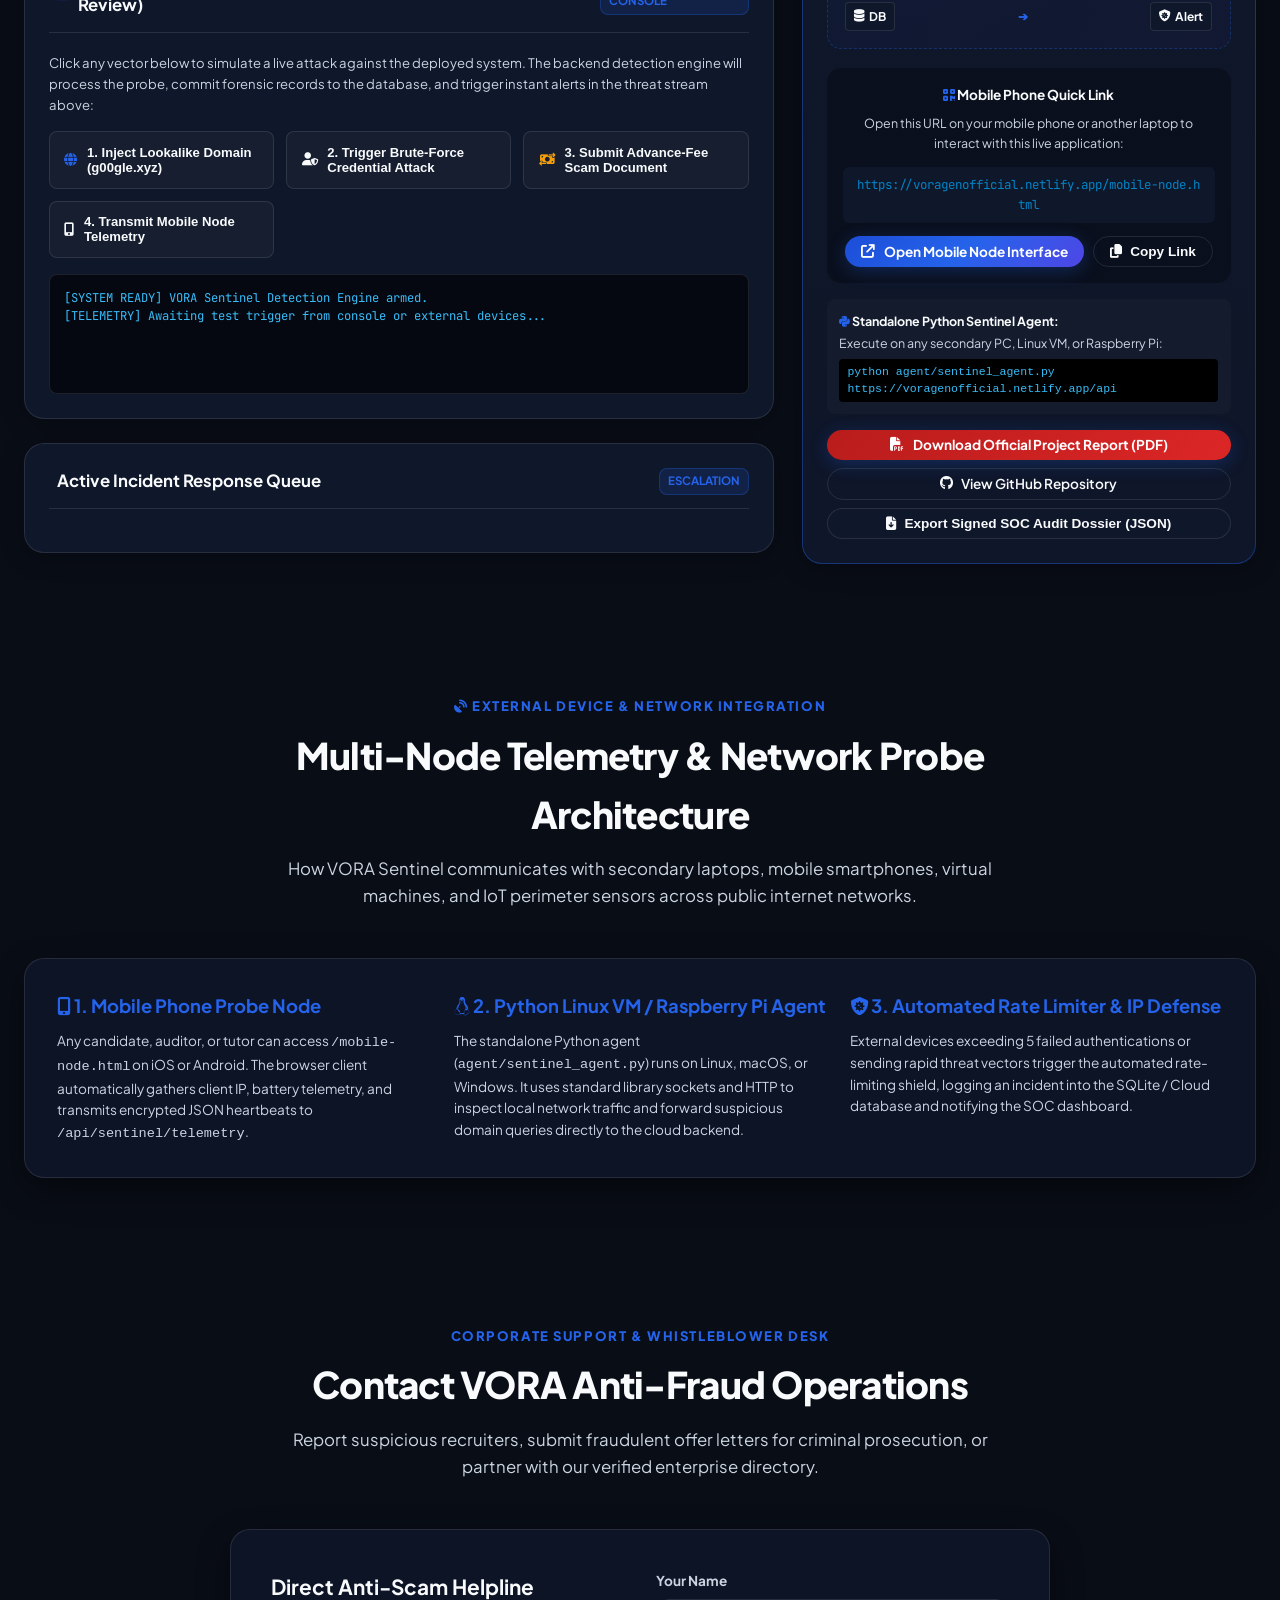
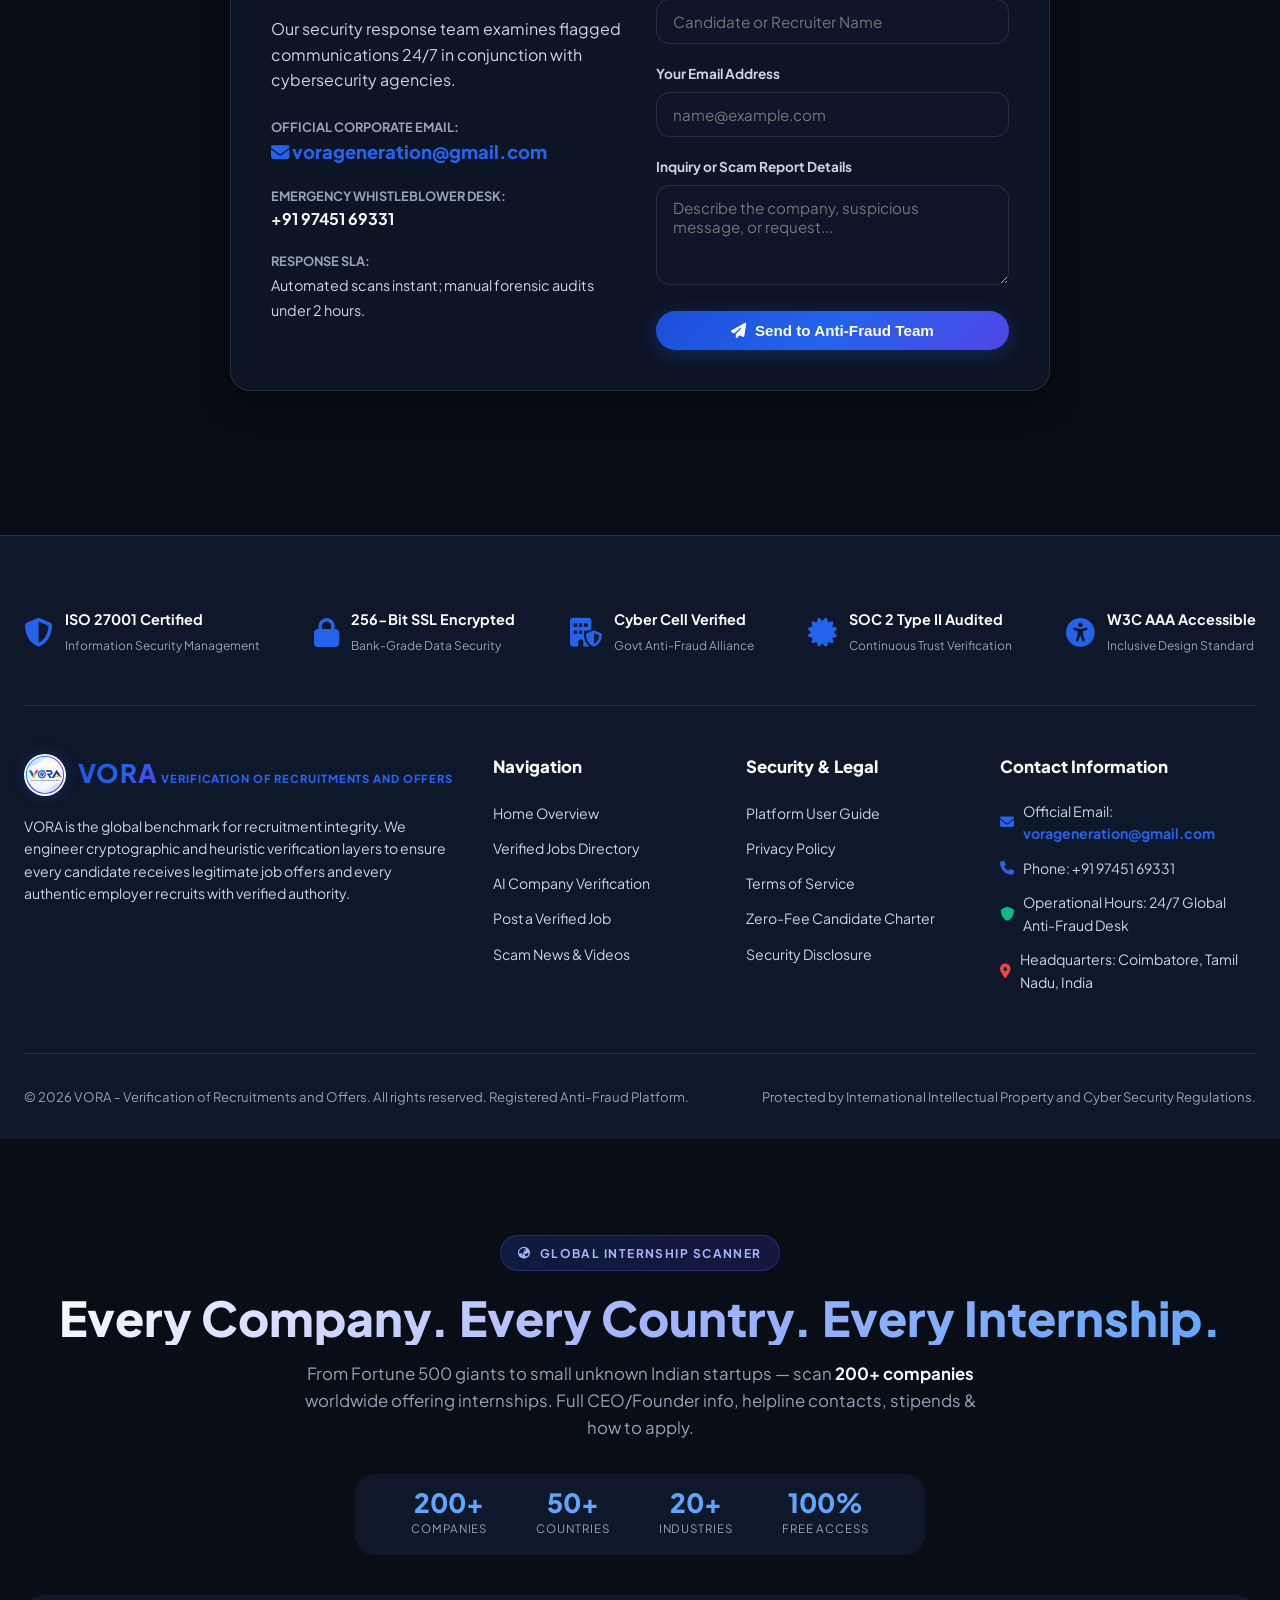
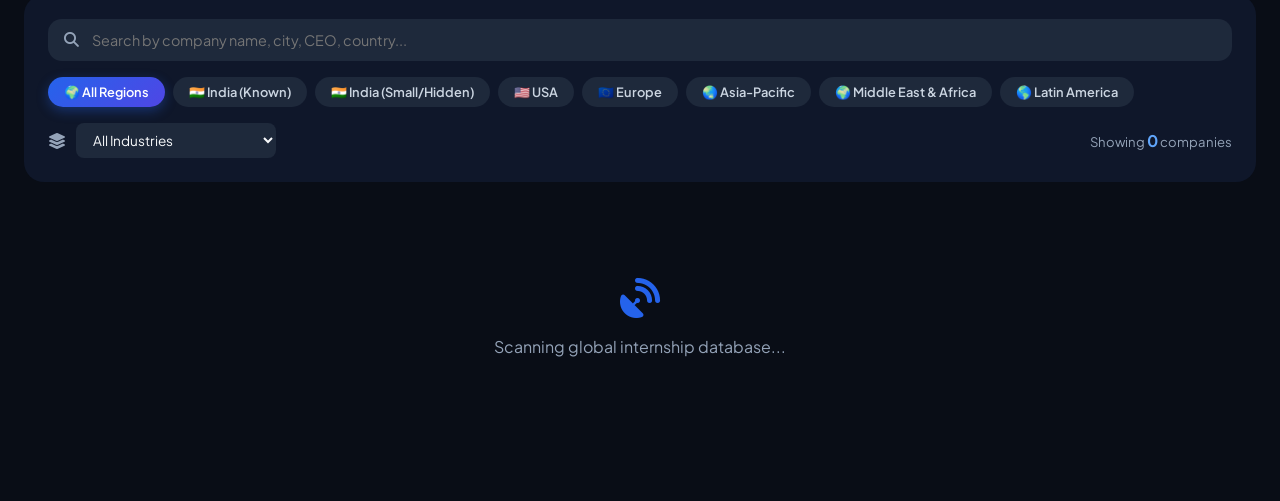
==== commit e81bd98a: "fix: update GitHub username to aaryajmenon in all references and compiled PDF" ====
--- a/index.html
+++ b/index.html
@@ -102,7 +102,7 @@
         </button>
 
         <!-- GitHub Repository Link Button -->
-        <a href="https://github.com/aaryajmenon27/vora-sentinel-cybersecurity-soc" target="_blank" class="btn-control-icon" title="View Source Code on GitHub" style="text-decoration: none; color: inherit; display: inline-flex; align-items: center; justify-content: center;">
+        <a href="https://github.com/aaryajmenon/vora-sentinel-cybersecurity-soc" target="_blank" class="btn-control-icon" title="View Source Code on GitHub" style="text-decoration: none; color: inherit; display: inline-flex; align-items: center; justify-content: center;">
           <i class="fa-brands fa-github"></i>
         </a>
 
@@ -151,7 +151,7 @@
             <a href="VORA_Sentinel_Level5_Cybersecurity_Project_Report.pdf" download class="btn-primary-gradient" style="background: linear-gradient(135deg, #b91c1c, #dc2626); text-decoration: none;">
               <i class="fa-solid fa-file-pdf"></i> Download Project Report (PDF)
             </a>
-            <a href="https://github.com/aaryajmenon27/vora-sentinel-cybersecurity-soc" target="_blank" class="btn-secondary" style="text-decoration: none;">
+            <a href="https://github.com/aaryajmenon/vora-sentinel-cybersecurity-soc" target="_blank" class="btn-secondary" style="text-decoration: none;">
               <i class="fa-brands fa-github"></i> GitHub Source
             </a>
             <button type="button" class="btn-outline" onclick="VoraApp.openQrModal()" style="display: inline-flex; align-items: center; gap: 0.5rem;">
@@ -695,7 +695,7 @@
               <a href="VORA_Sentinel_Level5_Cybersecurity_Project_Report.pdf" download class="btn-primary-gradient btn-sm" style="background: linear-gradient(135deg, #b91c1c, #dc2626); text-decoration: none; text-align: center;">
                 <i class="fa-solid fa-file-pdf"></i> Download Official Project Report (PDF)
               </a>
-              <a href="https://github.com/aaryajmenon27/vora-sentinel-cybersecurity-soc" target="_blank" class="btn-outline btn-sm" style="text-decoration: none; text-align: center;">
+              <a href="https://github.com/aaryajmenon/vora-sentinel-cybersecurity-soc" target="_blank" class="btn-outline btn-sm" style="text-decoration: none; text-align: center;">
                 <i class="fa-brands fa-github"></i> View GitHub Repository
               </a>
               <button type="button" class="btn-secondary btn-sm" onclick="VoraSentinel.exportAuditReport()" style="width: 100%;">
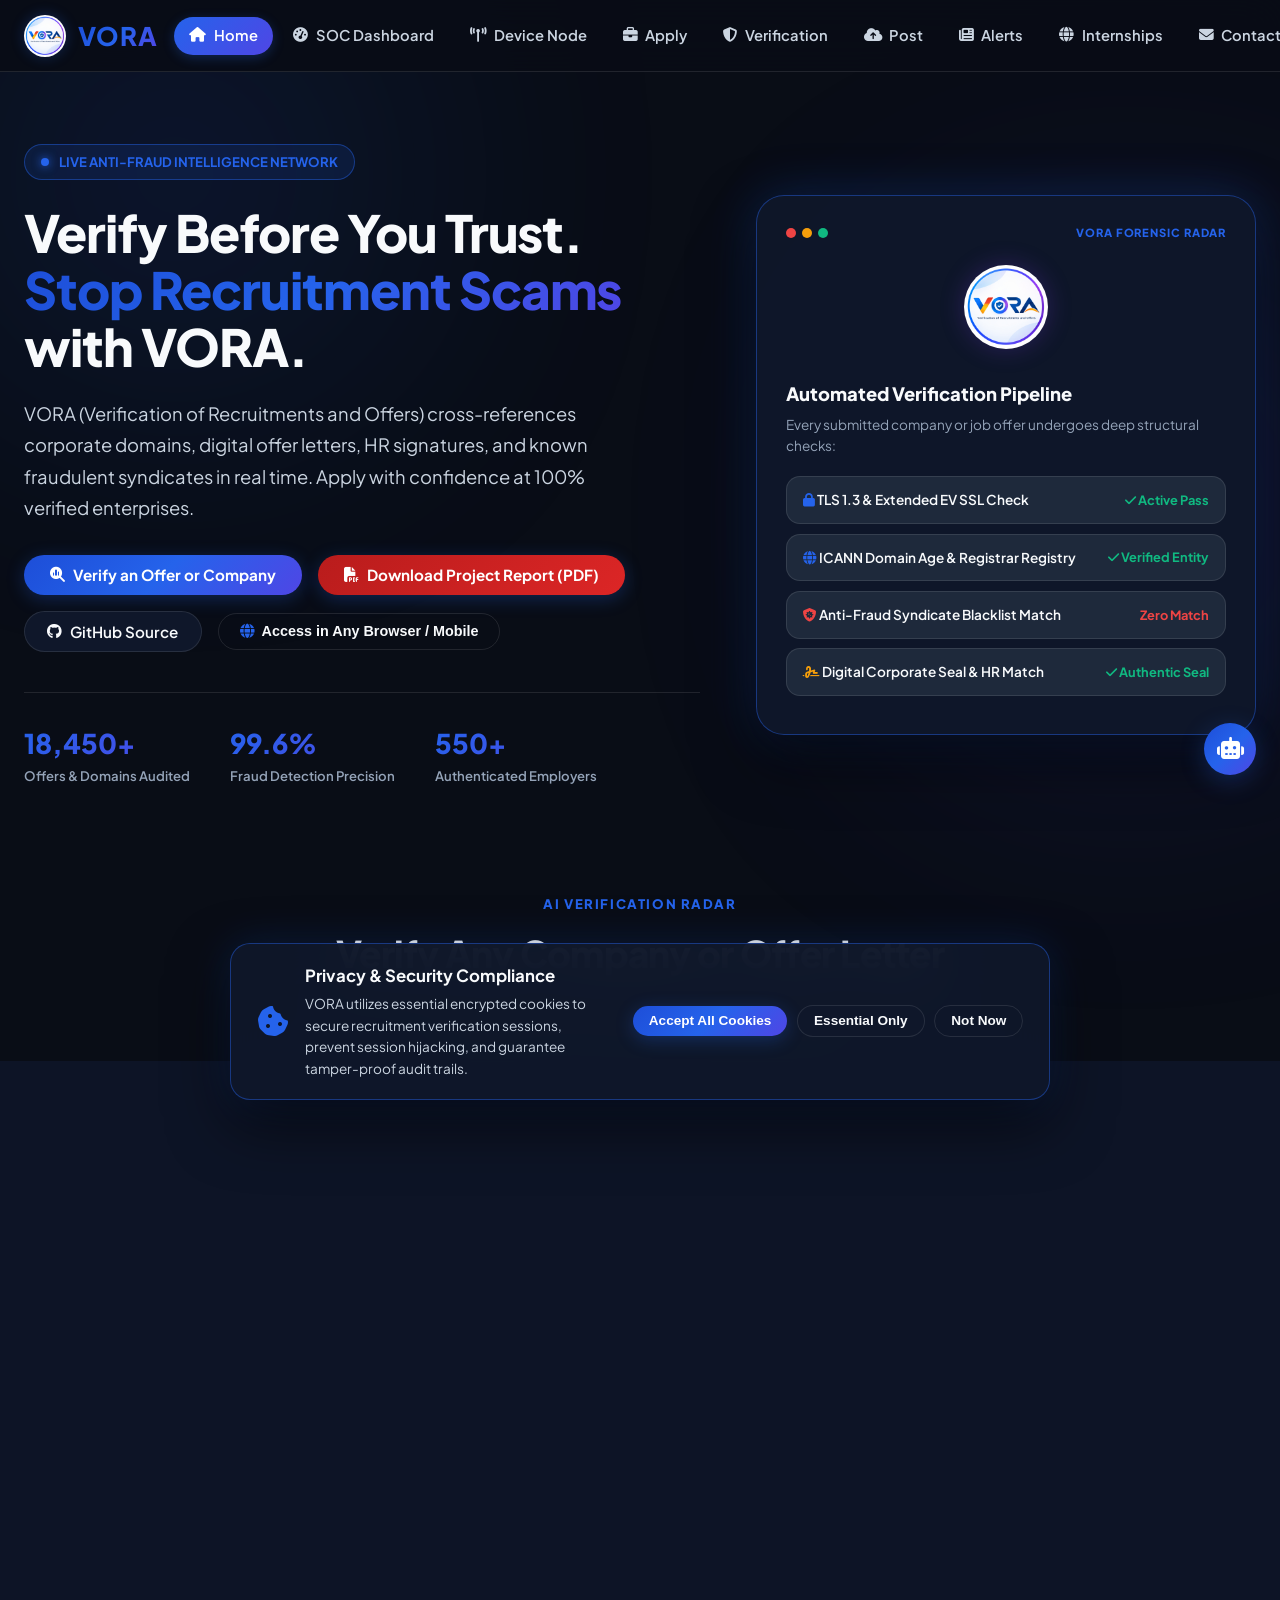
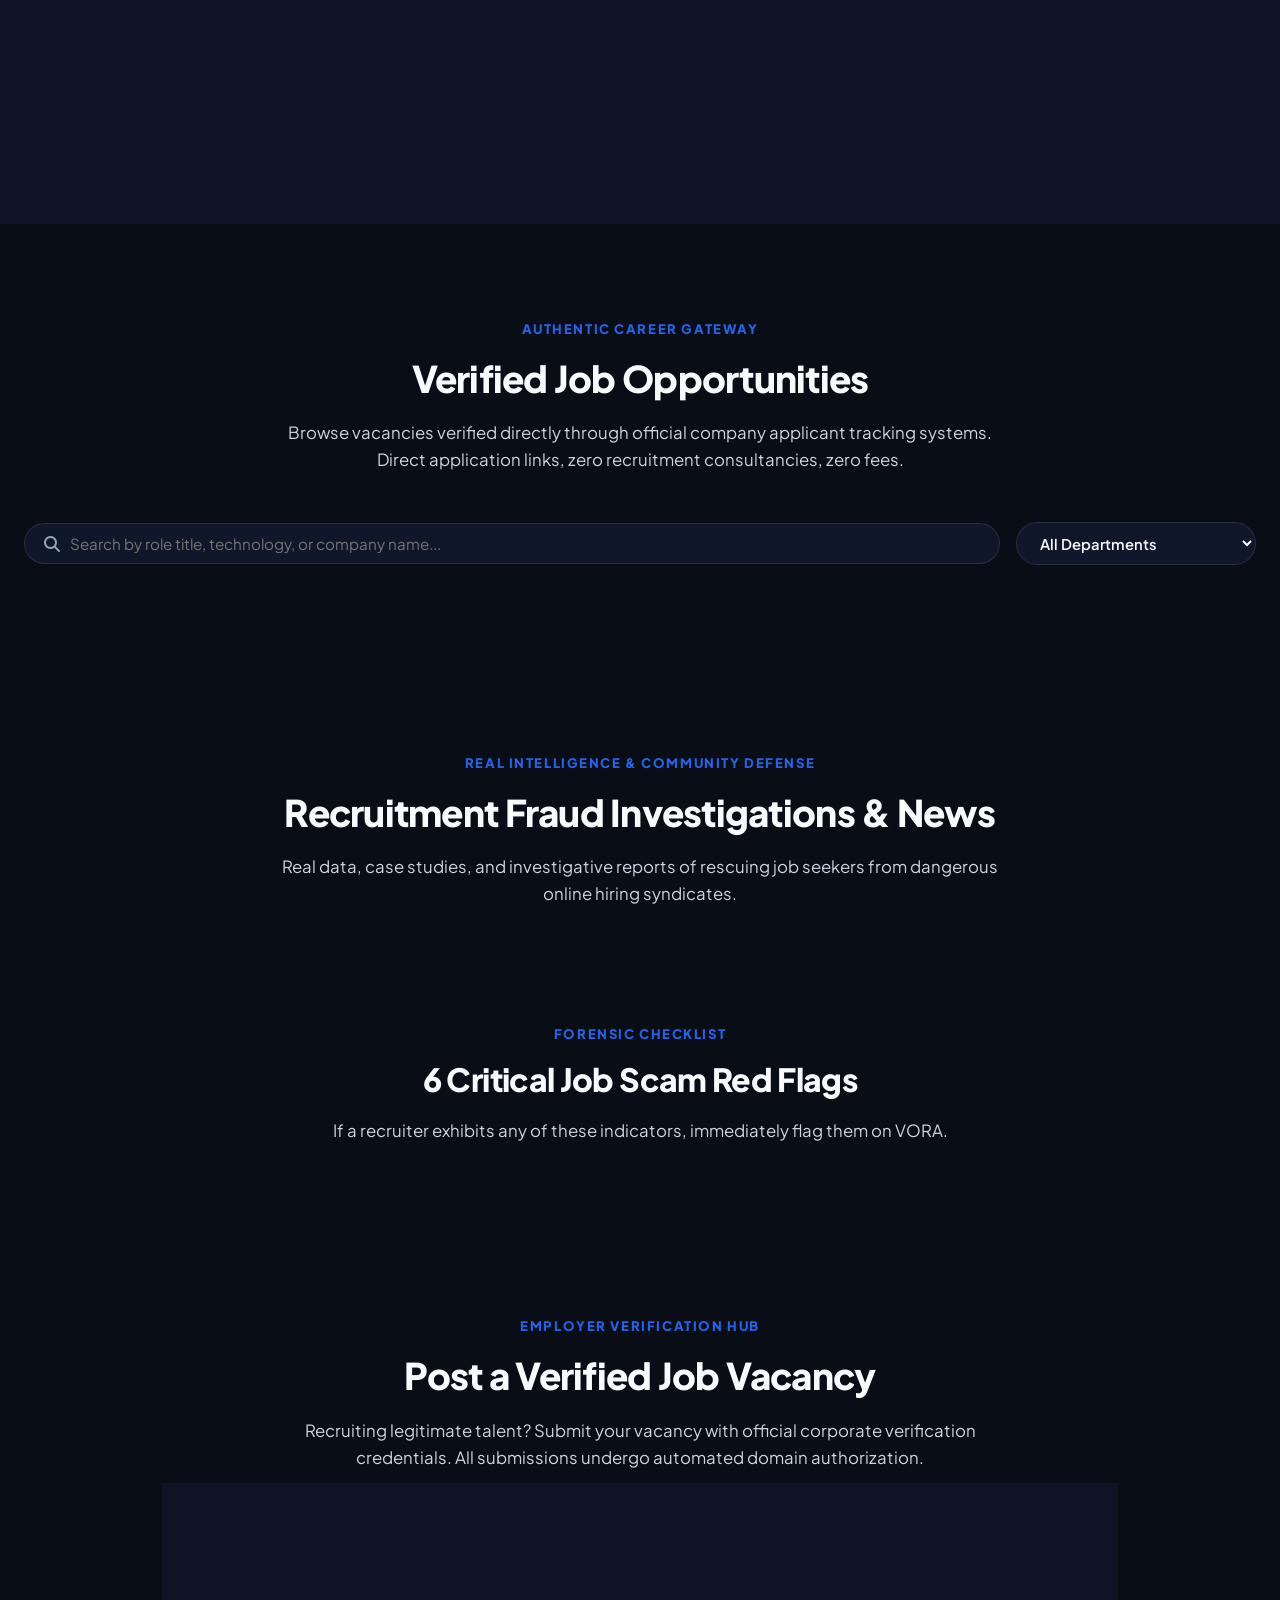
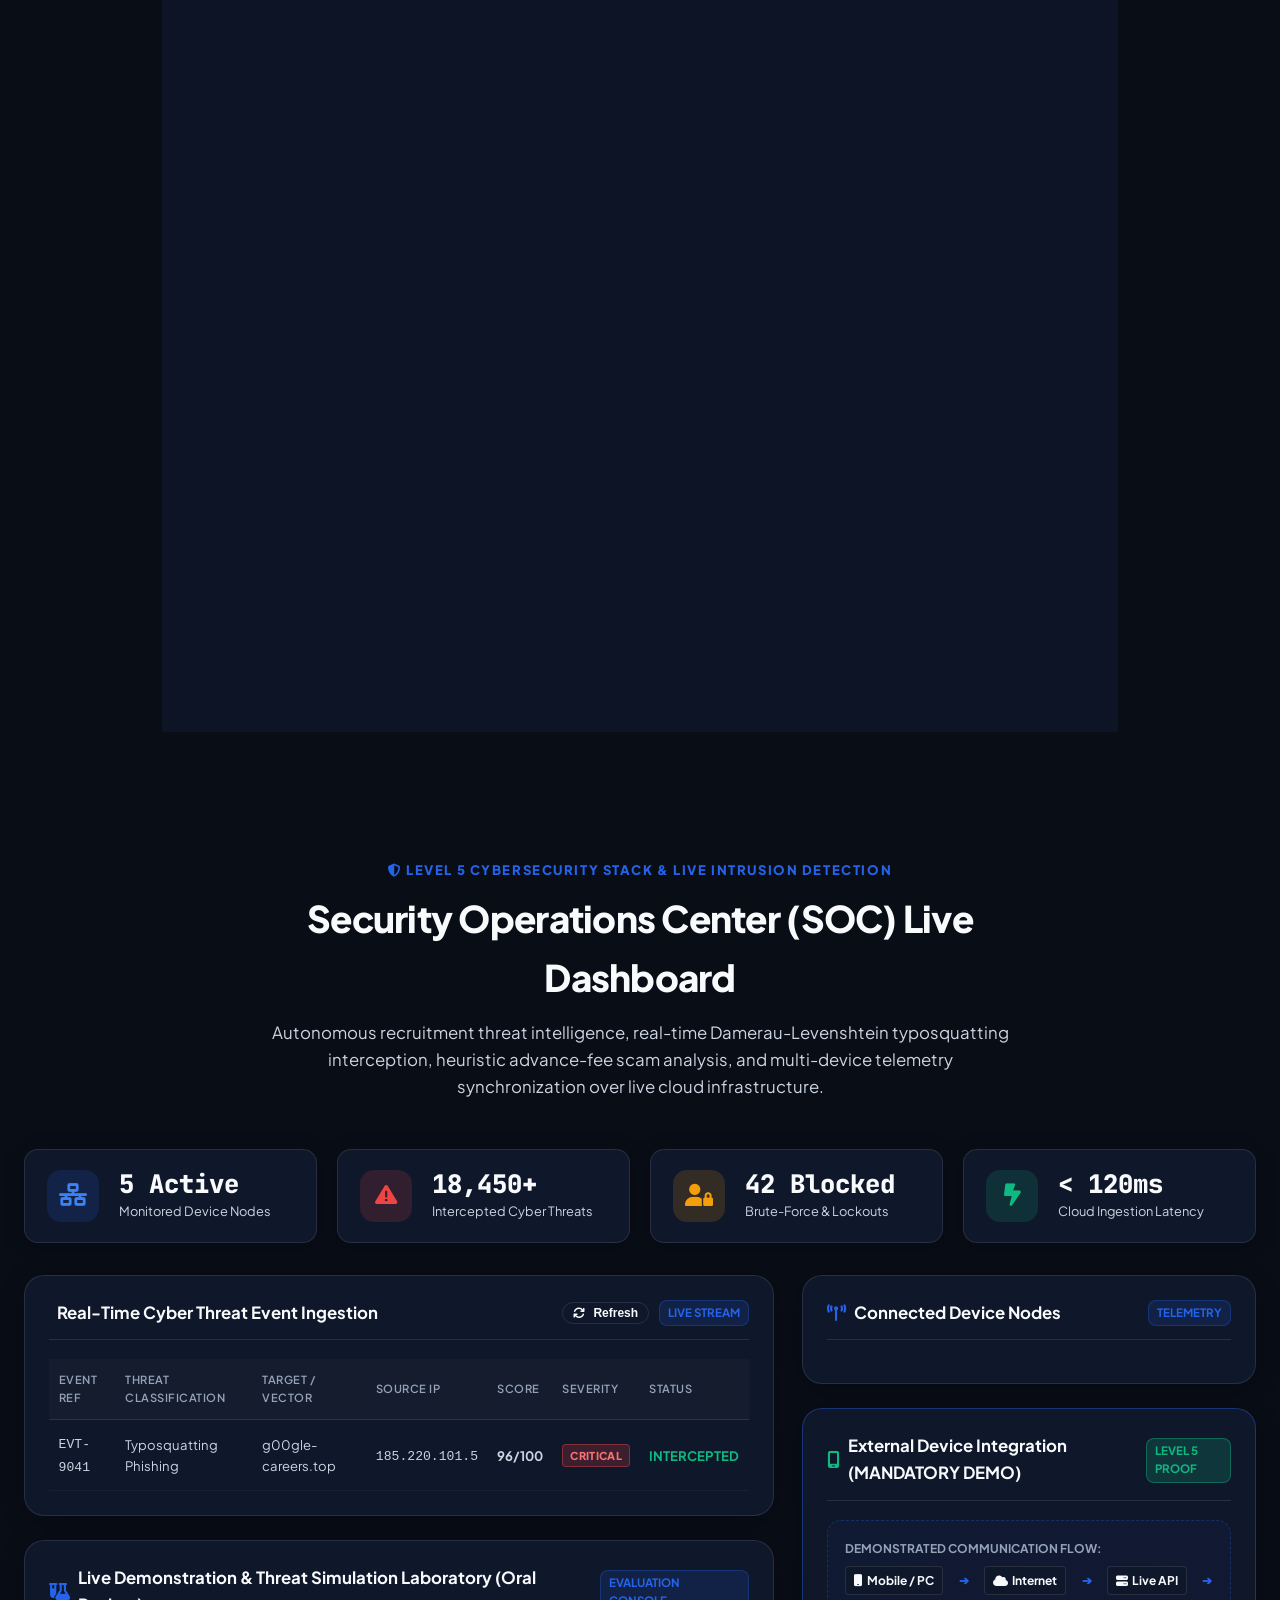
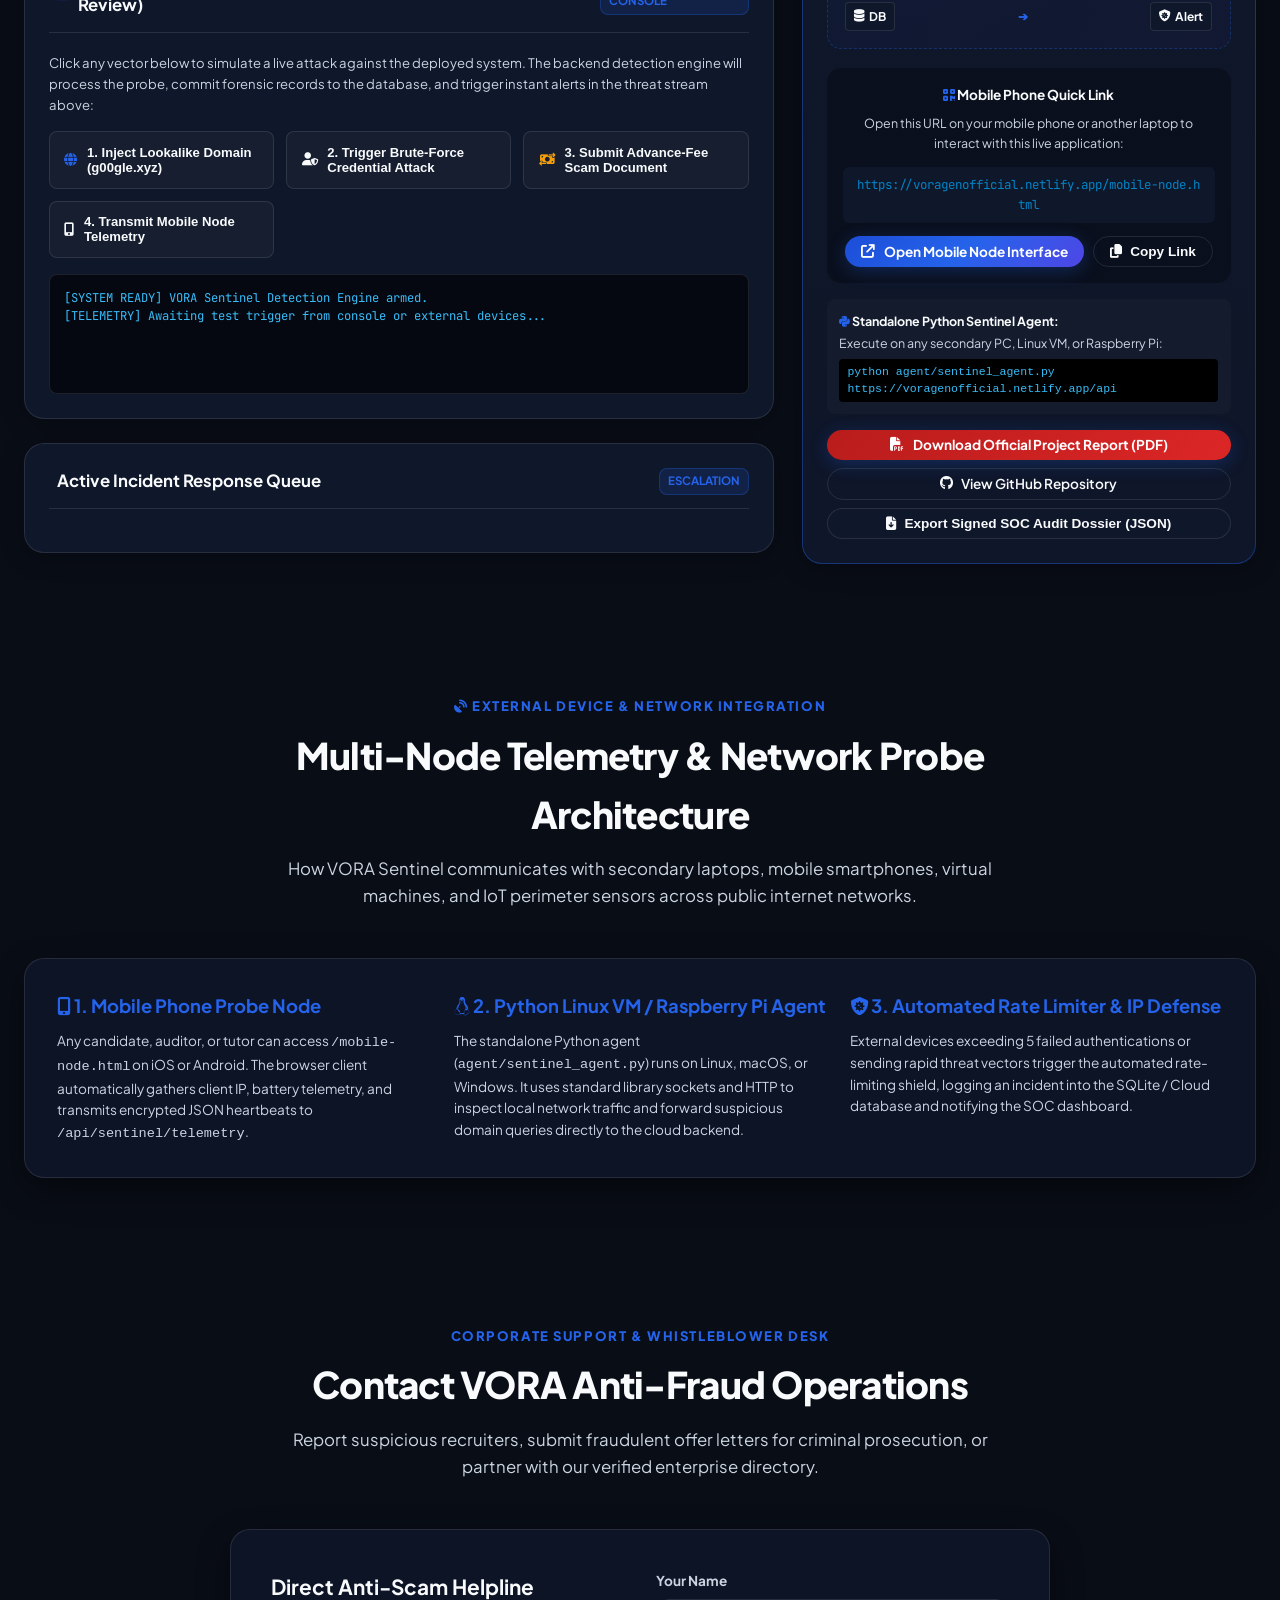
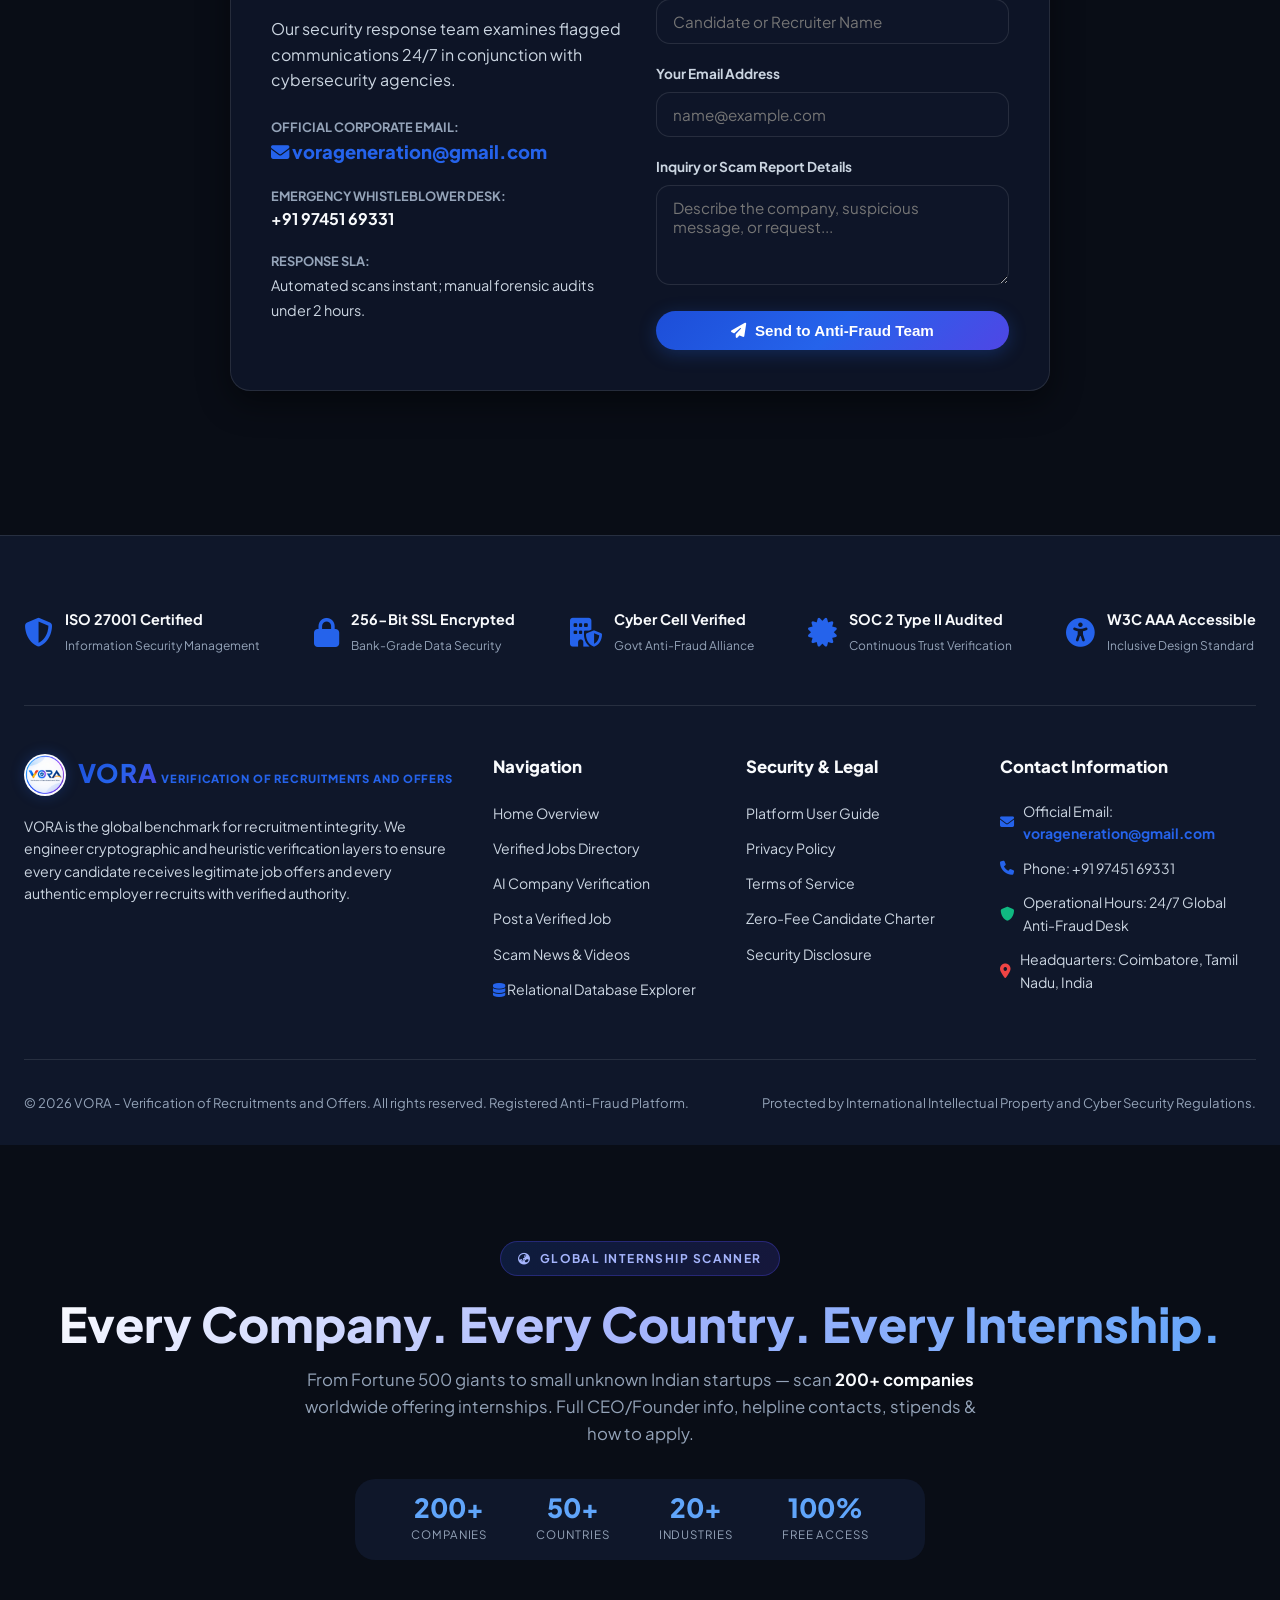
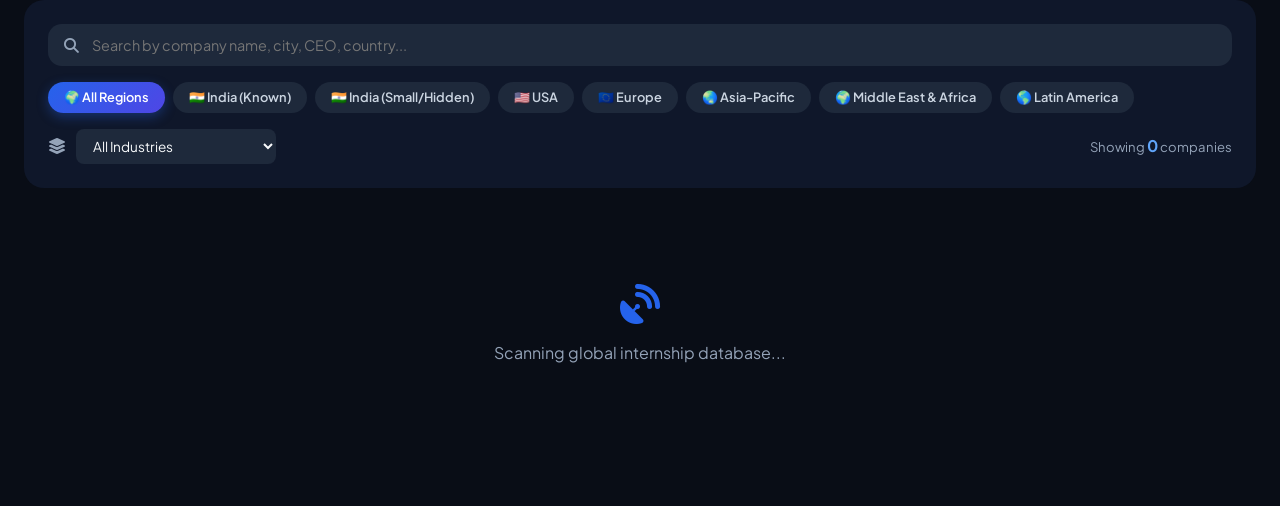
==== commit 132e43eb: "feat: enhance genuinity score meter, auto-scroll to company dossier, add database explorer, and upda" ====
--- a/index.html
+++ b/index.html
@@ -72,6 +72,7 @@
           <li><a href="#scam-news" class="nav-link" data-nav="scam-news"><i class="fa-solid fa-newspaper"></i> Alerts</a></li>
           <li><a href="#internships" class="nav-link" data-nav="internships"><i class="fa-solid fa-globe"></i> Internships</a></li>
           <li><a href="#contact" class="nav-link" data-nav="contact"><i class="fa-solid fa-envelope"></i> Contact</a></li>
+          <li><a href="database-explorer.html" target="_blank" class="nav-link" title="Open Live Relational Database Console"><i class="fa-solid fa-database"></i> Database</a></li>
           <li><a href="#profile" class="nav-link" id="nav-profile-link" data-nav="profile"><i class="fa-solid fa-circle-user"></i> Profile</a></li>
         </ul>
       </nav>
@@ -90,6 +91,11 @@
           <span id="font-size-display" class="font-indicator">16px</span>
           <button id="font-increase-btn" class="btn-stepper" title="Increase font size">A+</button>
         </div>
+
+        <!-- Live Relational Database Explorer Button -->
+        <a href="database-explorer.html" target="_blank" class="btn-control-icon" title="Inspect Live Relational Database (SQLite / Netlify API)" style="text-decoration: none; color: inherit; display: inline-flex; align-items: center; justify-content: center;">
+          <i class="fa-solid fa-database"></i>
+        </a>
 
         <!-- Help Button with Question Mark (?) -->
         <button id="help-trigger-btn" class="btn-control-icon" title="VORA Platform Guide & Help Center">
@@ -939,6 +945,7 @@
             <li><a href="#verification" onclick="VoraApp.navigateTo('verification')">AI Company Verification</a></li>
             <li><a href="#post-job" onclick="VoraApp.navigateTo('post-job')">Post a Verified Job</a></li>
             <li><a href="#scam-news" onclick="VoraApp.navigateTo('scam-news')">Scam News & Videos</a></li>
+            <li><a href="database-explorer.html" target="_blank"><i class="fa-solid fa-database text-accent"></i> Relational Database Explorer</a></li>
           </ul>
         </div>
 
--- a/css/styles.css
+++ b/css/styles.css
@@ -1085,11 +1085,173 @@
   align-items: center;
 }
 
+/* Redesigned Forensic Genuinity Score Meter */
+.dossier-score-card {
+  display: flex;
+  align-items: center;
+  gap: 1.25rem;
+  background: rgba(15, 23, 42, 0.7);
+  border: 1px solid rgba(255, 255, 255, 0.1);
+  padding: 0.9rem 1.4rem;
+  border-radius: var(--radius-xl);
+  backdrop-filter: blur(16px);
+  -webkit-backdrop-filter: blur(16px);
+  box-shadow: 0 10px 30px rgba(0, 0, 0, 0.25);
+  transition: all 0.3s ease;
+  min-width: 290px;
+}
+
+.dossier-score-card.card-verified {
+  border-color: rgba(16, 185, 129, 0.35);
+  box-shadow: 0 10px 30px rgba(16, 185, 129, 0.12), inset 0 0 20px rgba(16, 185, 129, 0.05);
+}
+
+.dossier-score-card.card-danger {
+  border-color: rgba(239, 68, 68, 0.45);
+  box-shadow: 0 10px 30px rgba(239, 68, 68, 0.15), inset 0 0 20px rgba(239, 68, 68, 0.08);
+}
+
+.score-ring-wrap {
+  position: relative;
+  width: 96px;
+  height: 96px;
+  flex-shrink: 0;
+  display: flex;
+  align-items: center;
+  justify-content: center;
+}
+
+.score-ring-svg {
+  width: 96px;
+  height: 96px;
+  transform: rotate(0deg);
+}
+
+.score-track-circle {
+  fill: none;
+  stroke: rgba(255, 255, 255, 0.08);
+  stroke-width: 7.5;
+}
+
+.score-fill-circle {
+  fill: none;
+  stroke-width: 7.5;
+  stroke-linecap: round;
+  transition: stroke-dashoffset 1s cubic-bezier(0.4, 0, 0.2, 1);
+}
+
+.score-ring-content {
+  position: absolute;
+  inset: 0;
+  display: flex;
+  flex-direction: column;
+  align-items: center;
+  justify-content: center;
+  text-align: center;
+  pointer-events: none;
+}
+
+.score-number-row {
+  display: flex;
+  align-items: baseline;
+  justify-content: center;
+  line-height: 1;
+}
+
+.score-number {
+  font-size: 1.45rem;
+  font-weight: 900;
+  color: var(--text-primary);
+  letter-spacing: -0.02em;
+}
+
+.score-percent {
+  font-size: 0.75rem;
+  font-weight: 700;
+  color: var(--text-secondary);
+  margin-left: 1px;
+}
+
+.score-grade-badge {
+  font-size: 0.58rem;
+  font-weight: 800;
+  text-transform: uppercase;
+  letter-spacing: 0.06em;
+  padding: 1px 6px;
+  border-radius: var(--radius-full);
+  margin-top: 3px;
+}
+
+.score-grade-badge.grade-verified {
+  background: rgba(16, 185, 129, 0.2);
+  color: #34d399;
+}
+
+.score-grade-badge.grade-danger {
+  background: rgba(239, 68, 68, 0.2);
+  color: #f87171;
+}
+
+.score-summary-column {
+  display: flex;
+  flex-direction: column;
+  gap: 0.35rem;
+}
+
+.score-tagline {
+  display: flex;
+  align-items: center;
+  gap: 0.4rem;
+  font-size: 0.7rem;
+  font-weight: 800;
+  letter-spacing: 0.08em;
+  text-transform: uppercase;
+  color: var(--text-secondary);
+}
+
+.score-tier-pill {
+  display: inline-flex;
+  align-items: center;
+  gap: 0.35rem;
+  padding: 0.25rem 0.65rem;
+  border-radius: var(--radius-sm);
+  font-size: 0.72rem;
+  font-weight: 800;
+  letter-spacing: 0.04em;
+  width: fit-content;
+}
+
+.score-tier-pill.pill-verified {
+  background: rgba(16, 185, 129, 0.15);
+  color: #10b981;
+  border: 1px solid rgba(16, 185, 129, 0.3);
+}
+
+.score-tier-pill.pill-danger {
+  background: rgba(239, 68, 68, 0.15);
+  color: #ef4444;
+  border: 1px solid rgba(239, 68, 68, 0.35);
+}
+
+.score-meta-text {
+  font-size: 0.72rem;
+  color: var(--text-muted);
+  display: flex;
+  align-items: center;
+  gap: 0.35rem;
+  flex-wrap: wrap;
+}
+
+.meta-dot {
+  opacity: 0.6;
+}
+
+/* Fallback score-circle for backward compatibility */
 .score-circle {
   width: 96px;
   height: 96px;
   border-radius: 50%;
-  background: conic-gradient(var(--accent-primary) var(--score-pct), var(--border-color) 0);
+  background: conic-gradient(var(--accent-primary) var(--score-pct, 95%), var(--border-color) 0);
   display: flex;
   flex-direction: column;
   align-items: center;
@@ -3280,6 +3442,10 @@
   .dossier-score-gauge {
     align-self: center;
   }
+  .dossier-score-card {
+    width: 100%;
+    justify-content: center;
+  }
   .dossier-stats-strip {
     grid-template-columns: 1fr;
   }
